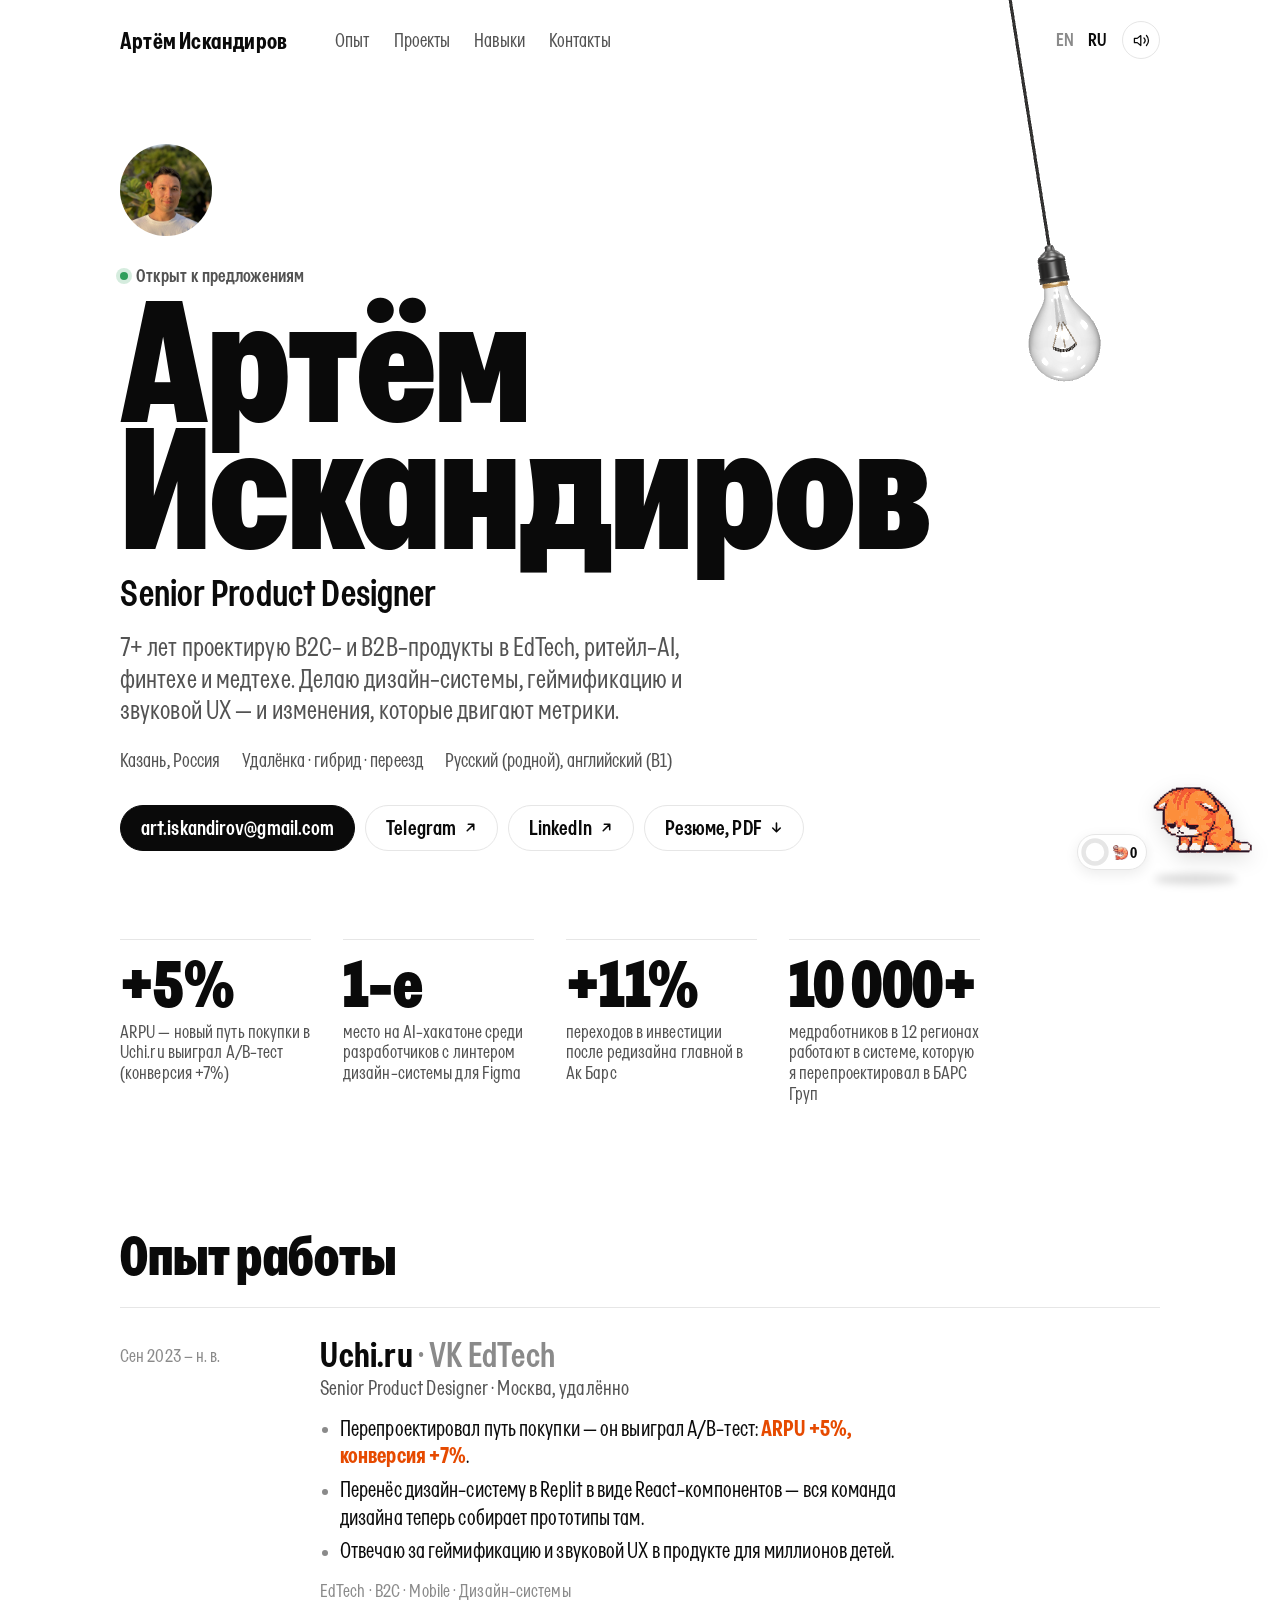
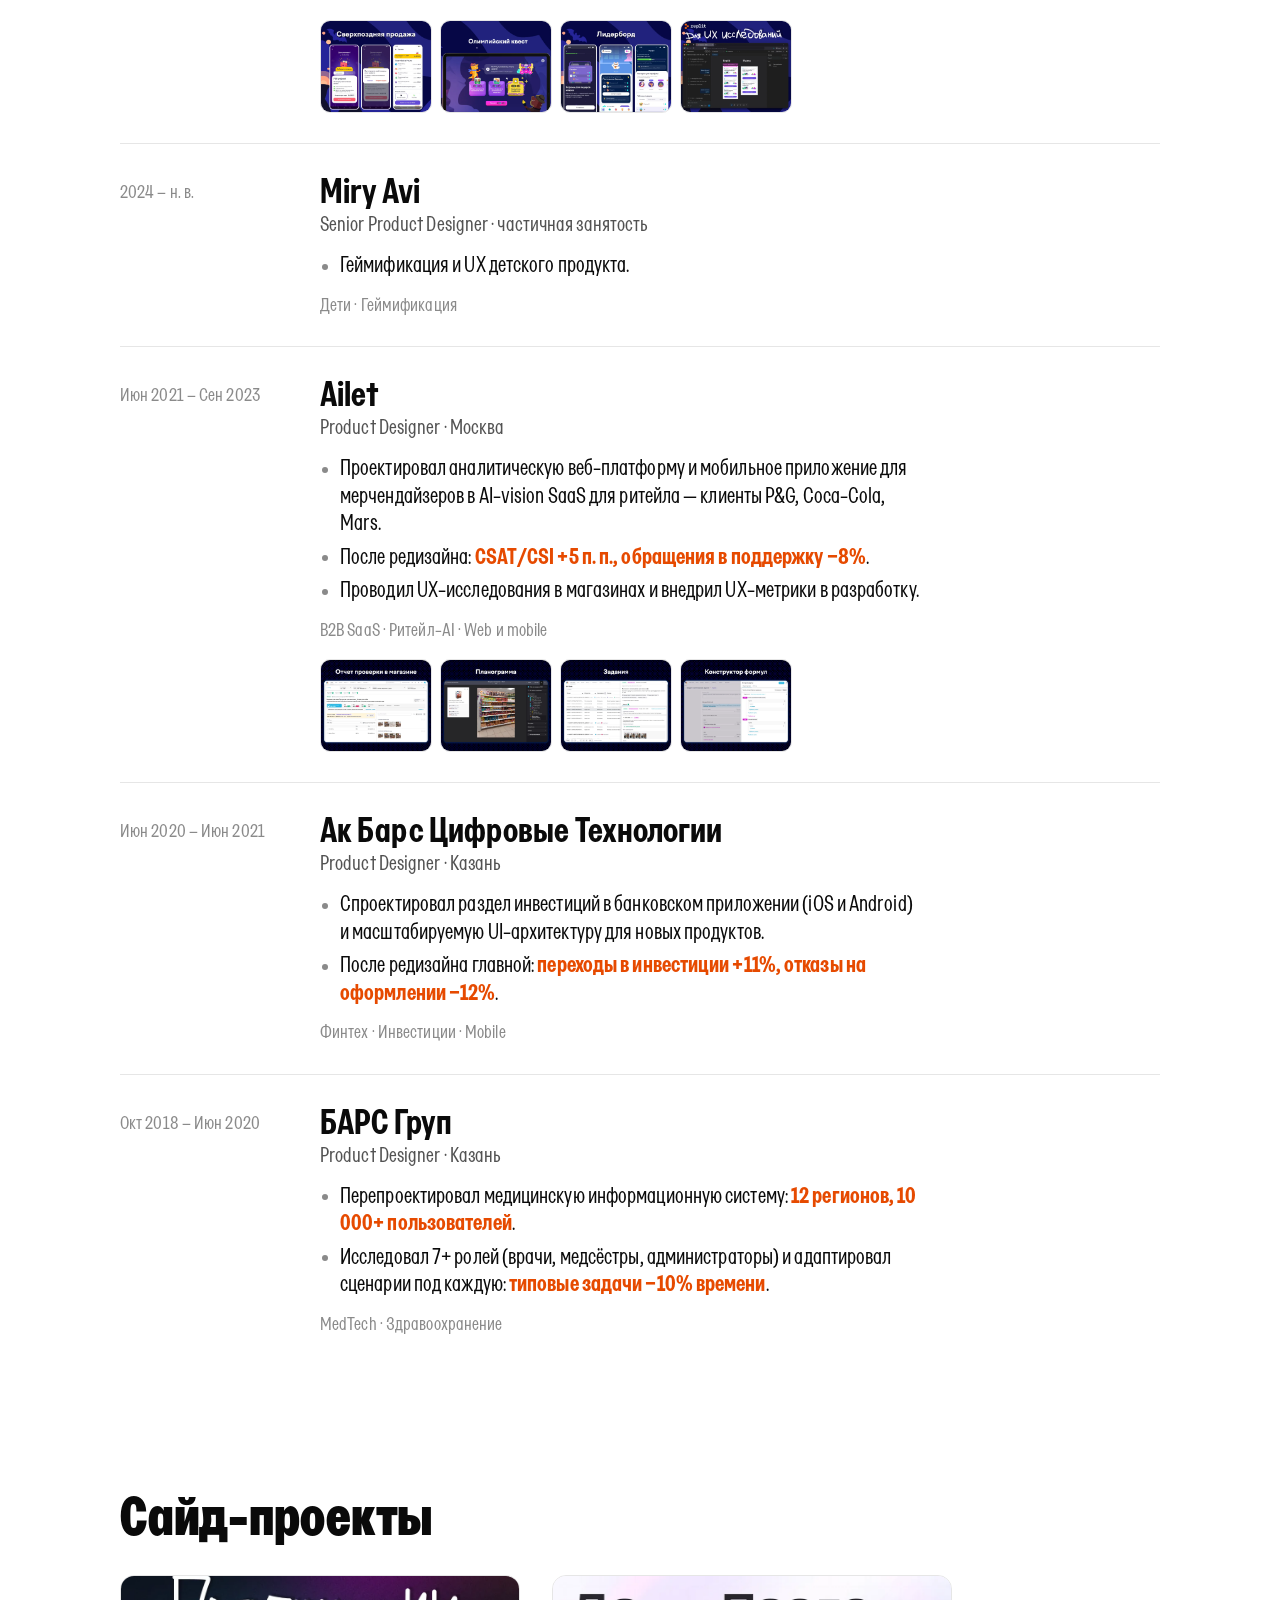
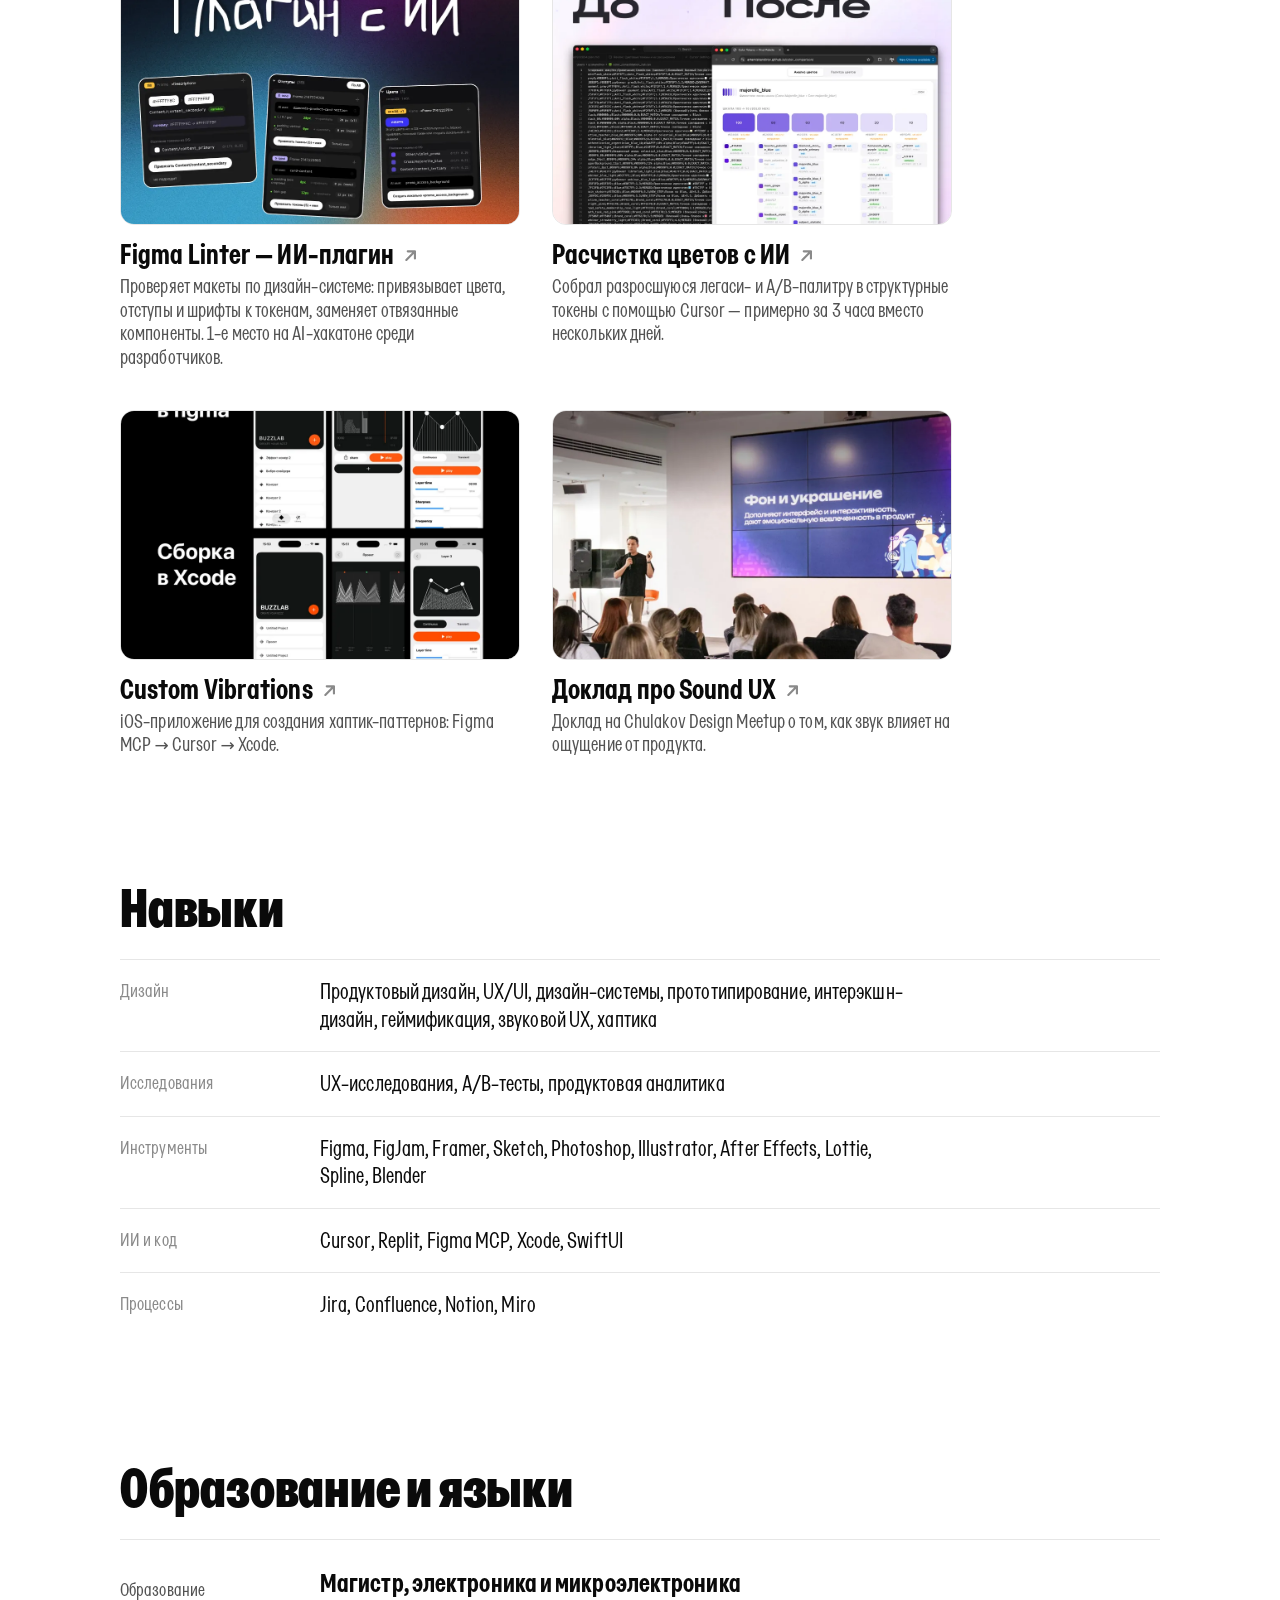
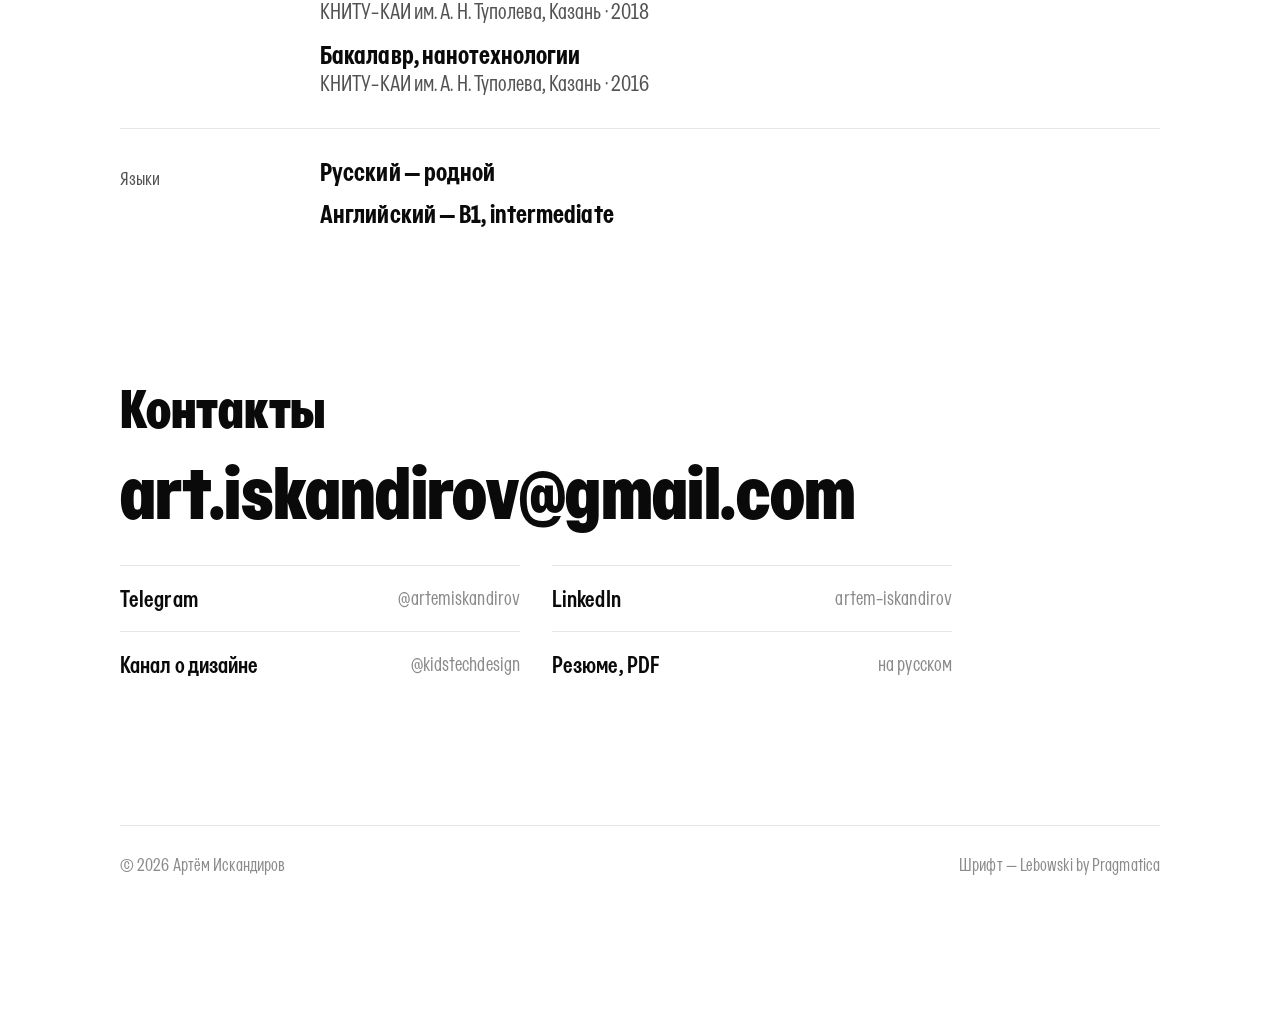
==== ru/index.html @ 5f01f9ed "Redesign portfolio as a simple, ATS-friendly one-page CV - Replace the tab-based illustrated site wi" ====
<!DOCTYPE html>
<html lang="ru">
<head>
<meta charset="utf-8">
<meta name="viewport" content="width=device-width, initial-scale=1, viewport-fit=cover">
<title>Артём Искандиров — Senior Product Designer, продуктовый дизайнер</title>
<meta name="description" content="Senior Product Designer, 7+ лет в EdTech, ритейл-AI, финтехе и медтехе. Дизайн-системы, геймификация и звуковой UX. Сейчас — Uchi.ru (VK EdTech). Казань — удалёнка, гибрид или переезд.">
<meta name="author" content="Артём Искандиров">
<meta name="theme-color" content="#ffffff">
<link rel="canonical" href="https://artemiskandirov.github.io/portfolio/ru/">
<link rel="alternate" hreflang="en" href="https://artemiskandirov.github.io/portfolio/">
<link rel="alternate" hreflang="ru" href="https://artemiskandirov.github.io/portfolio/ru/">
<link rel="alternate" hreflang="x-default" href="https://artemiskandirov.github.io/portfolio/">
<meta property="og:type" content="profile">
<meta property="og:title" content="Артём Искандиров — Senior Product Designer">
<meta property="og:description" content="7+ лет в EdTech, ритейл-AI, финтехе и медтехе. Дизайн-системы, геймификация, звуковой UX.">
<meta property="og:url" content="https://artemiskandirov.github.io/portfolio/ru/">
<meta property="og:image" content="https://artemiskandirov.github.io/portfolio/assets/img/og.jpg">
<meta property="og:locale" content="ru_RU">
<meta property="og:locale:alternate" content="en_US">
<meta property="profile:first_name" content="Артём">
<meta property="profile:last_name" content="Искандиров">
<meta name="twitter:card" content="summary_large_image">
<link rel="icon" href="data:image/svg+xml,%3Csvg xmlns='http://www.w3.org/2000/svg' viewBox='0 0 64 64'%3E%3Ccircle cx='32' cy='32' r='32' fill='%230a0a0a'/%3E%3Ctext x='32' y='44' font-family='Arial' font-weight='700' font-size='30' fill='%23ffffff' text-anchor='middle'%3EAI%3C/text%3E%3C/svg%3E">
<link rel="preload" href="../assets/fonts/LebowskiByPragmatica-Regular.woff2" as="font" type="font/woff2" crossorigin>
<link rel="preload" href="../assets/fonts/LebowskiByPragmatica-Black.woff2" as="font" type="font/woff2" crossorigin>
<script>
  (function () {
    var t;
    try { t = localStorage.getItem('theme'); } catch (e) {}
    if (t !== 'light' && t !== 'dark') t = matchMedia('(prefers-color-scheme: dark)').matches ? 'dark' : 'light';
    document.documentElement.setAttribute('data-theme', t);
  })();
</script>
<link rel="stylesheet" href="../assets/css/site.css">
<link rel="stylesheet" href="../assets/css/cat.css">
<script type="application/ld+json">
{
  "@context": "https://schema.org",
  "@type": "ProfilePage",
  "url": "https://artemiskandirov.github.io/portfolio/ru/",
  "inLanguage": "ru",
  "mainEntity": {
    "@type": "Person",
    "name": "Артём Искандиров",
    "alternateName": "Artem Iskandirov",
    "jobTitle": "Senior Product Designer",
    "description": "Senior Product Designer, 7+ лет в EdTech, ритейл-AI, финтехе и медтехе. Дизайн-системы, геймификация, звуковой UX.",
    "image": "https://artemiskandirov.github.io/portfolio/assets/img/photo.jpg",
    "url": "https://artemiskandirov.github.io/portfolio/ru/",
    "email": "mailto:art.iskandirov@gmail.com",
    "address": { "@type": "PostalAddress", "addressLocality": "Казань", "addressCountry": "RU" },
    "worksFor": [
      { "@type": "EmployeeRole", "roleName": "Senior Product Designer", "startDate": "2023-09",
        "worksFor": { "@type": "Organization", "name": "Uchi.ru (VK EdTech)", "url": "https://uchi.ru" } },
      { "@type": "EmployeeRole", "roleName": "Senior Product Designer (part-time)", "startDate": "2024",
        "worksFor": { "@type": "Organization", "name": "Miry Avi" } }
    ],
    "alumniOf": [
      { "@type": "EmployeeRole", "roleName": "Product Designer", "startDate": "2021-06", "endDate": "2023-09",
        "alumniOf": { "@type": "Organization", "name": "Ailet" } },
      { "@type": "EmployeeRole", "roleName": "Product Designer", "startDate": "2020-06", "endDate": "2021-06",
        "alumniOf": { "@type": "Organization", "name": "Ак Барс Цифровые Технологии" } },
      { "@type": "EmployeeRole", "roleName": "Product Designer", "startDate": "2018-10", "endDate": "2020-06",
        "alumniOf": { "@type": "Organization", "name": "БАРС Груп" } },
      { "@type": "CollegeOrUniversity", "name": "КНИТУ-КАИ им. А. Н. Туполева" }
    ],
    "hasCredential": [
      { "@type": "EducationalOccupationalCredential", "credentialCategory": "degree", "name": "Магистр, электроника и микроэлектроника", "dateCreated": "2018" },
      { "@type": "EducationalOccupationalCredential", "credentialCategory": "degree", "name": "Бакалавр, нанотехнологии", "dateCreated": "2016" }
    ],
    "knowsLanguage": [
      { "@type": "Language", "name": "Русский", "alternateName": "ru" },
      { "@type": "Language", "name": "Английский", "alternateName": "en" }
    ],
    "knowsAbout": ["Продуктовый дизайн", "UX/UI-дизайн", "Дизайн-системы", "Прототипирование", "Интерэкшн-дизайн", "Геймификация", "Звуковой UX", "Хаптика", "UX-исследования", "A/B-тесты", "Продуктовая аналитика", "Figma", "ИИ-инструменты в дизайне"],
    "sameAs": ["https://www.linkedin.com/in/artem-iskandirov-516735204/", "https://t.me/artemiskandirov", "https://t.me/kidstechdesign"]
  }
}
</script>
</head>
<body>
<svg width="0" height="0" style="position:absolute" aria-hidden="true">
  <symbol id="i-arrow" viewBox="0 0 12 12"><path d="M3 9 9 3M4 3h5v5" fill="none" stroke="currentColor" stroke-width="1.5" stroke-linecap="round" stroke-linejoin="round"/></symbol>
  <symbol id="i-down" viewBox="0 0 12 12"><path d="M6 2v8M2.5 6.5 6 10l3.5-3.5" fill="none" stroke="currentColor" stroke-width="1.5" stroke-linecap="round" stroke-linejoin="round"/></symbol>
</svg>
<a class="skip" href="#main">К содержанию</a>

<div class="bulb-layer">
  <div class="bulb-frame">
    <div class="bulb" id="bulb">
      <canvas aria-hidden="true"></canvas>
      <button class="bulb-toggle" type="button" aria-label="Сменить тему" data-label-on="Выключить лампу — светлая тема" data-label-off="Включить лампу — тёмная тема">
        <svg viewBox="0 0 44 60" aria-hidden="true"><path d="M22 3a17 17 0 0 0-10 30.8c2 1.6 3 3.7 3 6.2v2h14v-2c0-2.5 1-4.6 3-6.2A17 17 0 0 0 22 3Z" fill="none" stroke="currentColor" stroke-width="2"/><path d="M15 47h14M17 52h10M19 57h6" stroke="currentColor" stroke-width="2" stroke-linecap="round"/></svg>
      </button>
    </div>
  </div>
</div>

<div class="wrap">
  <header class="top">
    <div class="top-left">
      <a class="brand" href="#top">Артём Искандиров</a>
      <nav class="nav" aria-label="Разделы">
        <a href="#experience">Опыт</a>
        <a href="#projects">Проекты</a>
        <a href="#skills">Навыки</a>
        <a href="#contact">Контакты</a>
      </nav>
    </div>
    <div class="controls">
      <div class="lang" aria-label="Язык">
        <a href="../" hreflang="en" lang="en">EN</a>
        <span aria-current="page">RU</span>
      </div>
      <button class="icon-btn" id="soundToggle" type="button" aria-label="Звук" aria-pressed="true" title="Звук">
        <svg viewBox="0 0 24 24" fill="none" stroke="currentColor" stroke-width="1.8" stroke-linecap="round" stroke-linejoin="round" aria-hidden="true">
          <path d="M11 5 6 9H2v6h4l5 4V5z"/>
          <path class="wave" d="M15.5 8.5a5 5 0 0 1 0 7M19 5a10 10 0 0 1 0 14"/>
          <path class="cross" d="m16 9 6 6m0-6-6 6"/>
        </svg>
      </button>
    </div>
  </header>

  <main id="main">
    <section class="hero" id="top" aria-label="Обо мне">
      <img class="hero-photo" src="../assets/img/photo.jpg" width="92" height="92" alt="Артём Искандиров">
      <p class="status">Открыт к предложениям</p>
      <h1>Артём Искандиров</h1>
      <p class="role">Senior Product Designer</p>
      <p class="lead">7+ лет проектирую B2C- и B2B-продукты в EdTech, ритейл-AI, финтехе и медтехе. Делаю дизайн-системы, геймификацию и звуковой UX — и изменения, которые двигают метрики.</p>
      <ul class="facts">
        <li>Казань, Россия</li>
        <li>Удалёнка · гибрид · переезд</li>
        <li>Русский (родной), английский (B1)</li>
      </ul>
      <div class="actions">
        <a class="btn btn-primary" href="mailto:art.iskandirov@gmail.com">art.iskandirov@gmail.com</a>
        <a class="btn" href="https://t.me/artemiskandirov" rel="noopener" target="_blank">Telegram <svg class="ico" aria-hidden="true"><use href="#i-arrow"/></svg></a>
        <a class="btn" href="https://www.linkedin.com/in/artem-iskandirov-516735204/" rel="noopener" target="_blank">LinkedIn <svg class="ico" aria-hidden="true"><use href="#i-arrow"/></svg></a>
        <a class="btn" href="../Artem_Iskandirov_CV_RU.pdf" download>Резюме, PDF <svg class="ico" aria-hidden="true"><use href="#i-down"/></svg></a>
      </div>

      <ul class="stats" aria-label="Ключевые результаты">
        <li class="stat"><span class="stat-num">+5%</span><span class="stat-txt">ARPU — новый путь покупки в Uchi.ru выиграл A/B-тест (конверсия +7%)</span></li>
        <li class="stat"><span class="stat-num">1-е</span><span class="stat-txt">место на AI-хакатоне среди разработчиков с линтером дизайн-системы для Figma</span></li>
        <li class="stat"><span class="stat-num">+11%</span><span class="stat-txt">переходов в инвестиции после редизайна главной в Ак Барс</span></li>
        <li class="stat"><span class="stat-num">10 000+</span><span class="stat-txt">медработников в 12 регионах работают в системе, которую я перепроектировал в БАРС Груп</span></li>
      </ul>
    </section>

    <section class="section" id="experience" aria-labelledby="experience-h">
      <h2 id="experience-h">Опыт работы</h2>

      <article class="row job">
        <p class="when"><time datetime="2023-09">Сен 2023</time> – н. в.</p>
        <div>
          <h3>Uchi.ru <span class="muted">· VK EdTech</span></h3>
          <p class="job-role">Senior Product Designer · Москва, удалённо</p>
          <ul>
            <li>Перепроектировал путь покупки — он выиграл A/B-тест: <strong>ARPU +5%, конверсия +7%</strong>.</li>
            <li>Перенёс дизайн-систему в Replit в виде React-компонентов — вся команда дизайна теперь собирает прототипы там.</li>
            <li>Отвечаю за геймификацию и звуковой UX в продукте для миллионов детей.</li>
          </ul>
          <p class="tags">EdTech · B2C · Mobile · Дизайн-системы</p>
          <div class="shots">
            <button class="shot" type="button" data-full="../assets/img/work/uchiru-1.webp"><img src="../assets/img/work/uchiru-1.webp" width="700" height="583" loading="lazy" alt="Uchi.ru — сверхпоздняя продажа"></button>
            <button class="shot" type="button" data-full="../assets/img/work/uchiru-2.webp"><img src="../assets/img/work/uchiru-2.webp" width="700" height="583" loading="lazy" alt="Uchi.ru — олимпийский квест"></button>
            <button class="shot" type="button" data-full="../assets/img/work/uchiru-3.webp"><img src="../assets/img/work/uchiru-3.webp" width="700" height="583" loading="lazy" alt="Uchi.ru — лидерборд класса"></button>
            <button class="shot" type="button" data-full="../assets/img/work/uchiru-4.webp"><img src="../assets/img/work/uchiru-4.webp" width="700" height="583" loading="lazy" alt="Uchi.ru — прототип в Replit для UX-исследований"></button>
          </div>
        </div>
      </article>

      <article class="row job">
        <p class="when"><time datetime="2024">2024</time> – н. в.</p>
        <div>
          <h3>Miry Avi</h3>
          <p class="job-role">Senior Product Designer · частичная занятость</p>
          <ul>
            <li>Геймификация и UX детского продукта.</li>
          </ul>
          <p class="tags">Дети · Геймификация</p>
        </div>
      </article>

      <article class="row job">
        <p class="when"><time datetime="2021-06">Июн 2021</time> – <time datetime="2023-09">Сен 2023</time></p>
        <div>
          <h3>Ailet</h3>
          <p class="job-role">Product Designer · Москва</p>
          <ul>
            <li>Проектировал аналитическую веб-платформу и мобильное приложение для мерчендайзеров в AI-vision SaaS для ритейла — клиенты P&amp;G, Coca-Cola, Mars.</li>
            <li>После редизайна: <strong>CSAT/CSI +5 п. п., обращения в поддержку −8%</strong>.</li>
            <li>Проводил UX-исследования в магазинах и внедрил UX-метрики в разработку.</li>
          </ul>
          <p class="tags">B2B SaaS · Ритейл-AI · Web и mobile</p>
          <div class="shots">
            <button class="shot" type="button" data-full="../assets/img/work/ailet-1.webp"><img src="../assets/img/work/ailet-1.webp" width="700" height="583" loading="lazy" alt="Ailet — отчёт проверки в магазине"></button>
            <button class="shot" type="button" data-full="../assets/img/work/ailet-2.webp"><img src="../assets/img/work/ailet-2.webp" width="700" height="583" loading="lazy" alt="Ailet — планограмма"></button>
            <button class="shot" type="button" data-full="../assets/img/work/ailet-3.webp"><img src="../assets/img/work/ailet-3.webp" width="700" height="583" loading="lazy" alt="Ailet — задания мерчендайзеров"></button>
            <button class="shot" type="button" data-full="../assets/img/work/ailet-4.webp"><img src="../assets/img/work/ailet-4.webp" width="700" height="583" loading="lazy" alt="Ailet — конструктор формул"></button>
          </div>
        </div>
      </article>

      <article class="row job">
        <p class="when"><time datetime="2020-06">Июн 2020</time> – <time datetime="2021-06">Июн 2021</time></p>
        <div>
          <h3>Ак Барс Цифровые Технологии</h3>
          <p class="job-role">Product Designer · Казань</p>
          <ul>
            <li>Спроектировал раздел инвестиций в банковском приложении (iOS и Android) и масштабируемую UI-архитектуру для новых продуктов.</li>
            <li>После редизайна главной: <strong>переходы в инвестиции +11%, отказы на оформлении −12%</strong>.</li>
          </ul>
          <p class="tags">Финтех · Инвестиции · Mobile</p>
        </div>
      </article>

      <article class="row job">
        <p class="when"><time datetime="2018-10">Окт 2018</time> – <time datetime="2020-06">Июн 2020</time></p>
        <div>
          <h3>БАРС Груп</h3>
          <p class="job-role">Product Designer · Казань</p>
          <ul>
            <li>Перепроектировал медицинскую информационную систему: <strong>12 регионов, 10 000+ пользователей</strong>.</li>
            <li>Исследовал 7+ ролей (врачи, медсёстры, администраторы) и адаптировал сценарии под каждую: <strong>типовые задачи −10% времени</strong>.</li>
          </ul>
          <p class="tags">MedTech · Здравоохранение</p>
        </div>
      </article>
    </section>

    <section class="section" id="projects" aria-labelledby="projects-h">
      <h2 id="projects-h">Сайд-проекты</h2>
      <div class="cards">
        <a class="card" href="https://www.linkedin.com/posts/artem-iskandirov-516735204_%D0%BD%D0%B5%D0%B9%D1%80%D0%BE%D0%BD%D0%BA%D0%B0-%D0%B2-%D1%80%D0%B0%D0%B1%D0%BE%D1%82%D0%B5-%D0%BD%D0%B0-%D1%80%D0%B0%D0%B1%D0%BE%D1%82%D0%B5-%D1%87%D0%B0%D1%81%D1%82%D1%8C-3-%D0%BD%D0%B0-activity-7465029981010763776-mabF" rel="noopener" target="_blank">
          <div class="card-img"><img src="../assets/img/side/figma-linter.webp" width="960" height="699" loading="lazy" alt="Интерфейс плагина Figma Linter"></div>
          <h3>Figma Linter — ИИ-плагин <svg class="ico" aria-hidden="true"><use href="#i-arrow"/></svg></h3>
          <p>Проверяет макеты по дизайн-системе: привязывает цвета, отступы и шрифты к токенам, заменяет отвязанные компоненты. 1-е место на AI-хакатоне среди разработчиков.</p>
        </a>
        <a class="card" href="https://t.me/kidstechdesign" rel="noopener" target="_blank">
          <div class="card-img"><img src="../assets/img/side/ai-colors.webp" width="960" height="697" loading="lazy" alt="Палитра до и после расчистки"></div>
          <h3>Расчистка цветов с ИИ <svg class="ico" aria-hidden="true"><use href="#i-arrow"/></svg></h3>
          <p>Собрал разросшуюся легаси- и A/B-палитру в структурные токены с помощью Cursor — примерно за 3 часа вместо нескольких дней.</p>
        </a>
        <a class="card" href="https://www.linkedin.com/posts/artem-iskandirov-516735204_figma-mcp-cursor-%D0%B4%D0%BB%D1%8F-%D0%BF%D1%80%D0%B8%D0%BB%D0%BE%D0%B6%D0%B5%D0%BD%D0%B8%D0%B9-ios-%D0%B2%D1%80%D0%BE%D0%B4%D0%B5-activity-7398683450456678400-UAOh" rel="noopener" target="_blank">
          <div class="card-img"><img src="../assets/img/side/custom-vibrations.webp" width="960" height="970" loading="lazy" alt="iOS-приложение Custom Vibrations: дизайн в Figma и сборка в Xcode"></div>
          <h3>Custom Vibrations <svg class="ico" aria-hidden="true"><use href="#i-arrow"/></svg></h3>
          <p>iOS-приложение для создания хаптик-паттернов: Figma MCP → Cursor → Xcode.</p>
        </a>
        <a class="card" href="https://chulakov.ru/event/chulakov-design-meetup-7-kazan" rel="noopener" target="_blank">
          <div class="card-img"><img src="../assets/img/side/sound-ux.webp" width="960" height="608" loading="lazy" alt="Артём выступает на Chulakov Design Meetup"></div>
          <h3>Доклад про Sound UX <svg class="ico" aria-hidden="true"><use href="#i-arrow"/></svg></h3>
          <p>Доклад на Chulakov Design Meetup о том, как звук влияет на ощущение от продукта.</p>
        </a>
      </div>
    </section>

    <section class="section" id="skills" aria-labelledby="skills-h">
      <h2 id="skills-h">Навыки</h2>
      <dl class="skills">
        <div class="row"><dt class="when">Дизайн</dt><dd>Продуктовый дизайн, UX/UI, дизайн-системы, прототипирование, интерэкшн-дизайн, геймификация, звуковой UX, хаптика</dd></div>
        <div class="row"><dt class="when">Исследования</dt><dd>UX-исследования, A/B-тесты, продуктовая аналитика</dd></div>
        <div class="row"><dt class="when">Инструменты</dt><dd>Figma, FigJam, Framer, Sketch, Photoshop, Illustrator, After Effects, Lottie, Spline, Blender</dd></div>
        <div class="row"><dt class="when">ИИ и код</dt><dd>Cursor, Replit, Figma MCP, Xcode, SwiftUI</dd></div>
        <div class="row"><dt class="when">Процессы</dt><dd>Jira, Confluence, Notion, Miro</dd></div>
      </dl>
    </section>

    <section class="section" id="education" aria-labelledby="education-h">
      <h2 id="education-h">Образование и языки</h2>
      <div class="row edu">
        <p class="when">Образование</p>
        <div>
          <div class="edu-item">
            <h3>Магистр, электроника и микроэлектроника</h3>
            <p>КНИТУ-КАИ им. А. Н. Туполева, Казань · <time datetime="2018">2018</time></p>
          </div>
          <div class="edu-item">
            <h3>Бакалавр, нанотехнологии</h3>
            <p>КНИТУ-КАИ им. А. Н. Туполева, Казань · <time datetime="2016">2016</time></p>
          </div>
        </div>
      </div>
      <div class="row edu">
        <p class="when">Языки</p>
        <div>
          <div class="edu-item"><h3>Русский — родной</h3></div>
          <div class="edu-item"><h3>Английский — B1, intermediate</h3></div>
        </div>
      </div>
    </section>

    <section class="section" id="contact" aria-labelledby="contact-h">
      <h2 id="contact-h">Контакты</h2>
      <a class="contact-mail" href="mailto:art.iskandirov@gmail.com">art.iskandirov@gmail.com</a>
      <div class="links">
        <a href="https://t.me/artemiskandirov" rel="noopener" target="_blank">Telegram <span>@artemiskandirov</span></a>
        <a href="https://www.linkedin.com/in/artem-iskandirov-516735204/" rel="noopener" target="_blank">LinkedIn <span>artem-iskandirov</span></a>
        <a href="https://t.me/kidstechdesign" rel="noopener" target="_blank">Канал о дизайне <span>@kidstechdesign</span></a>
        <a href="../Artem_Iskandirov_CV_RU.pdf" download>Резюме, PDF <span>на русском</span></a>
      </div>
    </section>
  </main>

  <footer class="foot">
    <p>© 2026 Артём Искандиров</p>
    <p>Шрифт — Lebowski by Pragmatica</p>
  </footer>
</div>

<dialog class="lightbox" id="lightbox" aria-label="Скриншот">
  <figure><img alt=""><figcaption></figcaption></figure>
  <button class="lb-btn lb-close" type="button" aria-label="Закрыть">×</button>
  <button class="lb-btn lb-prev" type="button" aria-label="Назад">‹</button>
  <button class="lb-btn lb-next" type="button" aria-label="Вперёд">›</button>
</dialog>

<script src="../assets/js/sound.js"></script>
<script src="../assets/js/site.js"></script>
<script src="../assets/js/cat.js"></script>
</body>
</html>
---- assets/css/site.css ----
/* ============ Fonts ============ */
@font-face { font-family: 'Lebowski by Pragmatica'; font-weight: 400; font-style: normal; font-display: swap; src: url('../fonts/LebowskiByPragmatica-Regular.woff2') format('woff2'); }
@font-face { font-family: 'Lebowski by Pragmatica'; font-weight: 500; font-style: normal; font-display: swap; src: url('../fonts/LebowskiByPragmatica-Medium.woff2') format('woff2'); }
@font-face { font-family: 'Lebowski by Pragmatica'; font-weight: 600; font-style: normal; font-display: swap; src: url('../fonts/LebowskiByPragmatica-SemiBold.woff2') format('woff2'); }
@font-face { font-family: 'Lebowski by Pragmatica'; font-weight: 700; font-style: normal; font-display: swap; src: url('../fonts/LebowskiByPragmatica-Bold.woff2') format('woff2'); }
@font-face { font-family: 'Lebowski by Pragmatica'; font-weight: 900; font-style: normal; font-display: swap; src: url('../fonts/LebowskiByPragmatica-Black.woff2') format('woff2'); }

/* ============ Tokens ============ */
:root {
  color-scheme: light;
  --bg: #ffffff;
  --surface: #ffffff;
  --fg: #0a0a0a;
  --fg-2: #525252;
  --fg-3: #8a8a8a;
  --line: #e6e6e6;
  --accent: #e64a00;
  --ok: #2f9e5b;
  --shadow-cat: rgba(0, 0, 0, 0.16);

  --font: 'Lebowski by Pragmatica', 'Arial Narrow', system-ui, sans-serif;
  --wrap: 1120px;
  --pad: 40px;
  --when: 168px;
  --ease: cubic-bezier(0.65, 0, 0.35, 1);
  --ease-out: cubic-bezier(0.16, 1, 0.3, 1);
  --ease-bounce: cubic-bezier(0.34, 1.4, 0.64, 1);
}
:root[data-theme='dark'] {
  color-scheme: dark;
  --bg: #000000;
  --surface: #111111;
  --fg: #f2f2f2;
  --fg-2: #a6a6a6;
  --fg-3: #737373;
  --line: #222222;
  --accent: #ff7f33;
  --ok: #4cc27e;
  --shadow-cat: rgba(255, 255, 255, 0.08);
}
/* no-JS fallback: follow the OS */
@media (prefers-color-scheme: dark) {
  :root:not([data-theme]) {
    color-scheme: dark;
    --bg: #000000; --surface: #111111; --fg: #f2f2f2; --fg-2: #a6a6a6; --fg-3: #737373;
    --line: #222222; --accent: #ff7f33; --ok: #4cc27e; --shadow-cat: rgba(255, 255, 255, 0.08);
  }
}

/* ============ Base ============ */
*, *::before, *::after { box-sizing: border-box; }
html { -webkit-text-size-adjust: 100%; scroll-behavior: smooth; scroll-padding-top: 24px; }
body {
  margin: 0;
  overflow-x: hidden;
  overflow-x: clip;
  background: var(--bg);
  color: var(--fg);
  font-family: var(--font);
  font-size: 19px;
  line-height: 1.45;
  letter-spacing: 0.005em;
  font-feature-settings: 'calt';
  -webkit-font-smoothing: antialiased;
  text-rendering: optimizeLegibility;
  transition: background-color 0.5s var(--ease), color 0.5s var(--ease);
}
img { max-width: 100%; display: block; }
a { color: inherit; text-decoration-thickness: 1px; text-underline-offset: 0.18em; }
a:hover { text-decoration-color: var(--accent); }
:focus-visible { outline: 2px solid var(--accent); outline-offset: 3px; border-radius: 4px; }
strong { font-weight: 700; }
h1, h2, h3, p, ul, dl, dd { margin: 0; }
ul { padding: 0; list-style: none; }
.sr-only { position: absolute; width: 1px; height: 1px; padding: 0; margin: -1px; overflow: hidden; clip: rect(0 0 0 0); white-space: nowrap; border: 0; }
.ico { width: 0.72em; height: 0.72em; flex: none; }

.wrap { position: relative; max-width: var(--wrap); margin: 0 auto; padding: 0 var(--pad); }
.skip { position: absolute; left: 12px; top: -60px; z-index: 100; padding: 8px 14px; border-radius: 8px; background: var(--fg); color: var(--bg); }
.skip:focus { top: 12px; }

/* ============ Header ============ */
.top { display: flex; align-items: center; justify-content: space-between; gap: 24px; height: 80px; }
.brand { font-size: 20px; font-weight: 700; text-decoration: none; letter-spacing: 0.01em; }
.top-left { display: flex; align-items: center; gap: 48px; }
.nav { display: flex; gap: 24px; font-size: 17px; }
.nav a { color: var(--fg-2); text-decoration: none; transition: color 0.2s; }
.nav a:hover { color: var(--fg); }
.controls { display: flex; align-items: center; gap: 10px; }
.lang { display: flex; align-items: center; gap: 2px; font-size: 16px; font-weight: 600; }
.lang a, .lang span { padding: 4px 6px; border-radius: 6px; text-decoration: none; }
.lang a { color: var(--fg-3); }
.lang a:hover { color: var(--fg); }
.lang [aria-current] { color: var(--fg); }
.icon-btn {
  display: inline-grid; place-items: center;
  width: 38px; height: 38px; padding: 0;
  border: 1px solid var(--line); border-radius: 50%;
  background: transparent; color: var(--fg);
  cursor: pointer;
  transition: background-color 0.2s, border-color 0.2s;
}
.icon-btn:hover { border-color: var(--fg-3); }
.icon-btn svg { width: 17px; height: 17px; }
.icon-btn .wave { transition: opacity 0.2s; }
.icon-btn.is-muted .wave { opacity: 0; }
.icon-btn .cross { opacity: 0; transition: opacity 0.2s; }
.icon-btn.is-muted .cross { opacity: 1; }

/* ============ Hero ============ */
.hero { padding: 64px 0 0; }
.hero-photo { width: 92px; height: 92px; border-radius: 50%; object-fit: cover; background: var(--line); }
.status { display: inline-flex; align-items: center; gap: 8px; margin-top: 28px; font-size: 16px; font-weight: 600; color: var(--fg-2); }
.status::before { content: ''; width: 8px; height: 8px; border-radius: 50%; background: var(--ok); box-shadow: 0 0 0 4px color-mix(in srgb, var(--ok) 20%, transparent); }
.hero h1 {
  margin-top: 10px;
  font-size: clamp(64px, 11.5vw, 156px);
  font-weight: 900;
  line-height: 0.86;
  letter-spacing: -0.01em;
}
.role { margin-top: 20px; font-size: clamp(24px, 2.6vw, 32px); font-weight: 600; }
.lead { margin-top: 14px; max-width: 620px; font-size: clamp(19px, 1.9vw, 23px); line-height: 1.38; color: var(--fg-2); }
.facts { display: flex; flex-wrap: wrap; gap: 6px 22px; margin-top: 22px; font-size: 17px; color: var(--fg-2); }
.facts li { display: flex; align-items: center; gap: 8px; }
.facts svg { width: 16px; height: 16px; color: var(--fg-3); flex: none; }
.actions { display: flex; flex-wrap: wrap; gap: 10px; margin-top: 32px; }
.btn {
  display: inline-flex; align-items: center; gap: 8px;
  height: 46px; padding: 0 20px;
  border: 1px solid var(--line); border-radius: 999px;
  font-size: 18px; font-weight: 600; text-decoration: none;
  transition: transform 0.25s var(--ease-out), border-color 0.2s, background-color 0.2s;
}
.btn:hover { transform: translateY(-2px); border-color: var(--fg-3); }
.btn-primary { background: var(--fg); border-color: var(--fg); color: var(--bg); }
.btn-primary:hover { border-color: var(--fg); }

/* ============ Highlights ============ */
.stats { display: grid; grid-template-columns: repeat(4, minmax(0, 1fr)); gap: 0 32px; margin-top: 88px; max-width: 860px; }
.stat { padding-top: 16px; border-top: 1px solid var(--line); }
.stat-num { display: block; font-size: clamp(40px, 4.4vw, 56px); font-weight: 900; line-height: 1; letter-spacing: -0.01em; }
.stat-txt { display: block; margin-top: 10px; font-size: 16px; line-height: 1.3; color: var(--fg-2); }

/* ============ Sections ============ */
.section { margin-top: 128px; }
.section > h2 { font-size: clamp(34px, 3.8vw, 46px); font-weight: 900; line-height: 1; letter-spacing: -0.005em; }

.row { display: grid; grid-template-columns: var(--when) minmax(0, 600px); gap: 32px; padding: 30px 0; border-top: 1px solid var(--line); }
.section > h2 + .row, .section > h2 + .skills { margin-top: 28px; }
.when { padding-top: 7px; font-size: 16px; color: var(--fg-3); font-variant-numeric: tabular-nums; line-height: 1.35; }

.job h3 { font-size: 30px; font-weight: 700; line-height: 1.1; }
.job h3 .muted { color: var(--fg-3); font-weight: 600; }
.job-role { margin-top: 4px; font-size: 18px; color: var(--fg-2); }
.job ul { margin-top: 14px; }
.job li { position: relative; padding-left: 20px; }
.job li + li { margin-top: 6px; }
.job li::before { content: ''; position: absolute; left: 2px; top: 0.66em; width: 6px; height: 6px; border-radius: 50%; background: var(--fg-3); }
.job li strong, .metric { color: var(--accent); font-weight: 700; }
.tags { margin-top: 14px; font-size: 16px; color: var(--fg-3); }

.shots { display: flex; gap: 8px; margin-top: 18px; }
.shot {
  flex: 0 1 112px; aspect-ratio: 700 / 583; padding: 0; overflow: hidden;
  border: 1px solid var(--line); border-radius: 10px; background: var(--surface);
  cursor: zoom-in;
  transition: transform 0.3s var(--ease-out), border-color 0.2s;
}
.shot:hover { transform: translateY(-3px); border-color: var(--fg-3); }
.shot img { width: 100%; height: 100%; object-fit: cover; }

/* side projects */
.cards { display: grid; grid-template-columns: repeat(2, minmax(0, 1fr)); gap: 40px 32px; max-width: 832px; margin-top: 36px; }
.card { display: block; text-decoration: none; }
.card-img { aspect-ratio: 16 / 10; overflow: hidden; border: 1px solid var(--line); border-radius: 14px; background: var(--surface); }
.card-img img { width: 100%; height: 100%; object-fit: cover; transition: transform 0.6s var(--ease-out); }
.card:hover .card-img img { transform: scale(1.03); }
.card h3 { display: flex; align-items: baseline; gap: 8px; margin-top: 16px; font-size: 24px; font-weight: 700; line-height: 1.15; }
.card h3 .ico { color: var(--fg-3); transition: transform 0.3s var(--ease-out), color 0.2s; }
.card:hover h3 .ico { transform: translate(2px, -2px); color: var(--accent); }
.card p { margin-top: 6px; font-size: 17px; line-height: 1.4; color: var(--fg-2); }

/* skills / education */
.skills .row { padding: 18px 0; }
.skills dt.when { padding-top: 2px; }
.edu h3 { font-size: 22px; font-weight: 700; line-height: 1.2; }
.edu p { margin-top: 2px; color: var(--fg-2); }
.edu-item + .edu-item { margin-top: 16px; }

/* contact */
.contact-mail { display: inline-block; margin-top: 28px; font-size: clamp(30px, 5.2vw, 64px); font-weight: 900; line-height: 1; letter-spacing: -0.01em; text-decoration: none; word-break: break-word; }
.contact-mail:hover { color: var(--accent); }
.links { display: grid; grid-template-columns: repeat(2, minmax(0, 1fr)); gap: 0 32px; max-width: 832px; margin-top: 40px; }
.links a {
  display: flex; align-items: center; justify-content: space-between; gap: 12px;
  padding: 18px 0; border-top: 1px solid var(--line);
  font-size: 20px; font-weight: 600; text-decoration: none;
}
.links a span { color: var(--fg-3); font-weight: 400; font-size: 17px; }
.links a .ico { color: var(--fg-3); transition: transform 0.3s var(--ease-out), color 0.2s; }
.links a:hover .ico { transform: translate(2px, -2px); color: var(--accent); }

.foot { display: flex; flex-wrap: wrap; justify-content: space-between; gap: 8px 24px; margin-top: 128px; padding: 28px 0 150px; border-top: 1px solid var(--line); font-size: 15px; color: var(--fg-3); }
.foot a { color: inherit; }

/* ============ Light bulb ============ */
/* full-width layer: clips the swinging bulb at the screen edges instead of widening the page */
.bulb-layer { position: absolute; top: 0; left: 0; z-index: 20; width: 100%; height: 1100px; overflow: hidden; pointer-events: none; }
@media (min-width: 1200px) {
  .bulb-layer { position: fixed; height: 100%; }
}
.bulb-frame { position: relative; max-width: var(--wrap); height: 100%; margin: 0 auto; }
.bulb {
  position: absolute;
  top: 0;
  right: var(--pad);
  /* wide enough for the swing; the bulb hangs from the middle */
  width: 540px;
  height: 500px;
  margin-right: -120px;
}
.bulb canvas { position: absolute; inset: 0; width: 100%; height: 100%; opacity: 0; transition: opacity 0.6s var(--ease); }
.bulb.is-ready canvas { opacity: 1; }
/* invisible hit area that follows the bulb (keyboard focus + pointer) */
.bulb-toggle {
  position: absolute;
  left: 0; top: 0;
  width: 84px; height: 116px;
  padding: 0;
  border: 0;
  border-radius: 42px;
  background: transparent;
  color: var(--fg-2);
  pointer-events: none;
  touch-action: none;
  -webkit-tap-highlight-color: transparent;
  transform: translate(228px, 284px);
}
.bulb.is-ready .bulb-toggle { pointer-events: auto; cursor: grab; }
.bulb.is-ready .bulb-toggle.is-dragging { cursor: grabbing; }
.bulb-toggle:focus-visible { outline: 2px solid var(--accent); outline-offset: 4px; }
/* no WebGL: a plain icon button */
.bulb-toggle svg { display: none; width: 44px; height: 60px; margin: auto; }
.bulb.is-fallback:not(.is-ready) .bulb-toggle { pointer-events: auto; cursor: pointer; display: grid; place-items: center; }
.bulb.is-fallback:not(.is-ready) .bulb-toggle svg { display: block; }
main, .top, .foot { position: relative; z-index: 1; }
:root.vt-running, :root.vt-running * { transition: none !important; }

/* ============ Lightbox ============ */
.lightbox { max-width: none; max-height: none; width: 100%; height: 100%; margin: 0; padding: 0; border: 0; background: transparent; color: #fff; }
.lightbox::backdrop { background: rgba(10, 10, 9, 0.84); backdrop-filter: blur(6px); }
.lightbox[open] { display: grid; place-items: center; }
.lightbox figure { margin: 0; display: grid; justify-items: center; gap: 14px; padding: 56px 72px; }
.lightbox img { max-width: min(92vw, 1100px); max-height: 78vh; width: auto; border-radius: 12px; }
.lightbox figcaption { font-size: 17px; color: rgba(255, 255, 255, 0.75); }
.lb-btn {
  position: fixed; display: grid; place-items: center;
  width: 48px; height: 48px; padding: 0;
  border: 1px solid rgba(255, 255, 255, 0.25); border-radius: 50%;
  background: rgba(255, 255, 255, 0.06); color: #fff;
  font: inherit; font-size: 22px; cursor: pointer;
}
.lb-btn:hover { background: rgba(255, 255, 255, 0.16); }
.lb-close { top: 20px; right: 20px; }
.lb-prev { left: 20px; top: 50%; margin-top: -24px; }
.lb-next { right: 20px; top: 50%; margin-top: -24px; }

/* theme switch: circular reveal from the bulb (View Transitions API) */
::view-transition-old(root), ::view-transition-new(root) { animation: none; mix-blend-mode: normal; }

/* ============ Responsive ============ */
@media (max-width: 1023px) {
  .nav { display: none; }
}
@media (max-width: 860px) {
  .stats { grid-template-columns: repeat(2, minmax(0, 1fr)); gap: 28px 24px; }
}
@media (max-width: 699px) {
  :root { --pad: 20px; }
  body { font-size: 17px; }
  .top { height: 64px; padding-right: 64px; }
  .brand { font-size: 18px; }
  .lang { font-size: 15px; }
  .icon-btn { width: 34px; height: 34px; }
  .hero { padding-top: 36px; }
  .hero-photo { width: 76px; height: 76px; }
  .hero h1 { font-size: clamp(48px, 15.5vw, 84px); }
  .role { margin-top: 16px; }
  .facts { font-size: 16px; }
  .btn { height: 42px; padding: 0 16px; font-size: 16px; }
  .stats { margin-top: 64px; }
  .stat-txt { font-size: 15px; }
  .section { margin-top: 88px; }
  .row { grid-template-columns: minmax(0, 1fr); gap: 8px; padding: 24px 0; }
  .when { padding-top: 0; font-size: 15px; }
  .job h3 { font-size: 26px; }
  .shots { gap: 6px; }
  .shot { flex: 1 1 0; }
  .cards { grid-template-columns: minmax(0, 1fr); gap: 32px; }
  .links { grid-template-columns: minmax(0, 1fr); }
  .links a { font-size: 18px; }
  .bulb { right: 0; width: 260px; height: 220px; margin-right: -70px; }
  .bulb-toggle { width: 48px; height: 64px; transform: translate(106px, 130px); }
  .bulb-toggle svg { width: 28px; height: 38px; }
  .lightbox figure { padding: 64px 12px; }
  .lb-prev, .lb-next { top: auto; bottom: 20px; margin-top: 0; }
  .lb-prev { left: calc(50% - 60px); }
  .lb-next { right: calc(50% - 60px); }
}

@media (prefers-reduced-motion: reduce) {
  html { scroll-behavior: auto; }
  *, *::before, *::after { animation-duration: 0.01ms !important; transition-duration: 0.01ms !important; }
}

/* ============ Print: plain CV ============ */
@media print {
  :root { --bg: #fff; --fg: #000; --fg-2: #333; --fg-3: #666; --line: #ccc; --accent: #000; }
  body { font-size: 12pt; }
  .nav, .controls, .bulb-layer, .actions, .shots, .card-img, .skip { display: none !important; }
  .hero { padding-top: 0; }
  .hero h1 { font-size: 40pt; }
  .section { margin-top: 28pt; break-inside: auto; }
  .row { break-inside: avoid; padding: 10pt 0; }
  .stats { margin-top: 20pt; }
  .foot { padding-bottom: 0; margin-top: 24pt; }
  a { text-decoration: none; }
}
---- assets/css/cat.css ----
/* Pixel cat in the bottom-right corner (see assets/js/cat.js) */

.cat {
  position: fixed;
  right: 20px;
  bottom: 12px;
  z-index: 30;
  -webkit-user-select: none;
  user-select: none;
}
.cat-hit {
  position: relative;
  z-index: 1;
  padding: 36px 8px 8px 36px;
  margin: -36px -8px -8px -36px;
  cursor: grab;
  touch-action: none;
  transform-origin: 60% 90%;
  filter: drop-shadow(0 6px 10px rgba(0, 0, 0, 0.12));
  transition: transform 0.5s var(--ease-bounce), filter 0.4s var(--ease);
}
.cat-hit:hover { filter: drop-shadow(0 10px 16px rgba(0, 0, 0, 0.2)) brightness(1.06); }
.cat-hit.dragging { cursor: grabbing; transition: none; filter: drop-shadow(0 16px 22px rgba(0, 0, 0, 0.28)); }
.cat-sprite {
  background-repeat: no-repeat;
  image-rendering: pixelated;
  pointer-events: none;
}
.cat-shadow {
  position: absolute;
  left: 18%;
  right: 18%;
  bottom: 4px;
  height: 10px;
  border-radius: 50%;
  background: var(--shadow-cat);
  filter: blur(4px);
  pointer-events: none;
}

.cat-hit.awake { animation: catAwake 1.6s var(--ease-out); }
.cat-hit.jump { animation: catJump 0.7s var(--ease-out); }
.cat-hit.wiggle { animation: catWiggle 0.8s ease-in-out; }
.cat-hit.perk { animation: catPerk 0.6s var(--ease-bounce); }
.cat-hit.tailflick { animation: catTail 0.7s ease-in-out; }
.cat-hit.blink { animation: catBlink 0.5s ease-in-out; }
.cat-hit.purring { animation: catPurr 0.5s ease-in-out infinite; }
.cat-hit.startled { animation: catStartled 0.5s var(--ease-out); }
.cat-hit.snoozy { animation: catBreathe 5.5s ease-in-out infinite; }
@keyframes catPerk { 35% { transform: translateY(-9px) scale(1.06, 0.95); } 70% { transform: scale(0.97, 1.04); } }
@keyframes catTail { 25% { transform: rotate(-2.5deg); } 50% { transform: rotate(2deg); } 75% { transform: rotate(-1deg); } }
@keyframes catBlink { 50% { transform: scaleY(0.92); } }
@keyframes catBreathe { 50% { transform: scale(1.018, 1.05); } }
@keyframes catAwake { 20% { transform: translateY(-3px) rotate(-2deg); } 40% { transform: translateY(-5px) rotate(2deg); } 60% { transform: translateY(-2px) rotate(-1deg); } }
@keyframes catJump {
  25% { transform: translateY(-2px) scale(1.1, 0.85); }
  50% { transform: translateY(-26px) scale(0.92, 1.12) rotate(-3deg); }
  75% { transform: translateY(-10px) rotate(2deg); }
  90% { transform: scale(1.08, 0.92); }
}
@keyframes catWiggle { 20% { transform: rotate(-5deg); } 40% { transform: rotate(5deg); } 60% { transform: rotate(-3deg); } 80% { transform: rotate(2deg); } }
@keyframes catPurr { 50% { transform: scale(1.015, 1.03); } }
@keyframes catStartled { 20% { transform: translateY(-12px) scale(1.05, 0.92); } 50% { transform: translateY(-6px) scale(0.96, 1.08); } 80% { transform: translateY(-2px); } }

/* mood ring + shrimp counter */
.cat-mood {
  position: absolute;
  left: -54px;
  bottom: 18px;
  z-index: 3;
  display: flex;
  align-items: center;
  gap: 4px;
  padding: 3px 9px 3px 3px;
  border: 1px solid var(--line);
  border-radius: 999px;
  background: var(--surface);
  color: var(--fg);
  font: inherit;
  cursor: pointer;
  box-shadow: 0 4px 14px rgba(0, 0, 0, 0.08);
  transition: transform 0.35s var(--ease-bounce);
}
.cat-mood:hover { transform: translateY(-2px) scale(1.04); }
.cat-mood.hungry { animation: catMoodPulse 1.5s ease-in-out infinite; }
@keyframes catMoodPulse { 50% { transform: scale(1.06); } }
.cat-ring { width: 28px; height: 28px; display: block; }
.cat-ring .ring-bg { fill: none; stroke: var(--line); stroke-width: 7; }
.cat-ring .ring-fg { fill: none; stroke-width: 7; stroke-linecap: round; transition: stroke-dashoffset 0.6s var(--ease), stroke 0.6s; }
.cat-count { display: flex; align-items: center; gap: 2px; font-size: 13px; font-weight: 600; line-height: 1; font-variant-numeric: tabular-nums; }
.cat-count img { width: 15px; height: 15px; display: block; }

/* overfed: spinning stars */
.cat-stars { position: absolute; top: 0; left: 50%; margin-left: -34px; width: 68px; height: 68px; pointer-events: none; z-index: 8; opacity: 0; transition: opacity 0.3s; }
.cat-stars.show { opacity: 1; animation: catStarSpin 1.1s linear infinite; }
@keyframes catStarSpin { to { transform: rotate(360deg); } }
.cat-stars span { position: absolute; font-size: 15px; color: #ffc93d; }
.cat-stars span:nth-child(1) { top: 0; left: 50%; transform: translateX(-50%); }
.cat-stars span:nth-child(2) { top: 50%; left: 0; transform: translateY(-50%); }
.cat-stars span:nth-child(3) { top: 50%; right: 0; transform: translateY(-50%); }

/* floating fx */
.cat-fx { position: absolute; z-index: 4; pointer-events: none; opacity: 0; }
.cat-fx svg { width: 100%; height: 100%; display: block; }
.cat-z { font-weight: 700; color: var(--fg-3); }
.cat-z.show { animation: catZ 3.6s var(--ease-out) forwards; }
@keyframes catZ {
  0% { opacity: 0; transform: translate(0, 0) rotate(-6deg) scale(0.8); }
  15% { opacity: 0.8; }
  100% { opacity: 0; transform: translate(28px, -90px) rotate(8deg) scale(1.6); }
}
.cat-heart { width: 14px; height: 14px; image-rendering: pixelated; }
.cat-heart.show { animation: catHeart 1.4s var(--ease-out) forwards; }
@keyframes catHeart {
  0% { opacity: 0; transform: scale(0.4); }
  20% { opacity: 1; transform: translateY(-8px) scale(1.2); }
  100% { opacity: 0; transform: translate(8px, -36px); }
}
.cat-dream { width: 26px; height: 26px; image-rendering: pixelated; }
.cat-dream.show { animation: catDream 4.5s ease-in-out forwards; }
@keyframes catDream {
  0% { opacity: 0; transform: scale(0.6); }
  15% { opacity: 1; transform: translateY(-10px); }
  85% { opacity: 1; transform: translate(8px, -34px); }
  100% { opacity: 0; transform: translate(14px, -50px) scale(0.9); }
}
.cat-mark { font-weight: 900; font-size: 30px; color: var(--accent); }
.cat-mark.show { animation: catMark 1s var(--ease-bounce) forwards; }
@keyframes catMark {
  0% { opacity: 0; transform: translateY(8px) scale(0.4); }
  25% { opacity: 1; transform: translateY(-6px) scale(1.4); }
  50% { opacity: 1; transform: translateY(-2px); }
  100% { opacity: 0; transform: translateY(-14px) scale(0.9); }
}
.cat-shrimp-pop { font-size: 22px; transform: translateY(6px) scale(0.6); transition: opacity 0.3s, transform 1.1s var(--ease-out); }
.cat-shrimp-pop.show { opacity: 1; transform: translateY(-34px) scale(1.1) rotate(-12deg); }
.cat-bubble {
  padding: 5px 11px;
  border: 1px solid var(--line);
  border-radius: 12px;
  background: var(--surface);
  color: var(--fg);
  font-size: 13px;
  font-weight: 600;
  letter-spacing: 0.02em;
  white-space: nowrap;
  box-shadow: 0 4px 12px rgba(0, 0, 0, 0.08);
}
.cat-bubble.show { animation: catBubble 2.4s var(--ease-out) forwards; }
@keyframes catBubble {
  0% { opacity: 0; transform: translateY(4px) scale(0.7); }
  12%, 88% { opacity: 1; transform: none; }
  100% { opacity: 0; transform: translateY(-6px) scale(0.95); }
}
.cat-paw { position: fixed; z-index: 1; width: 8px; height: 8px; border-radius: 50%; background: rgba(120, 60, 20, 0.28); pointer-events: none; opacity: 0; }
.cat-paw.show { animation: catPaw 1.4s ease-out forwards; }
@keyframes catPaw { 0% { opacity: 0.55; transform: scale(0.6); } 100% { opacity: 0; transform: scale(1.4); } }

/* invite card */
.cat-invite {
  position: fixed;
  z-index: 45;
  max-width: 240px;
  padding: 14px 16px;
  border: 1px solid var(--line);
  border-radius: 16px;
  background: var(--surface);
  box-shadow: 0 14px 38px rgba(0, 0, 0, 0.14);
  opacity: 0;
  transform: translateY(8px) scale(0.92);
  transform-origin: bottom center;
  transition: opacity 0.3s var(--ease-out), transform 0.45s var(--ease-bounce);
  pointer-events: none;
}
.cat-invite.show { opacity: 1; transform: none; pointer-events: auto; }
.cat-invite::after {
  content: '';
  position: absolute;
  bottom: -7px;
  left: 50%;
  width: 12px;
  height: 12px;
  transform: translateX(-50%) rotate(45deg);
  background: var(--surface);
  border-right: 1px solid var(--line);
  border-bottom: 1px solid var(--line);
}
.cat-invite.below::after { display: none; }
.cat-invite-close {
  position: absolute;
  top: 4px;
  right: 6px;
  width: 24px;
  height: 24px;
  padding: 0;
  border: 0;
  background: none;
  color: var(--fg-3);
  font: inherit;
  font-size: 18px;
  line-height: 1;
  cursor: pointer;
}
.cat-invite-close:hover { color: var(--fg); }
.cat-invite-text { margin: 0 14px 12px 0; font-size: 15px; line-height: 1.3; color: var(--fg); }
.cat-invite-btn {
  display: inline-flex;
  align-items: center;
  gap: 6px;
  padding: 7px 14px;
  border: 0;
  border-radius: 999px;
  background: var(--fg);
  color: var(--bg);
  font: inherit;
  font-size: 14px;
  font-weight: 600;
  cursor: pointer;
  transition: transform 0.3s var(--ease-bounce);
}
.cat-invite-btn:hover { transform: translateY(-2px); }
.cat-badge { display: inline-flex; align-items: center; gap: 2px; padding: 1px 6px 1px 3px; border-radius: 999px; background: rgba(255, 255, 255, 0.18); font-size: 12px; }
.cat-badge img { width: 13px; height: 13px; display: block; }

@media (max-width: 699px) {
  .cat { right: 8px; bottom: 6px; }
  .cat-mood { left: -40px; bottom: 6px; padding: 2px 7px 2px 2px; }
  .cat-ring { width: 22px; height: 22px; }
  .cat-count { font-size: 12px; }
}
@media print {
  .cat, .cat-invite, .cat-paw { display: none !important; }
}
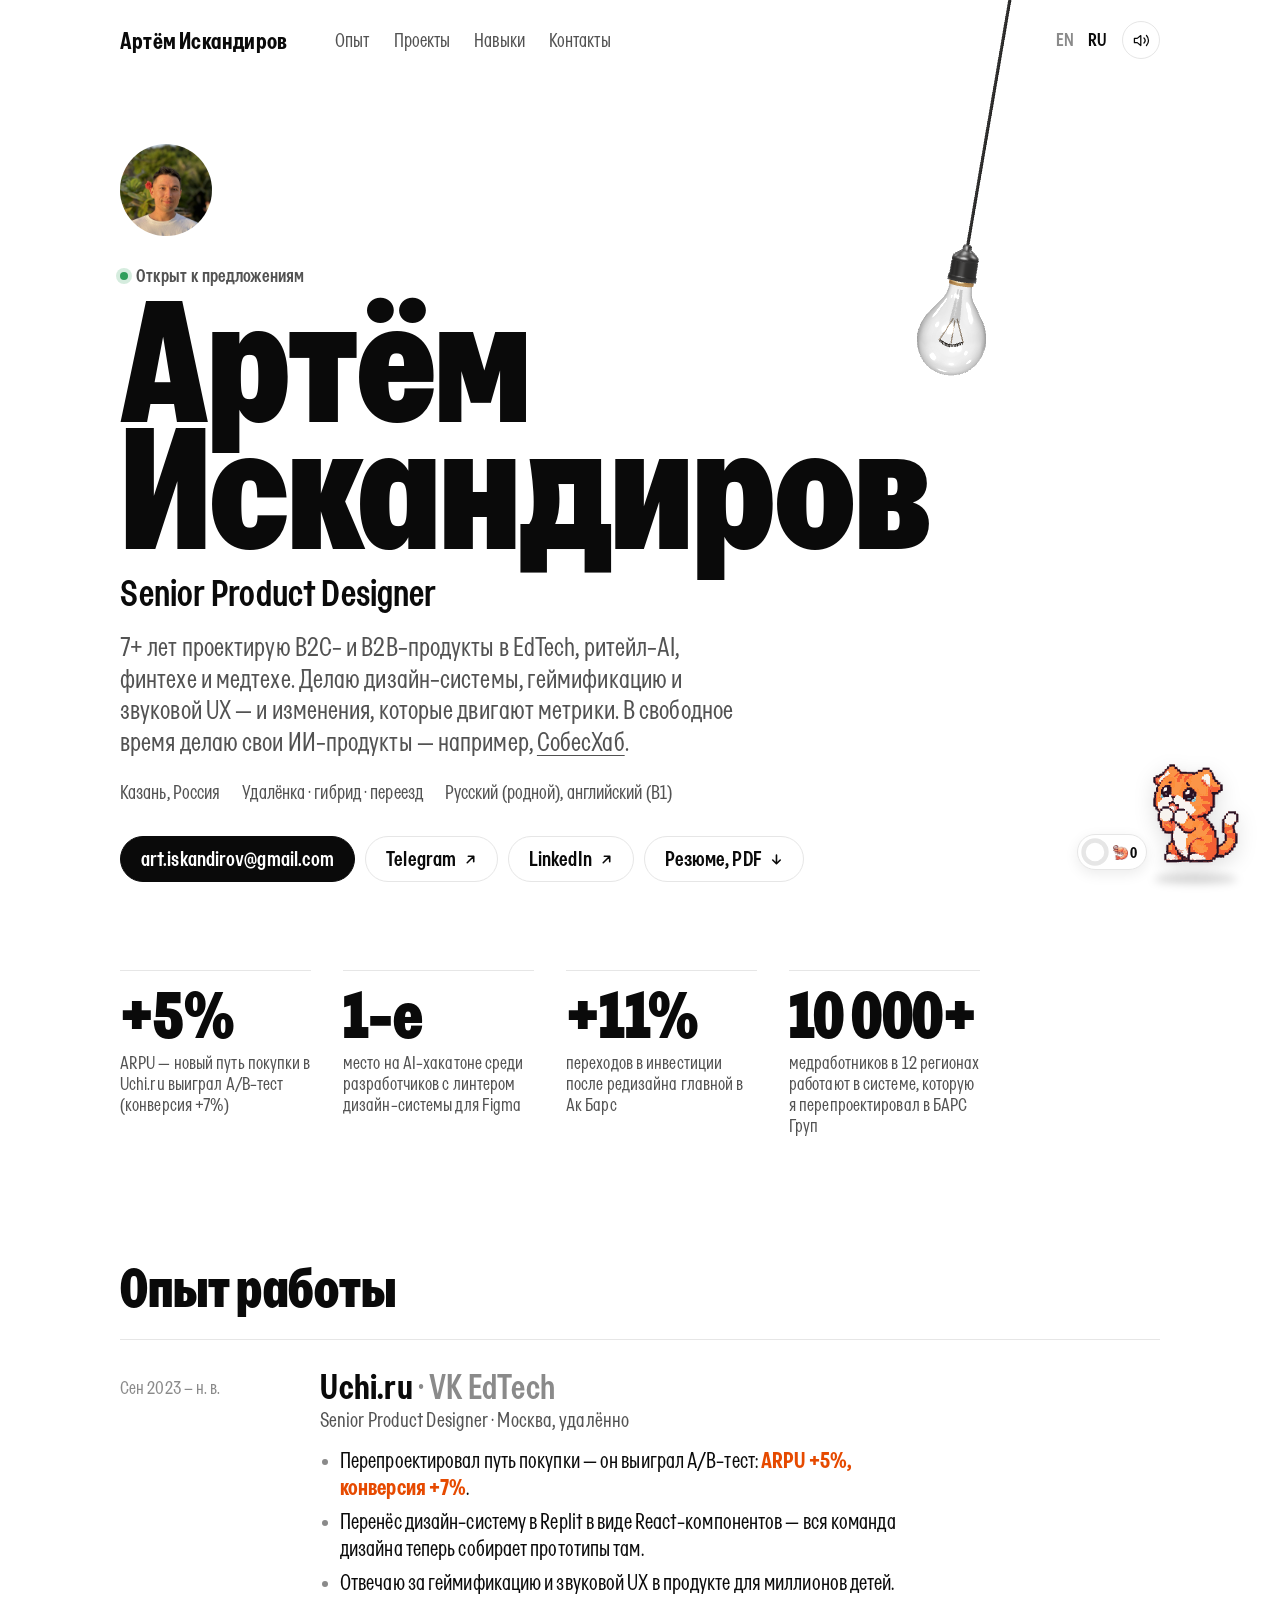
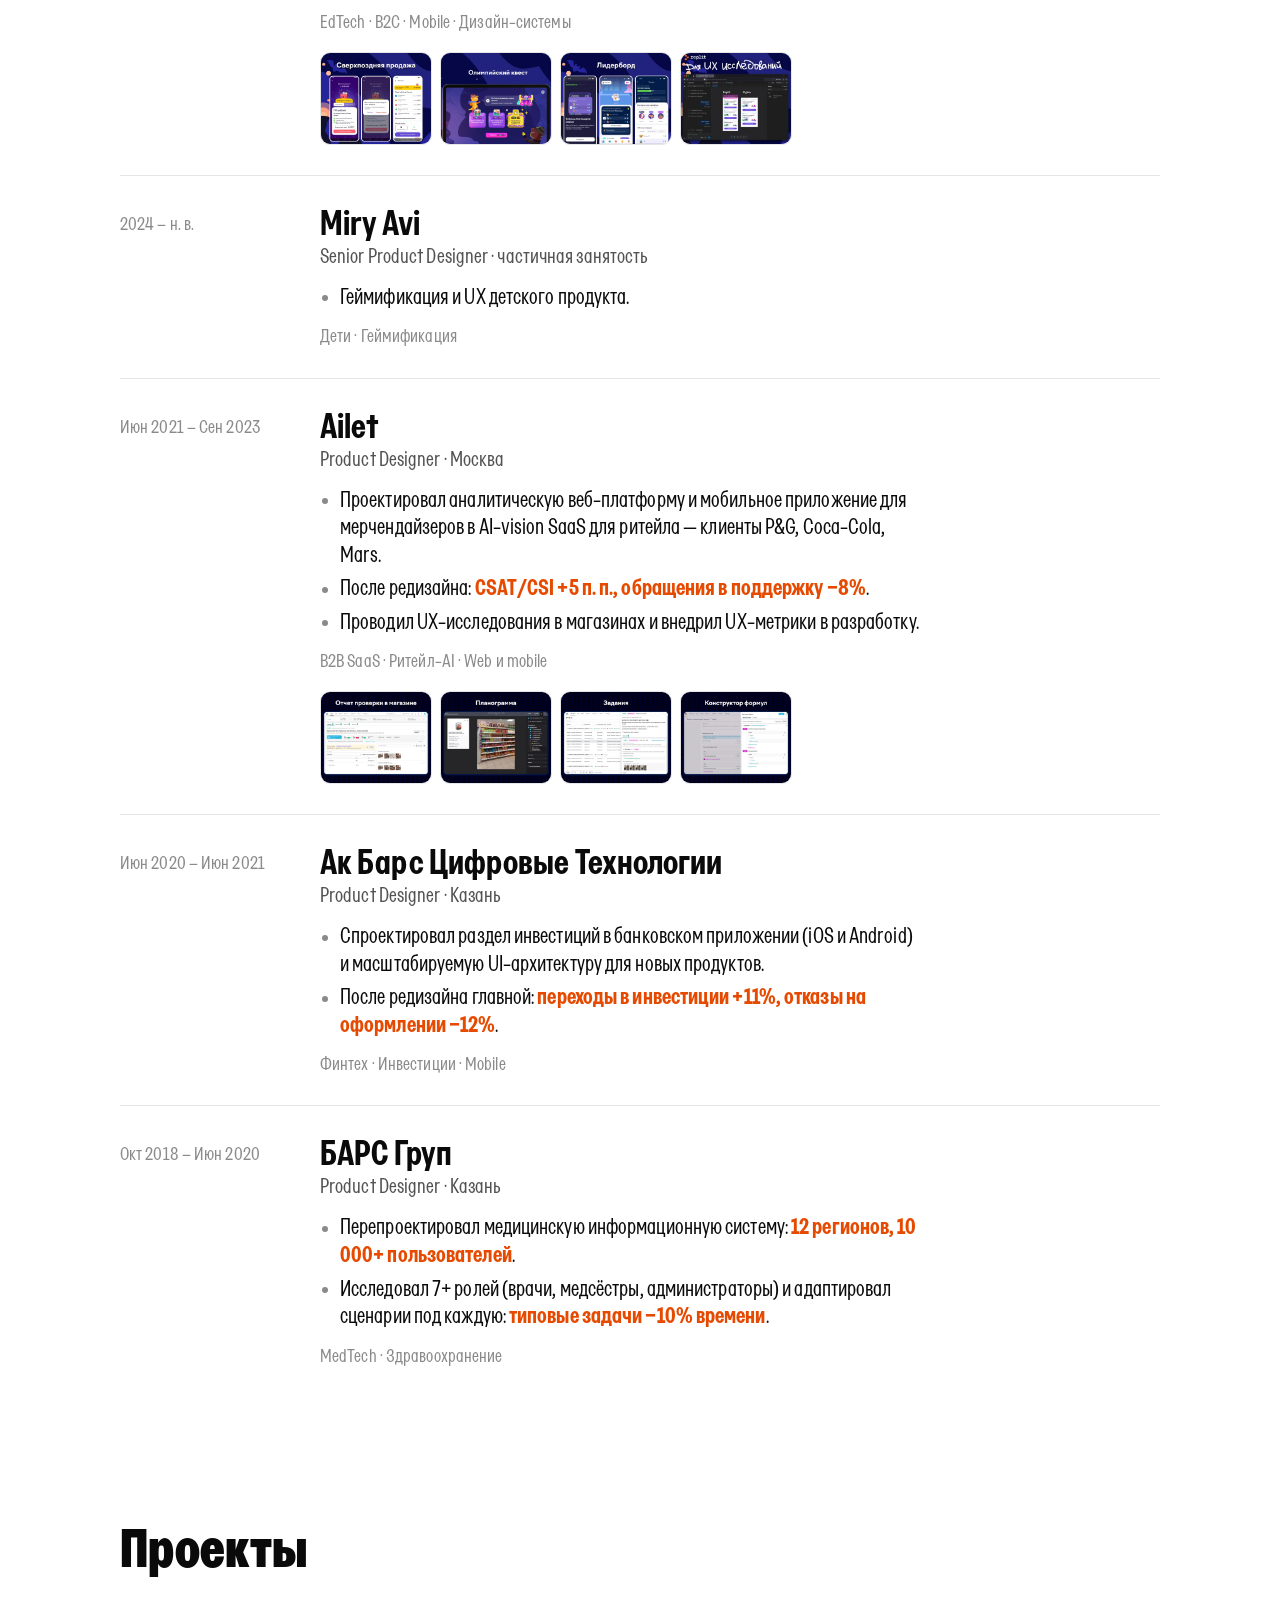
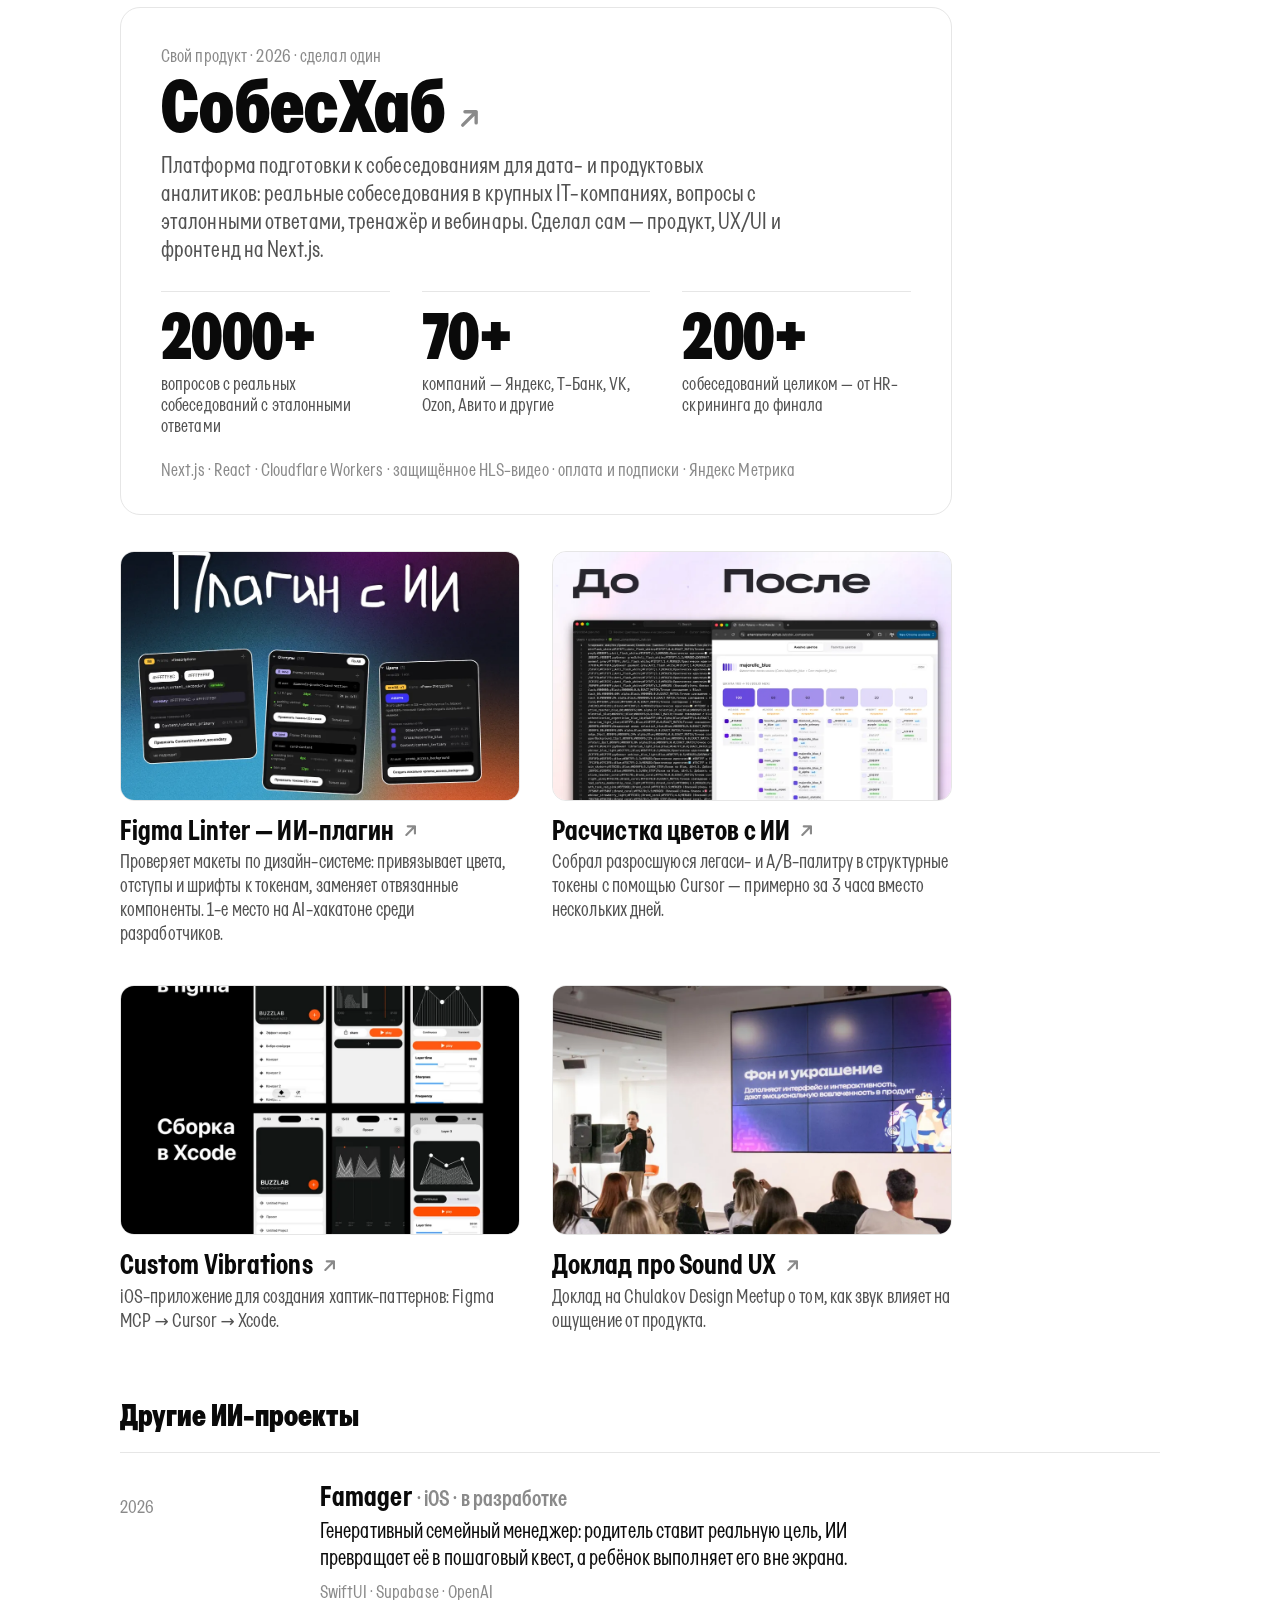
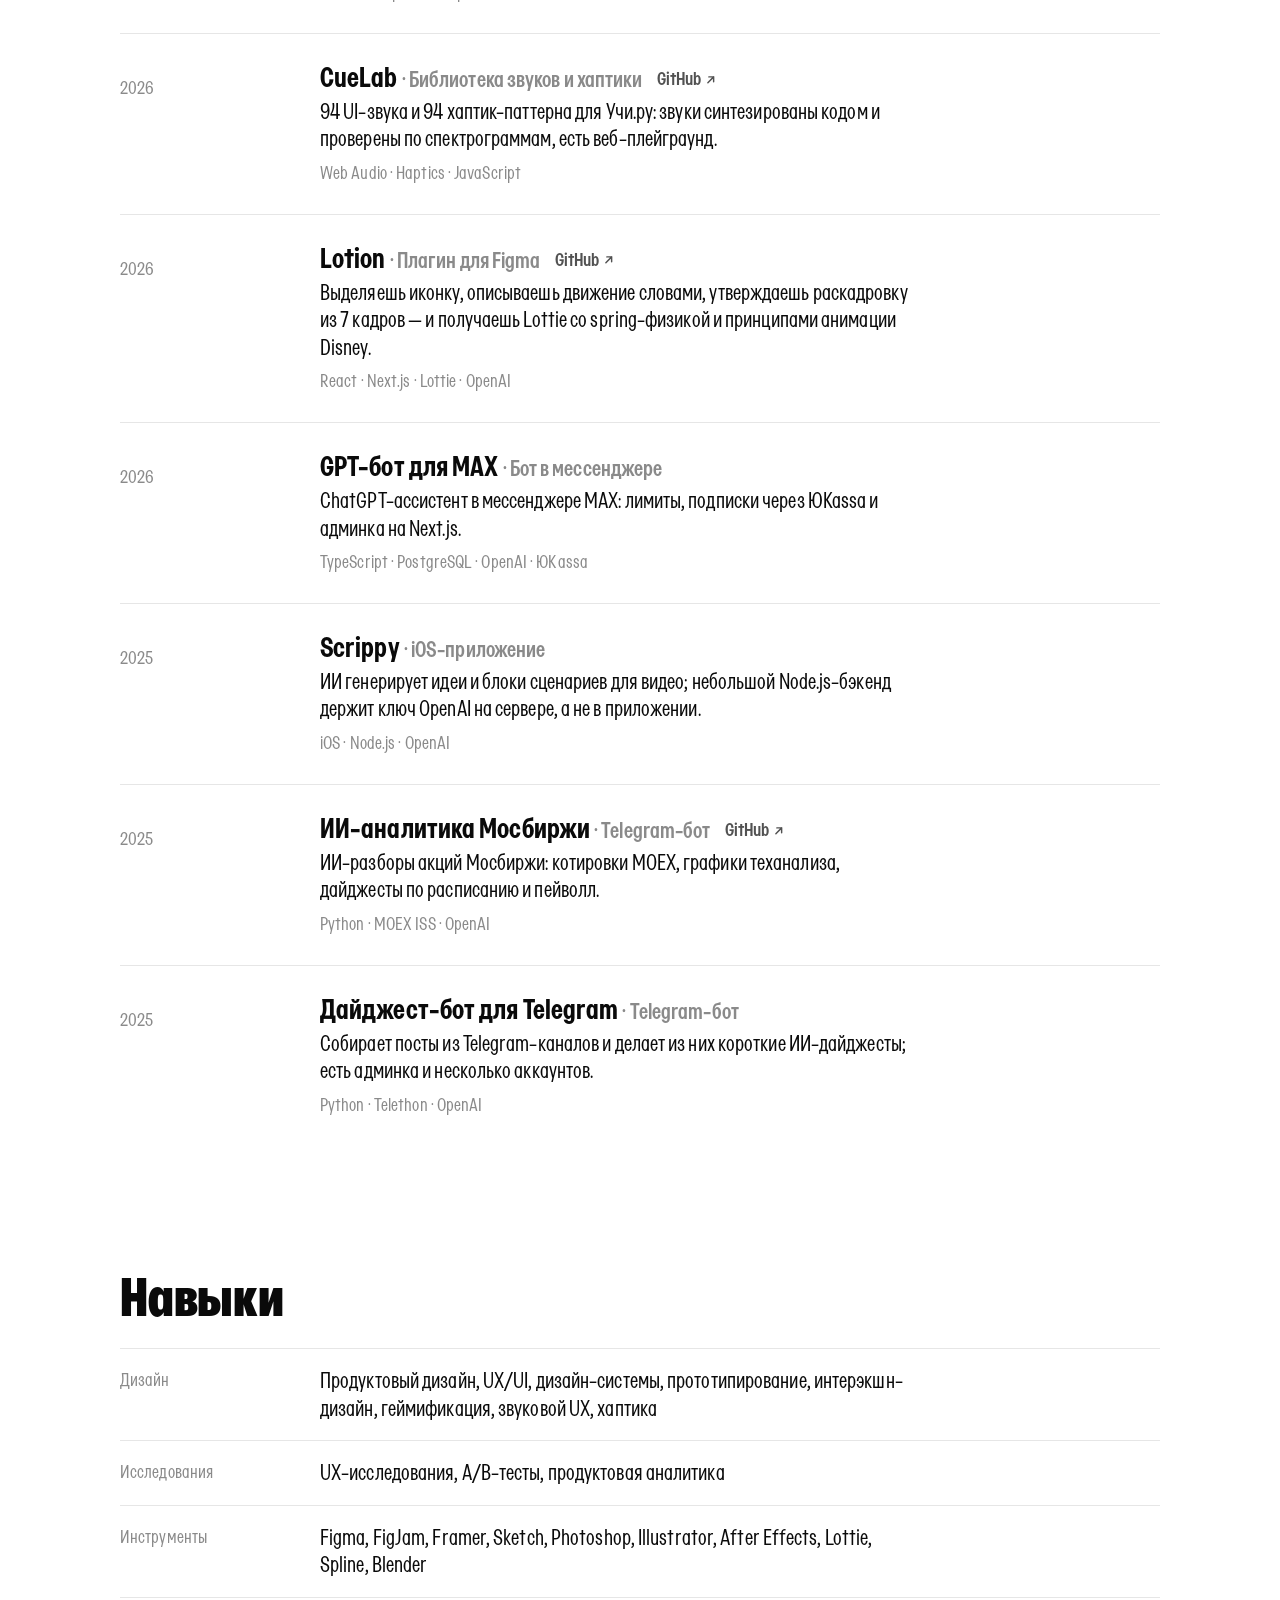
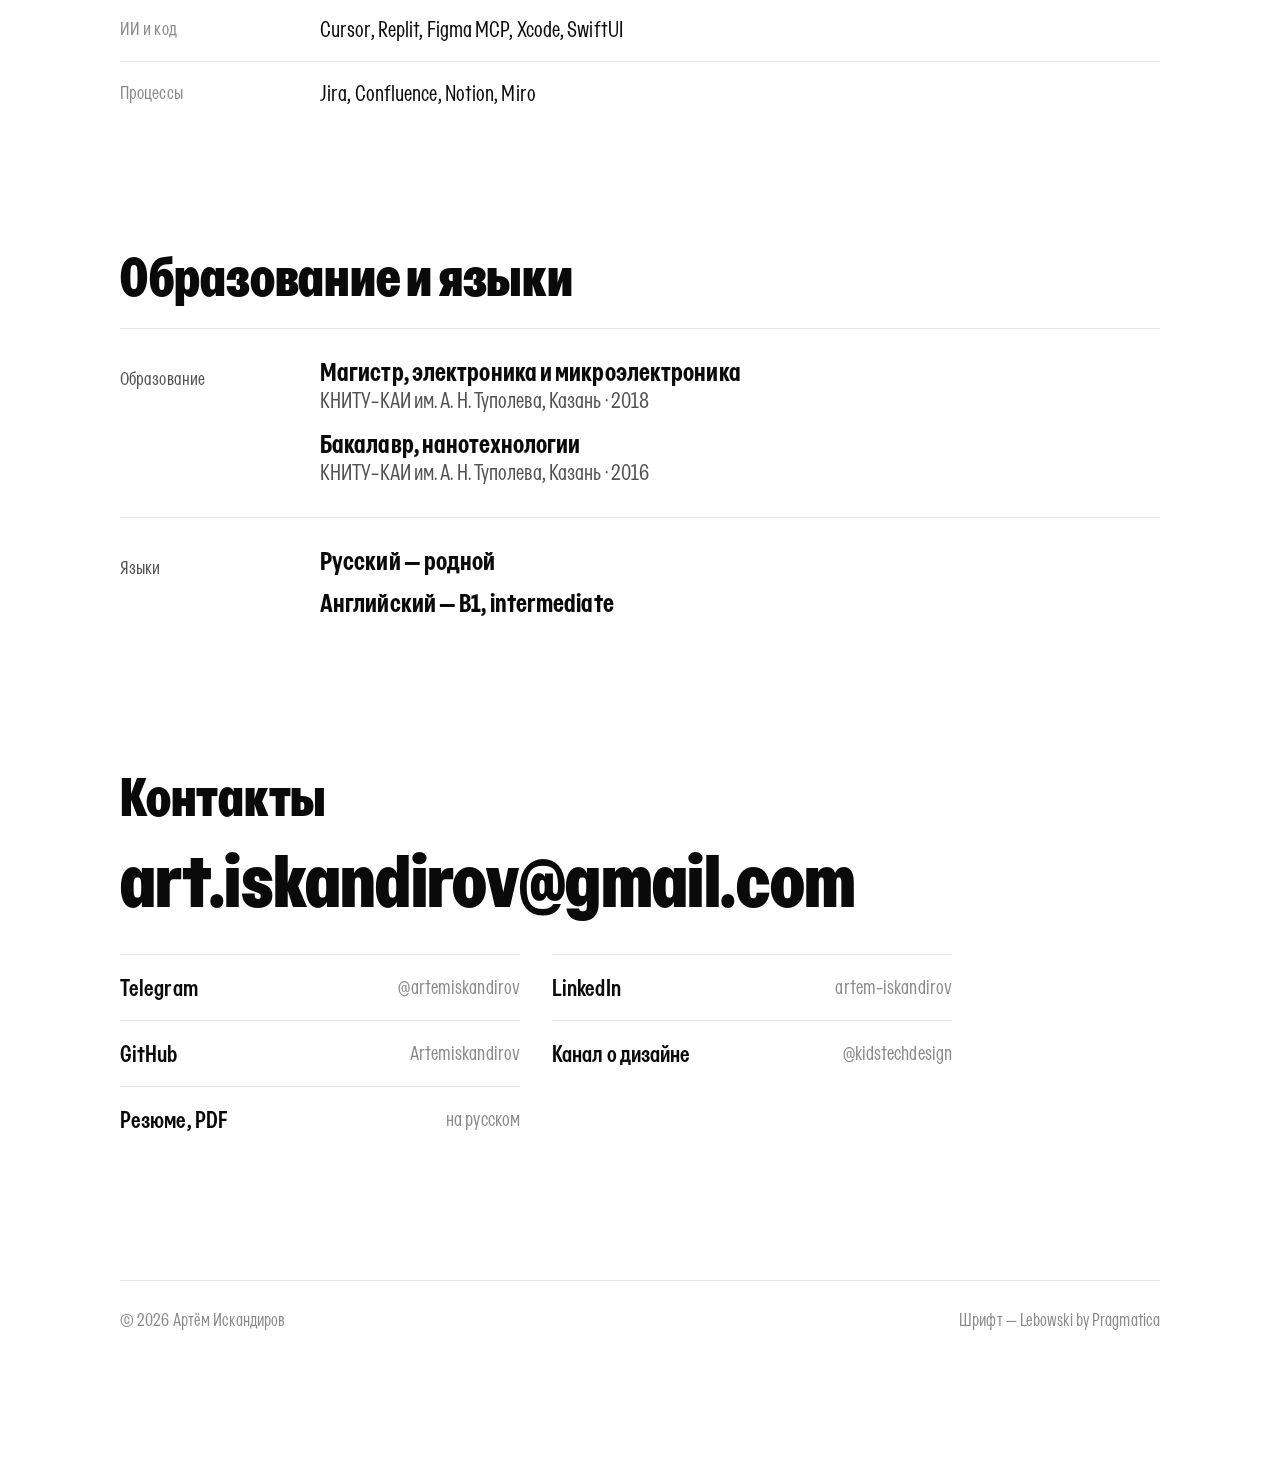
==== commit 0b55a3e4: "Add SobesHub and AI side projects, point CVs to the new site - Projects section: SobesHub as a featu" ====
--- a/ru/index.html
+++ b/ru/index.html
@@ -74,7 +74,7 @@
       { "@type": "Language", "name": "Английский", "alternateName": "en" }
     ],
     "knowsAbout": ["Продуктовый дизайн", "UX/UI-дизайн", "Дизайн-системы", "Прототипирование", "Интерэкшн-дизайн", "Геймификация", "Звуковой UX", "Хаптика", "UX-исследования", "A/B-тесты", "Продуктовая аналитика", "Figma", "ИИ-инструменты в дизайне"],
-    "sameAs": ["https://www.linkedin.com/in/artem-iskandirov-516735204/", "https://t.me/artemiskandirov", "https://t.me/kidstechdesign"]
+    "sameAs": ["https://www.linkedin.com/in/artem-iskandirov-516735204/", "https://t.me/artemiskandirov", "https://t.me/kidstechdesign", "https://github.com/Artemiskandirov"]
   }
 }
 </script>
@@ -129,7 +129,7 @@
       <p class="status">Открыт к предложениям</p>
       <h1>Артём Искандиров</h1>
       <p class="role">Senior Product Designer</p>
-      <p class="lead">7+ лет проектирую B2C- и B2B-продукты в EdTech, ритейл-AI, финтехе и медтехе. Делаю дизайн-системы, геймификацию и звуковой UX — и изменения, которые двигают метрики.</p>
+      <p class="lead">7+ лет проектирую B2C- и B2B-продукты в EdTech, ритейл-AI, финтехе и медтехе. Делаю дизайн-системы, геймификацию и звуковой UX — и изменения, которые двигают метрики. В свободное время делаю свои ИИ-продукты — например, <a href="#projects">СобесХаб</a>.</p>
       <ul class="facts">
         <li>Казань, Россия</li>
         <li>Удалёнка · гибрид · переезд</li>
@@ -233,7 +233,20 @@
     </section>
 
     <section class="section" id="projects" aria-labelledby="projects-h">
-      <h2 id="projects-h">Сайд-проекты</h2>
+      <h2 id="projects-h">Проекты</h2>
+
+      <article class="feature">
+        <p class="feature-kicker">Свой продукт · 2026 · сделал один</p>
+        <h3><a href="https://sobeshub.ru/analytics" rel="noopener" target="_blank">СобесХаб <svg class="ico" aria-hidden="true"><use href="#i-arrow"/></svg></a></h3>
+        <p class="feature-lead">Платформа подготовки к собеседованиям для дата- и продуктовых аналитиков: реальные собеседования в крупных IT-компаниях, вопросы с эталонными ответами, тренажёр и вебинары. Сделал сам — продукт, UX/UI и фронтенд на Next.js.</p>
+        <ul class="stats feature-stats">
+          <li class="stat"><span class="stat-num">2000+</span><span class="stat-txt">вопросов с реальных собеседований с эталонными ответами</span></li>
+          <li class="stat"><span class="stat-num">70+</span><span class="stat-txt">компаний — Яндекс, Т-Банк, VK, Ozon, Авито и другие</span></li>
+          <li class="stat"><span class="stat-num">200+</span><span class="stat-txt">собеседований целиком — от HR-скрининга до финала</span></li>
+        </ul>
+        <p class="tags">Next.js · React · Cloudflare Workers · защищённое HLS-видео · оплата и подписки · Яндекс Метрика</p>
+      </article>
+
       <div class="cards">
         <a class="card" href="https://www.linkedin.com/posts/artem-iskandirov-516735204_%D0%BD%D0%B5%D0%B9%D1%80%D0%BE%D0%BD%D0%BA%D0%B0-%D0%B2-%D1%80%D0%B0%D0%B1%D0%BE%D1%82%D0%B5-%D0%BD%D0%B0-%D1%80%D0%B0%D0%B1%D0%BE%D1%82%D0%B5-%D1%87%D0%B0%D1%81%D1%82%D1%8C-3-%D0%BD%D0%B0-activity-7465029981010763776-mabF" rel="noopener" target="_blank">
           <div class="card-img"><img src="../assets/img/side/figma-linter.webp" width="960" height="699" loading="lazy" alt="Интерфейс плагина Figma Linter"></div>
@@ -256,6 +269,66 @@
           <p>Доклад на Chulakov Design Meetup о том, как звук влияет на ощущение от продукта.</p>
         </a>
       </div>
+
+      <h3 class="sub-h">Другие ИИ-проекты</h3>
+      <ul class="plist">
+        <li class="row">
+          <p class="when">2026</p>
+          <div>
+            <h4>Famager <span class="muted">· iOS · в разработке</span></h4>
+            <p>Генеративный семейный менеджер: родитель ставит реальную цель, ИИ превращает её в пошаговый квест, а ребёнок выполняет его вне экрана.</p>
+            <p class="tags">SwiftUI · Supabase · OpenAI</p>
+          </div>
+        </li>
+        <li class="row">
+          <p class="when">2026</p>
+          <div>
+            <h4>CueLab <span class="muted">· Библиотека звуков и хаптики</span> <a class="plink" href="https://github.com/Artemiskandirov/sound-lab" rel="noopener" target="_blank">GitHub <svg class="ico" aria-hidden="true"><use href="#i-arrow"/></svg></a></h4>
+            <p>94 UI-звука и 94 хаптик-паттерна для Учи.ру: звуки синтезированы кодом и проверены по спектрограммам, есть веб-плейграунд.</p>
+            <p class="tags">Web Audio · Haptics · JavaScript</p>
+          </div>
+        </li>
+        <li class="row">
+          <p class="when">2026</p>
+          <div>
+            <h4>Lotion <span class="muted">· Плагин для Figma</span> <a class="plink" href="https://github.com/Artemiskandirov/Lotion" rel="noopener" target="_blank">GitHub <svg class="ico" aria-hidden="true"><use href="#i-arrow"/></svg></a></h4>
+            <p>Выделяешь иконку, описываешь движение словами, утверждаешь раскадровку из 7 кадров — и получаешь Lottie со spring-физикой и принципами анимации Disney.</p>
+            <p class="tags">React · Next.js · Lottie · OpenAI</p>
+          </div>
+        </li>
+        <li class="row">
+          <p class="when">2026</p>
+          <div>
+            <h4>GPT-бот для MAX <span class="muted">· Бот в мессенджере</span></h4>
+            <p>ChatGPT-ассистент в мессенджере MAX: лимиты, подписки через ЮKassa и админка на Next.js.</p>
+            <p class="tags">TypeScript · PostgreSQL · OpenAI · ЮKassa</p>
+          </div>
+        </li>
+        <li class="row">
+          <p class="when">2025</p>
+          <div>
+            <h4>Scrippy <span class="muted">· iOS-приложение</span></h4>
+            <p>ИИ генерирует идеи и блоки сценариев для видео; небольшой Node.js-бэкенд держит ключ OpenAI на сервере, а не в приложении.</p>
+            <p class="tags">iOS · Node.js · OpenAI</p>
+          </div>
+        </li>
+        <li class="row">
+          <p class="when">2025</p>
+          <div>
+            <h4>ИИ-аналитика Мосбиржи <span class="muted">· Telegram-бот</span> <a class="plink" href="https://github.com/Artemiskandirov/ai-analytics-moex-bot" rel="noopener" target="_blank">GitHub <svg class="ico" aria-hidden="true"><use href="#i-arrow"/></svg></a></h4>
+            <p>ИИ-разборы акций Мосбиржи: котировки MOEX, графики теханализа, дайджесты по расписанию и пейволл.</p>
+            <p class="tags">Python · MOEX ISS · OpenAI</p>
+          </div>
+        </li>
+        <li class="row">
+          <p class="when">2025</p>
+          <div>
+            <h4>Дайджест-бот для Telegram <span class="muted">· Telegram-бот</span></h4>
+            <p>Собирает посты из Telegram-каналов и делает из них короткие ИИ-дайджесты; есть админка и несколько аккаунтов.</p>
+            <p class="tags">Python · Telethon · OpenAI</p>
+          </div>
+        </li>
+      </ul>
     </section>
 
     <section class="section" id="skills" aria-labelledby="skills-h">
@@ -299,6 +372,7 @@
       <div class="links">
         <a href="https://t.me/artemiskandirov" rel="noopener" target="_blank">Telegram <span>@artemiskandirov</span></a>
         <a href="https://www.linkedin.com/in/artem-iskandirov-516735204/" rel="noopener" target="_blank">LinkedIn <span>artem-iskandirov</span></a>
+        <a href="https://github.com/Artemiskandirov" rel="noopener" target="_blank">GitHub <span>Artemiskandirov</span></a>
         <a href="https://t.me/kidstechdesign" rel="noopener" target="_blank">Канал о дизайне <span>@kidstechdesign</span></a>
         <a href="../Artem_Iskandirov_CV_RU.pdf" download>Резюме, PDF <span>на русском</span></a>
       </div>
--- a/assets/css/site.css
+++ b/assets/css/site.css
@@ -169,6 +169,27 @@
 }
 .shot:hover { transform: translateY(-3px); border-color: var(--fg-3); }
 .shot img { width: 100%; height: 100%; object-fit: cover; }
+
+/* projects: featured own product */
+.feature { margin-top: 36px; padding: 36px 40px 32px; border: 1px solid var(--line); border-radius: 20px; background: var(--surface); max-width: 832px; }
+.feature-kicker { font-size: 16px; color: var(--fg-3); }
+.feature h3 { margin-top: 6px; font-size: clamp(40px, 5vw, 64px); font-weight: 900; line-height: 1; letter-spacing: -0.01em; }
+.feature h3 a { display: inline-flex; align-items: baseline; gap: 12px; text-decoration: none; }
+.feature h3 .ico { width: 0.42em; height: 0.42em; color: var(--fg-3); transition: transform 0.3s var(--ease-out), color 0.2s; }
+.feature h3 a:hover .ico { transform: translate(3px, -3px); color: var(--accent); }
+.feature-lead { margin-top: 14px; max-width: 640px; font-size: 20px; line-height: 1.4; color: var(--fg-2); }
+.feature .feature-stats { grid-template-columns: repeat(3, minmax(0, 1fr)); margin-top: 28px; max-width: none; }
+.feature .tags { margin-top: 22px; }
+
+/* compact list of other AI projects */
+.sub-h { margin-top: 64px; font-size: 26px; font-weight: 800; }
+.plist { margin-top: 18px; }
+.plist h4 { margin: 0; font-size: 24px; font-weight: 700; line-height: 1.15; }
+.plist h4 .muted { color: var(--fg-3); font-weight: 600; font-size: 0.8em; }
+.plist p { margin-top: 6px; }
+.plist .tags { margin-top: 8px; }
+.plink { display: inline-flex; align-items: center; gap: 4px; margin-left: 10px; font-size: 16px; font-weight: 600; color: var(--fg-2); text-decoration: none; vertical-align: 2px; }
+.plink:hover { color: var(--accent); }
 
 /* side projects */
 .cards { display: grid; grid-template-columns: repeat(2, minmax(0, 1fr)); gap: 40px 32px; max-width: 832px; margin-top: 36px; }
@@ -298,6 +319,12 @@
   .shots { gap: 6px; }
   .shot { flex: 1 1 0; }
   .cards { grid-template-columns: minmax(0, 1fr); gap: 32px; }
+  .feature { padding: 24px 20px; border-radius: 16px; }
+  .feature-lead { font-size: 17px; }
+  .feature .feature-stats { grid-template-columns: minmax(0, 1fr); gap: 16px; }
+  .sub-h { margin-top: 48px; font-size: 22px; }
+  .plist h4 { font-size: 21px; }
+  .plink { display: flex; margin: 4px 0 0; }
   .links { grid-template-columns: minmax(0, 1fr); }
   .links a { font-size: 18px; }
   .bulb { right: 0; width: 260px; height: 220px; margin-right: -70px; }
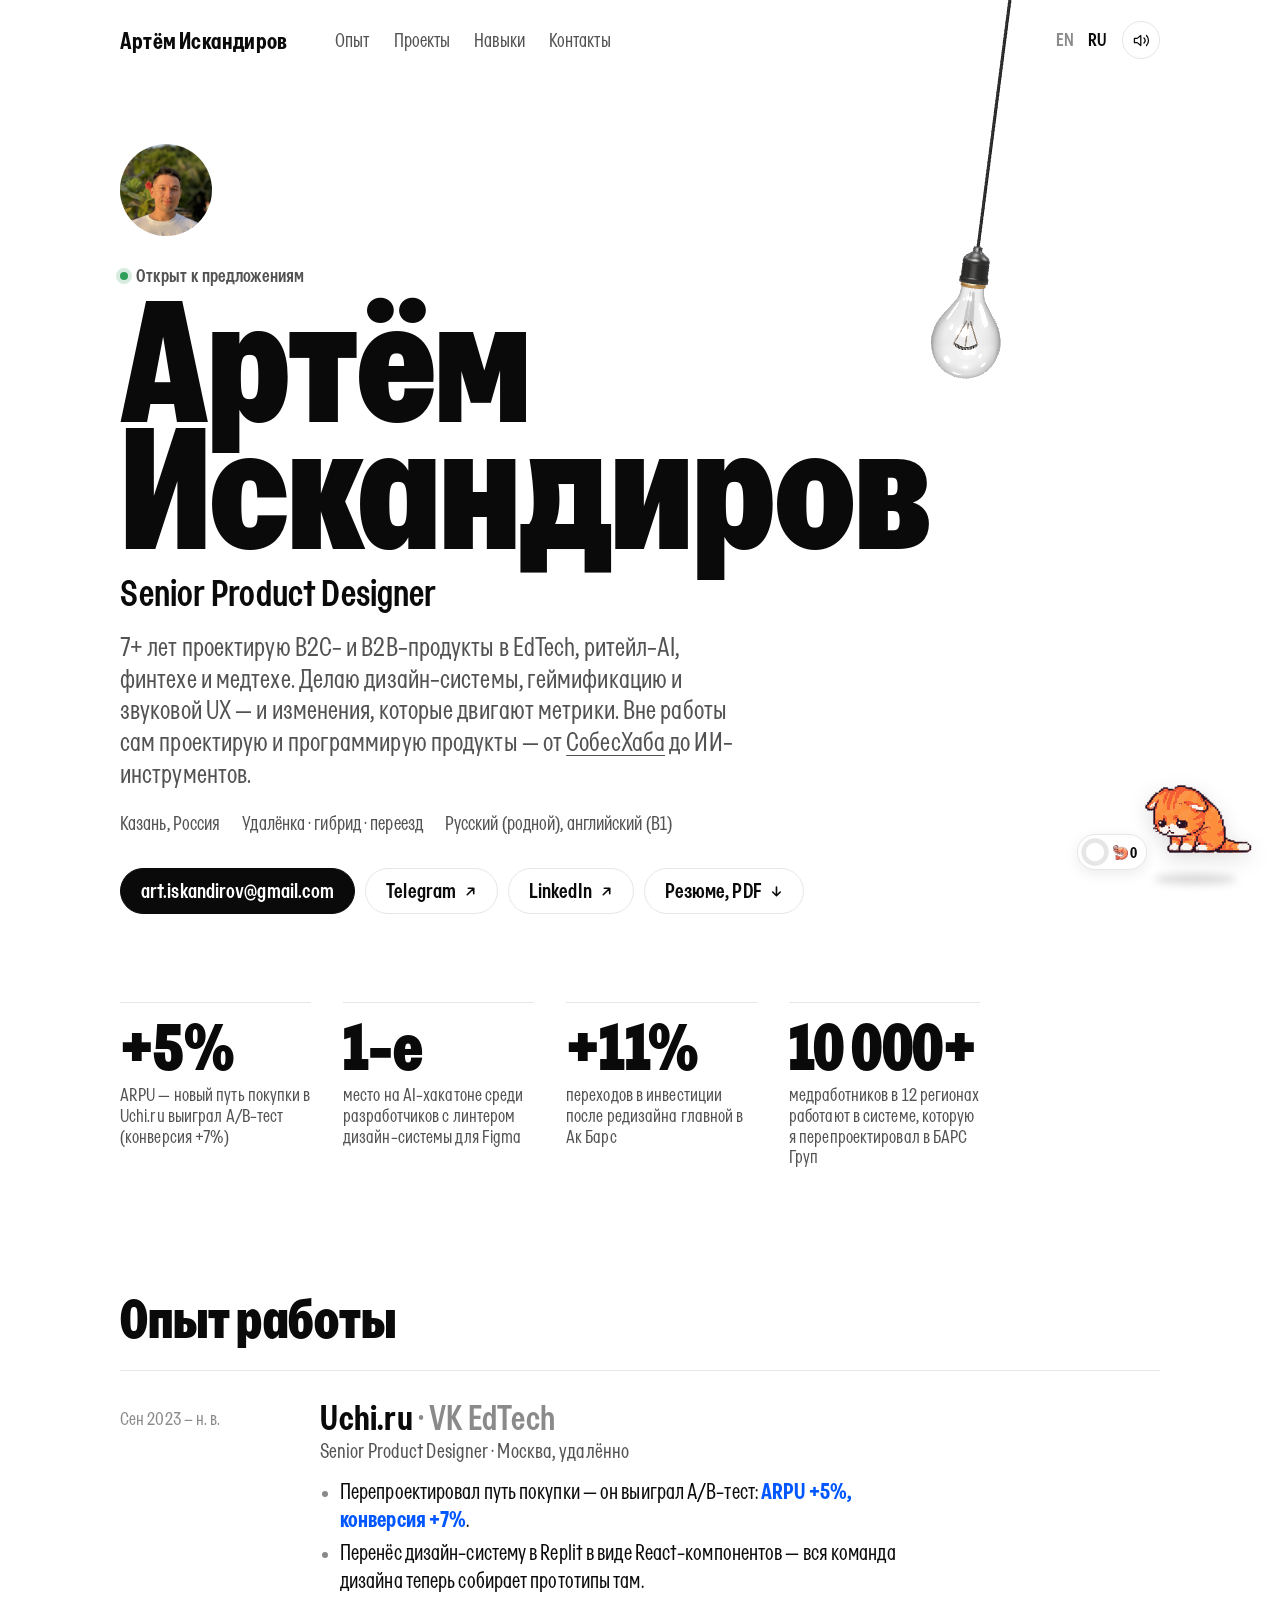
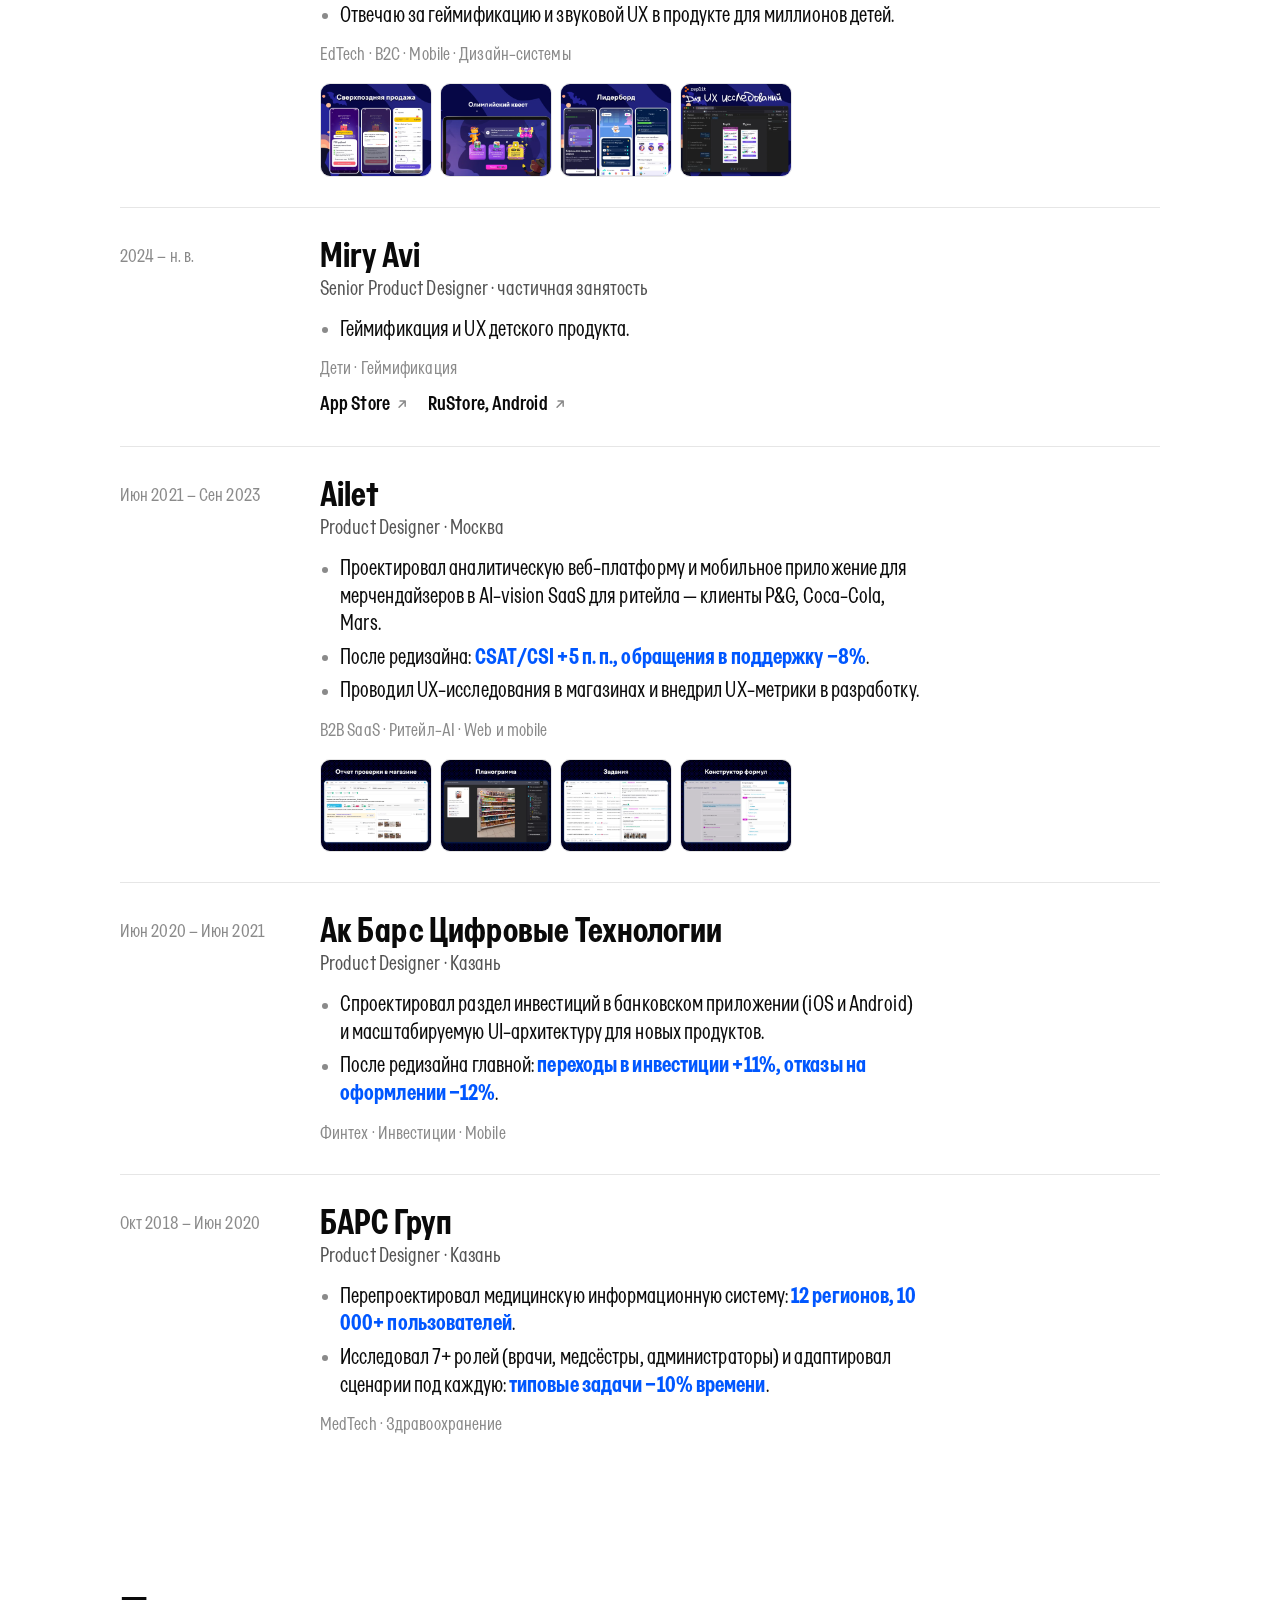
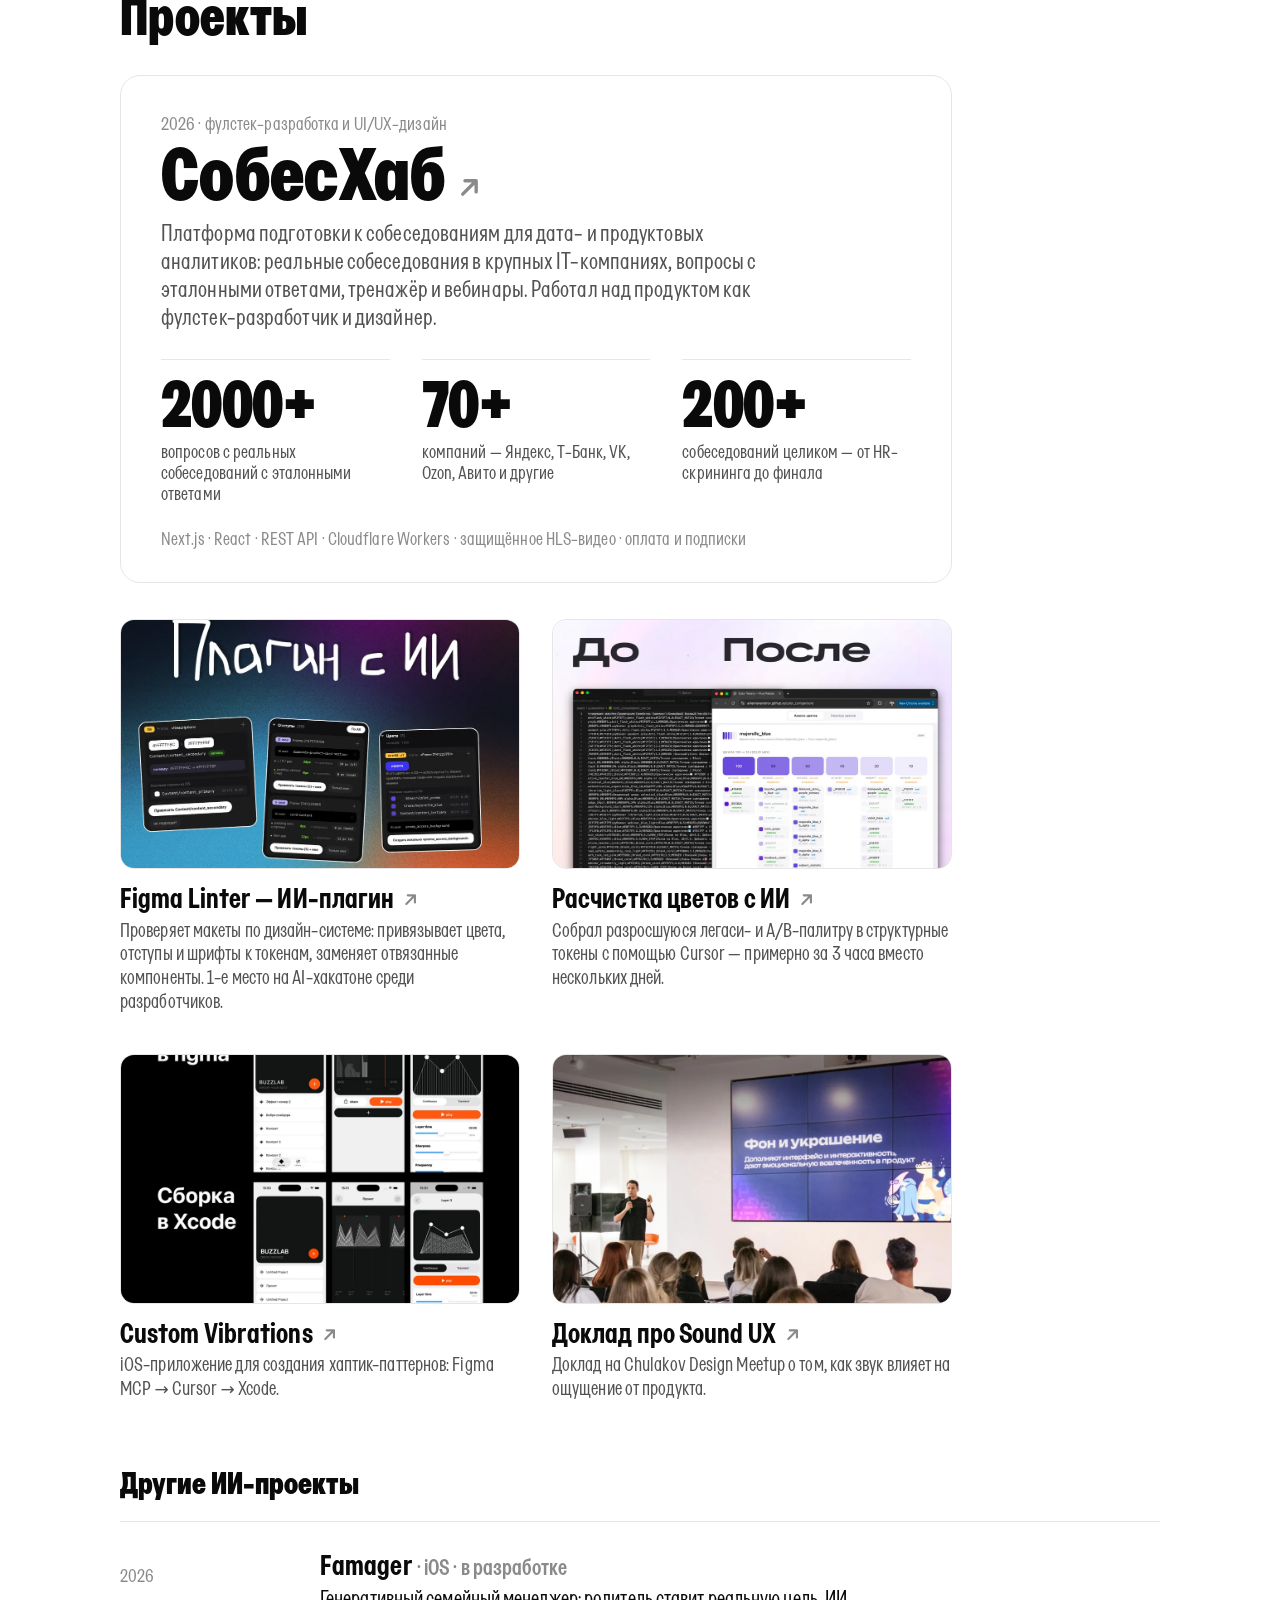
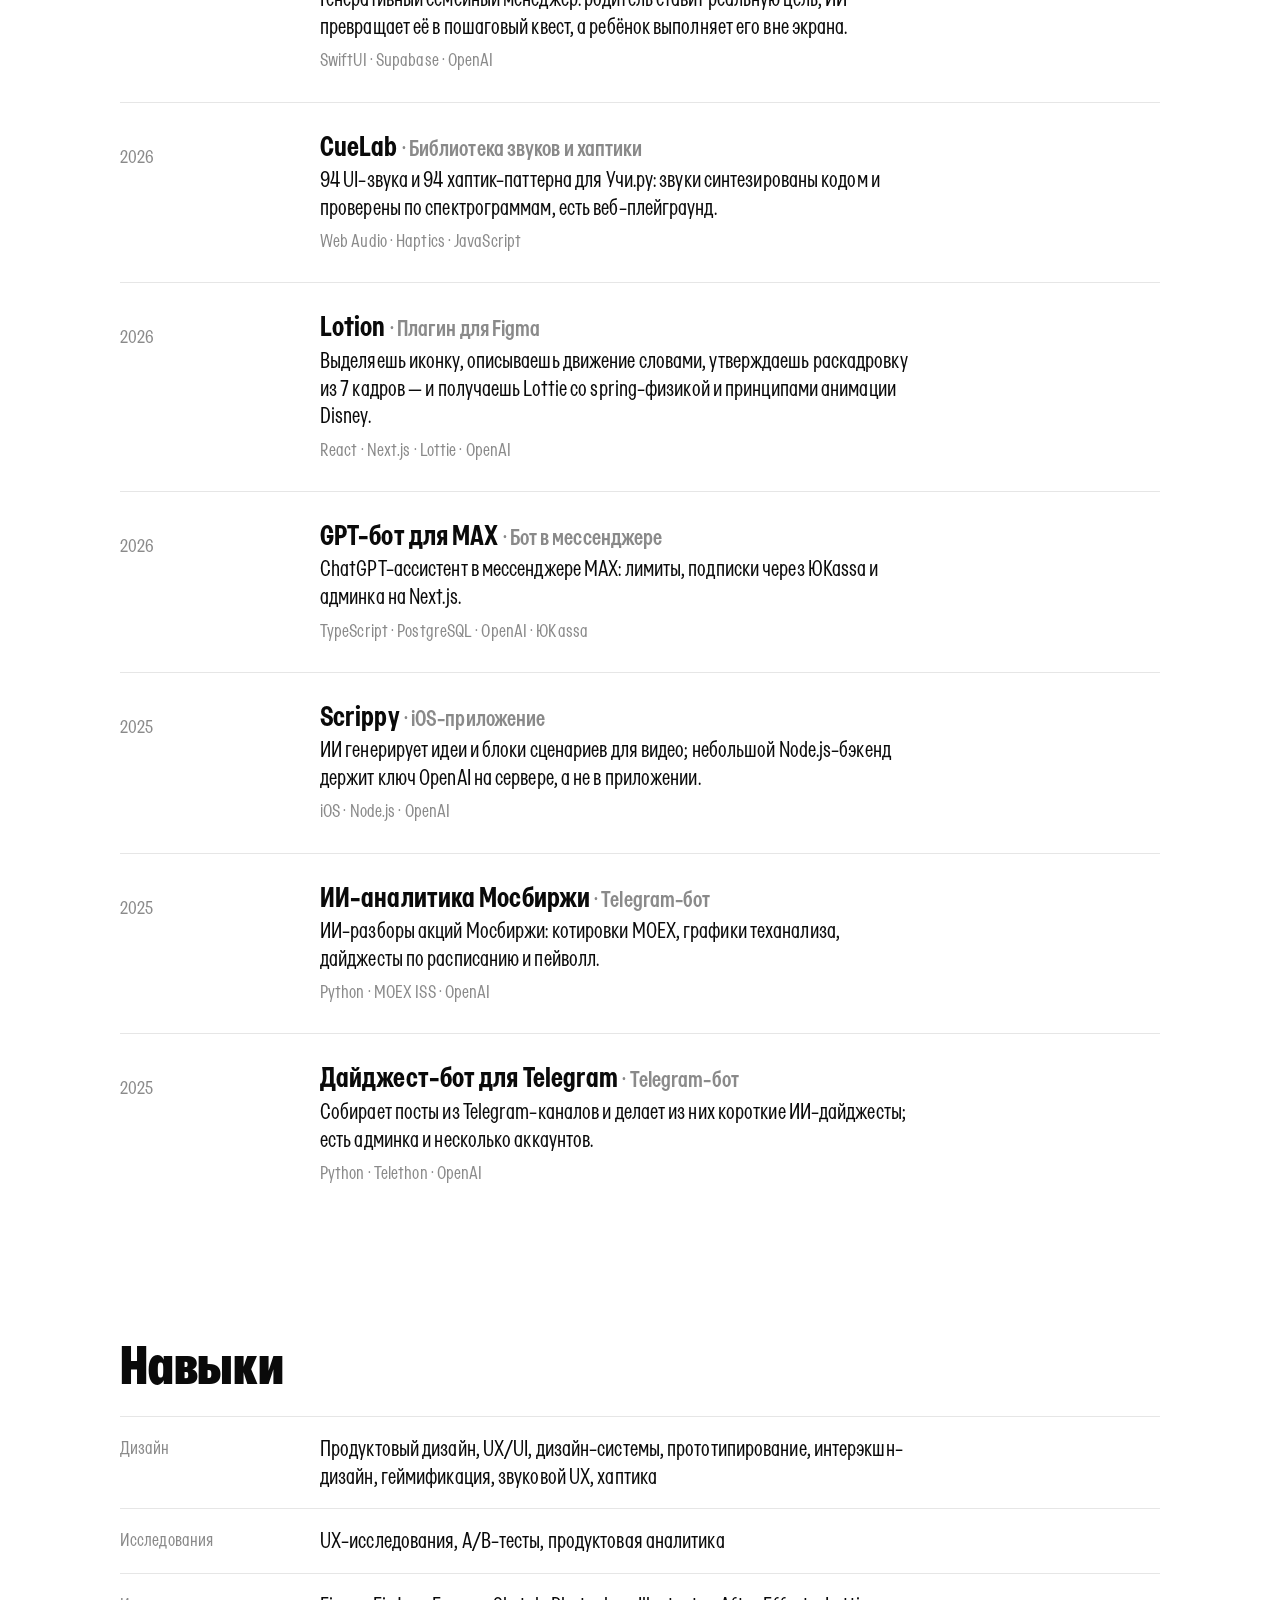
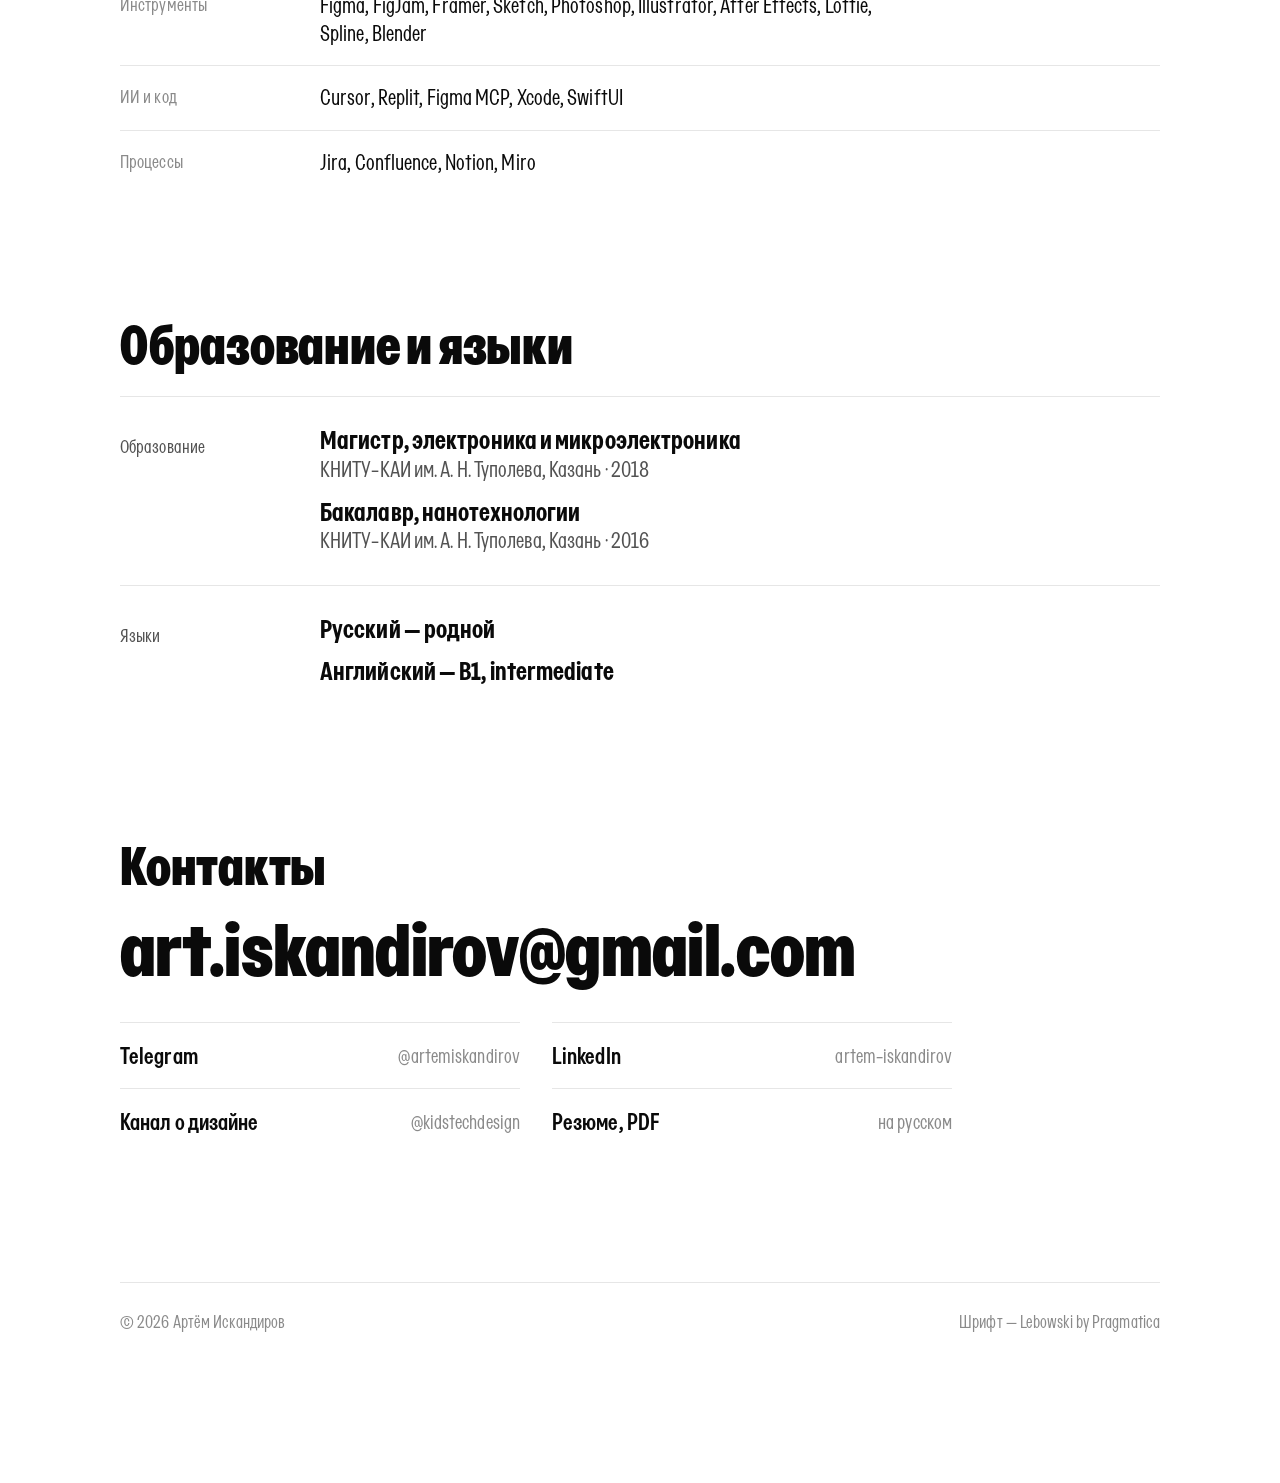
==== commit 8f629e85: "Blue accent, SobesHub role, Miry Avi app links, smoother theme switch - Accent color is now blue (#0" ====
--- a/ru/index.html
+++ b/ru/index.html
@@ -74,7 +74,7 @@
       { "@type": "Language", "name": "Английский", "alternateName": "en" }
     ],
     "knowsAbout": ["Продуктовый дизайн", "UX/UI-дизайн", "Дизайн-системы", "Прототипирование", "Интерэкшн-дизайн", "Геймификация", "Звуковой UX", "Хаптика", "UX-исследования", "A/B-тесты", "Продуктовая аналитика", "Figma", "ИИ-инструменты в дизайне"],
-    "sameAs": ["https://www.linkedin.com/in/artem-iskandirov-516735204/", "https://t.me/artemiskandirov", "https://t.me/kidstechdesign", "https://github.com/Artemiskandirov"]
+    "sameAs": ["https://www.linkedin.com/in/artem-iskandirov-516735204/", "https://t.me/artemiskandirov", "https://t.me/kidstechdesign"]
   }
 }
 </script>
@@ -129,7 +129,7 @@
       <p class="status">Открыт к предложениям</p>
       <h1>Артём Искандиров</h1>
       <p class="role">Senior Product Designer</p>
-      <p class="lead">7+ лет проектирую B2C- и B2B-продукты в EdTech, ритейл-AI, финтехе и медтехе. Делаю дизайн-системы, геймификацию и звуковой UX — и изменения, которые двигают метрики. В свободное время делаю свои ИИ-продукты — например, <a href="#projects">СобесХаб</a>.</p>
+      <p class="lead">7+ лет проектирую B2C- и B2B-продукты в EdTech, ритейл-AI, финтехе и медтехе. Делаю дизайн-системы, геймификацию и звуковой UX — и изменения, которые двигают метрики. Вне работы сам проектирую и программирую продукты — от <a href="#projects">СобесХаба</a> до ИИ-инструментов.</p>
       <ul class="facts">
         <li>Казань, Россия</li>
         <li>Удалёнка · гибрид · переезд</li>
@@ -182,6 +182,7 @@
             <li>Геймификация и UX детского продукта.</li>
           </ul>
           <p class="tags">Дети · Геймификация</p>
+          <p class="app-links"><a href="https://apps.apple.com/ru/app/id6480117779" rel="noopener" target="_blank">App Store <svg class="ico" aria-hidden="true"><use href="#i-arrow"/></svg></a><a href="https://www.rustore.ru/catalog/app/com.educationsoft.logopedia" rel="noopener" target="_blank">RuStore, Android <svg class="ico" aria-hidden="true"><use href="#i-arrow"/></svg></a></p>
         </div>
       </article>
 
@@ -236,15 +237,15 @@
       <h2 id="projects-h">Проекты</h2>
 
       <article class="feature">
-        <p class="feature-kicker">Свой продукт · 2026 · сделал один</p>
+        <p class="feature-kicker">2026 · фулстек-разработка и UI/UX-дизайн</p>
         <h3><a href="https://sobeshub.ru/analytics" rel="noopener" target="_blank">СобесХаб <svg class="ico" aria-hidden="true"><use href="#i-arrow"/></svg></a></h3>
-        <p class="feature-lead">Платформа подготовки к собеседованиям для дата- и продуктовых аналитиков: реальные собеседования в крупных IT-компаниях, вопросы с эталонными ответами, тренажёр и вебинары. Сделал сам — продукт, UX/UI и фронтенд на Next.js.</p>
+        <p class="feature-lead">Платформа подготовки к собеседованиям для дата- и продуктовых аналитиков: реальные собеседования в крупных IT-компаниях, вопросы с эталонными ответами, тренажёр и вебинары. Работал над продуктом как фулстек-разработчик и дизайнер.</p>
         <ul class="stats feature-stats">
           <li class="stat"><span class="stat-num">2000+</span><span class="stat-txt">вопросов с реальных собеседований с эталонными ответами</span></li>
           <li class="stat"><span class="stat-num">70+</span><span class="stat-txt">компаний — Яндекс, Т-Банк, VK, Ozon, Авито и другие</span></li>
           <li class="stat"><span class="stat-num">200+</span><span class="stat-txt">собеседований целиком — от HR-скрининга до финала</span></li>
         </ul>
-        <p class="tags">Next.js · React · Cloudflare Workers · защищённое HLS-видео · оплата и подписки · Яндекс Метрика</p>
+        <p class="tags">Next.js · React · REST API · Cloudflare Workers · защищённое HLS-видео · оплата и подписки</p>
       </article>
 
       <div class="cards">
@@ -283,7 +284,7 @@
         <li class="row">
           <p class="when">2026</p>
           <div>
-            <h4>CueLab <span class="muted">· Библиотека звуков и хаптики</span> <a class="plink" href="https://github.com/Artemiskandirov/sound-lab" rel="noopener" target="_blank">GitHub <svg class="ico" aria-hidden="true"><use href="#i-arrow"/></svg></a></h4>
+            <h4>CueLab <span class="muted">· Библиотека звуков и хаптики</span></h4>
             <p>94 UI-звука и 94 хаптик-паттерна для Учи.ру: звуки синтезированы кодом и проверены по спектрограммам, есть веб-плейграунд.</p>
             <p class="tags">Web Audio · Haptics · JavaScript</p>
           </div>
@@ -291,7 +292,7 @@
         <li class="row">
           <p class="when">2026</p>
           <div>
-            <h4>Lotion <span class="muted">· Плагин для Figma</span> <a class="plink" href="https://github.com/Artemiskandirov/Lotion" rel="noopener" target="_blank">GitHub <svg class="ico" aria-hidden="true"><use href="#i-arrow"/></svg></a></h4>
+            <h4>Lotion <span class="muted">· Плагин для Figma</span></h4>
             <p>Выделяешь иконку, описываешь движение словами, утверждаешь раскадровку из 7 кадров — и получаешь Lottie со spring-физикой и принципами анимации Disney.</p>
             <p class="tags">React · Next.js · Lottie · OpenAI</p>
           </div>
@@ -315,7 +316,7 @@
         <li class="row">
           <p class="when">2025</p>
           <div>
-            <h4>ИИ-аналитика Мосбиржи <span class="muted">· Telegram-бот</span> <a class="plink" href="https://github.com/Artemiskandirov/ai-analytics-moex-bot" rel="noopener" target="_blank">GitHub <svg class="ico" aria-hidden="true"><use href="#i-arrow"/></svg></a></h4>
+            <h4>ИИ-аналитика Мосбиржи <span class="muted">· Telegram-бот</span></h4>
             <p>ИИ-разборы акций Мосбиржи: котировки MOEX, графики теханализа, дайджесты по расписанию и пейволл.</p>
             <p class="tags">Python · MOEX ISS · OpenAI</p>
           </div>
@@ -372,7 +373,6 @@
       <div class="links">
         <a href="https://t.me/artemiskandirov" rel="noopener" target="_blank">Telegram <span>@artemiskandirov</span></a>
         <a href="https://www.linkedin.com/in/artem-iskandirov-516735204/" rel="noopener" target="_blank">LinkedIn <span>artem-iskandirov</span></a>
-        <a href="https://github.com/Artemiskandirov" rel="noopener" target="_blank">GitHub <span>Artemiskandirov</span></a>
         <a href="https://t.me/kidstechdesign" rel="noopener" target="_blank">Канал о дизайне <span>@kidstechdesign</span></a>
         <a href="../Artem_Iskandirov_CV_RU.pdf" download>Резюме, PDF <span>на русском</span></a>
       </div>
--- a/assets/css/site.css
+++ b/assets/css/site.css
@@ -14,7 +14,7 @@
   --fg-2: #525252;
   --fg-3: #8a8a8a;
   --line: #e6e6e6;
-  --accent: #e64a00;
+  --accent: #0057ff;
   --ok: #2f9e5b;
   --shadow-cat: rgba(0, 0, 0, 0.16);
 
@@ -34,7 +34,7 @@
   --fg-2: #a6a6a6;
   --fg-3: #737373;
   --line: #222222;
-  --accent: #ff7f33;
+  --accent: #4d8dff;
   --ok: #4cc27e;
   --shadow-cat: rgba(255, 255, 255, 0.08);
 }
@@ -43,7 +43,7 @@
   :root:not([data-theme]) {
     color-scheme: dark;
     --bg: #000000; --surface: #111111; --fg: #f2f2f2; --fg-2: #a6a6a6; --fg-3: #737373;
-    --line: #222222; --accent: #ff7f33; --ok: #4cc27e; --shadow-cat: rgba(255, 255, 255, 0.08);
+    --line: #222222; --accent: #4d8dff; --ok: #4cc27e; --shadow-cat: rgba(255, 255, 255, 0.08);
   }
 }
 
@@ -63,7 +63,6 @@
   font-feature-settings: 'calt';
   -webkit-font-smoothing: antialiased;
   text-rendering: optimizeLegibility;
-  transition: background-color 0.5s var(--ease), color 0.5s var(--ease);
 }
 img { max-width: 100%; display: block; }
 a { color: inherit; text-decoration-thickness: 1px; text-underline-offset: 0.18em; }
@@ -159,6 +158,11 @@
 .job li::before { content: ''; position: absolute; left: 2px; top: 0.66em; width: 6px; height: 6px; border-radius: 50%; background: var(--fg-3); }
 .job li strong, .metric { color: var(--accent); font-weight: 700; }
 .tags { margin-top: 14px; font-size: 16px; color: var(--fg-3); }
+.app-links { display: flex; flex-wrap: wrap; gap: 8px 20px; margin-top: 12px; font-size: 17px; font-weight: 600; }
+.app-links a { display: inline-flex; align-items: center; gap: 6px; text-decoration: none; }
+.app-links a .ico { color: var(--fg-3); transition: transform 0.3s var(--ease-out), color 0.2s; }
+.app-links a:hover { color: var(--accent); }
+.app-links a:hover .ico { transform: translate(2px, -2px); color: var(--accent); }
 
 .shots { display: flex; gap: 8px; margin-top: 18px; }
 .shot {
@@ -188,8 +192,6 @@
 .plist h4 .muted { color: var(--fg-3); font-weight: 600; font-size: 0.8em; }
 .plist p { margin-top: 6px; }
 .plist .tags { margin-top: 8px; }
-.plink { display: inline-flex; align-items: center; gap: 4px; margin-left: 10px; font-size: 16px; font-weight: 600; color: var(--fg-2); text-decoration: none; vertical-align: 2px; }
-.plink:hover { color: var(--accent); }
 
 /* side projects */
 .cards { display: grid; grid-template-columns: repeat(2, minmax(0, 1fr)); gap: 40px 32px; max-width: 832px; margin-top: 36px; }
@@ -266,7 +268,6 @@
 .bulb.is-fallback:not(.is-ready) .bulb-toggle { pointer-events: auto; cursor: pointer; display: grid; place-items: center; }
 .bulb.is-fallback:not(.is-ready) .bulb-toggle svg { display: block; }
 main, .top, .foot { position: relative; z-index: 1; }
-:root.vt-running, :root.vt-running * { transition: none !important; }
 
 /* ============ Lightbox ============ */
 .lightbox { max-width: none; max-height: none; width: 100%; height: 100%; margin: 0; padding: 0; border: 0; background: transparent; color: #fff; }
@@ -287,8 +288,13 @@
 .lb-prev { left: 20px; top: 50%; margin-top: -24px; }
 .lb-next { right: 20px; top: 50%; margin-top: -24px; }
 
-/* theme switch: circular reveal from the bulb (View Transitions API) */
-::view-transition-old(root), ::view-transition-new(root) { animation: none; mix-blend-mode: normal; }
+/* theme switch: a plain crossfade (View Transitions API). Opacity runs on the compositor,
+   so it stays smooth; the bulb and the cat are captured separately and stay live. */
+::view-transition-old(root), ::view-transition-new(root) { animation-duration: 0.45s; animation-timing-function: var(--ease); }
+.bulb-layer { view-transition-name: bulb; }
+#cat { view-transition-name: cat; }
+::view-transition-old(bulb), ::view-transition-old(cat) { display: none; }
+::view-transition-new(bulb), ::view-transition-new(cat) { animation: none; }
 
 /* ============ Responsive ============ */
 @media (max-width: 1023px) {
@@ -324,7 +330,6 @@
   .feature .feature-stats { grid-template-columns: minmax(0, 1fr); gap: 16px; }
   .sub-h { margin-top: 48px; font-size: 22px; }
   .plist h4 { font-size: 21px; }
-  .plink { display: flex; margin: 4px 0 0; }
   .links { grid-template-columns: minmax(0, 1fr); }
   .links a { font-size: 18px; }
   .bulb { right: 0; width: 260px; height: 220px; margin-right: -70px; }
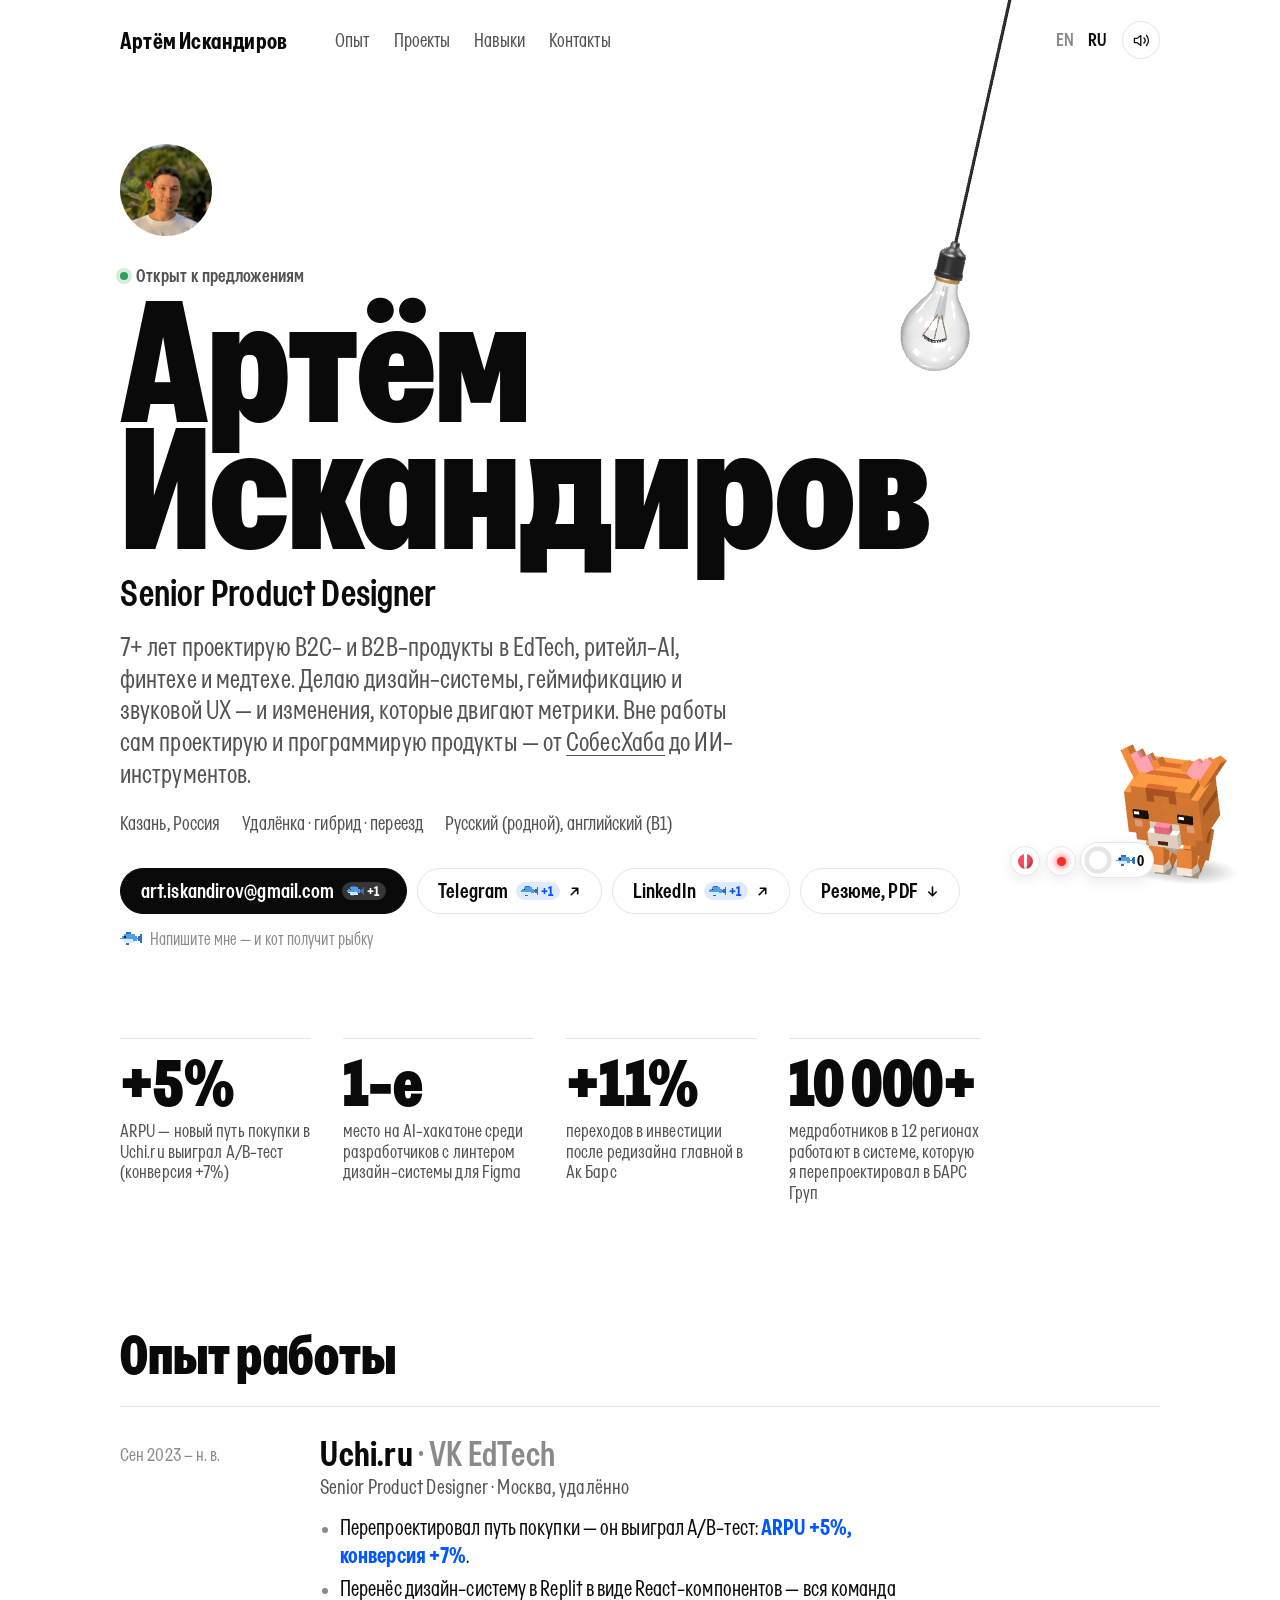
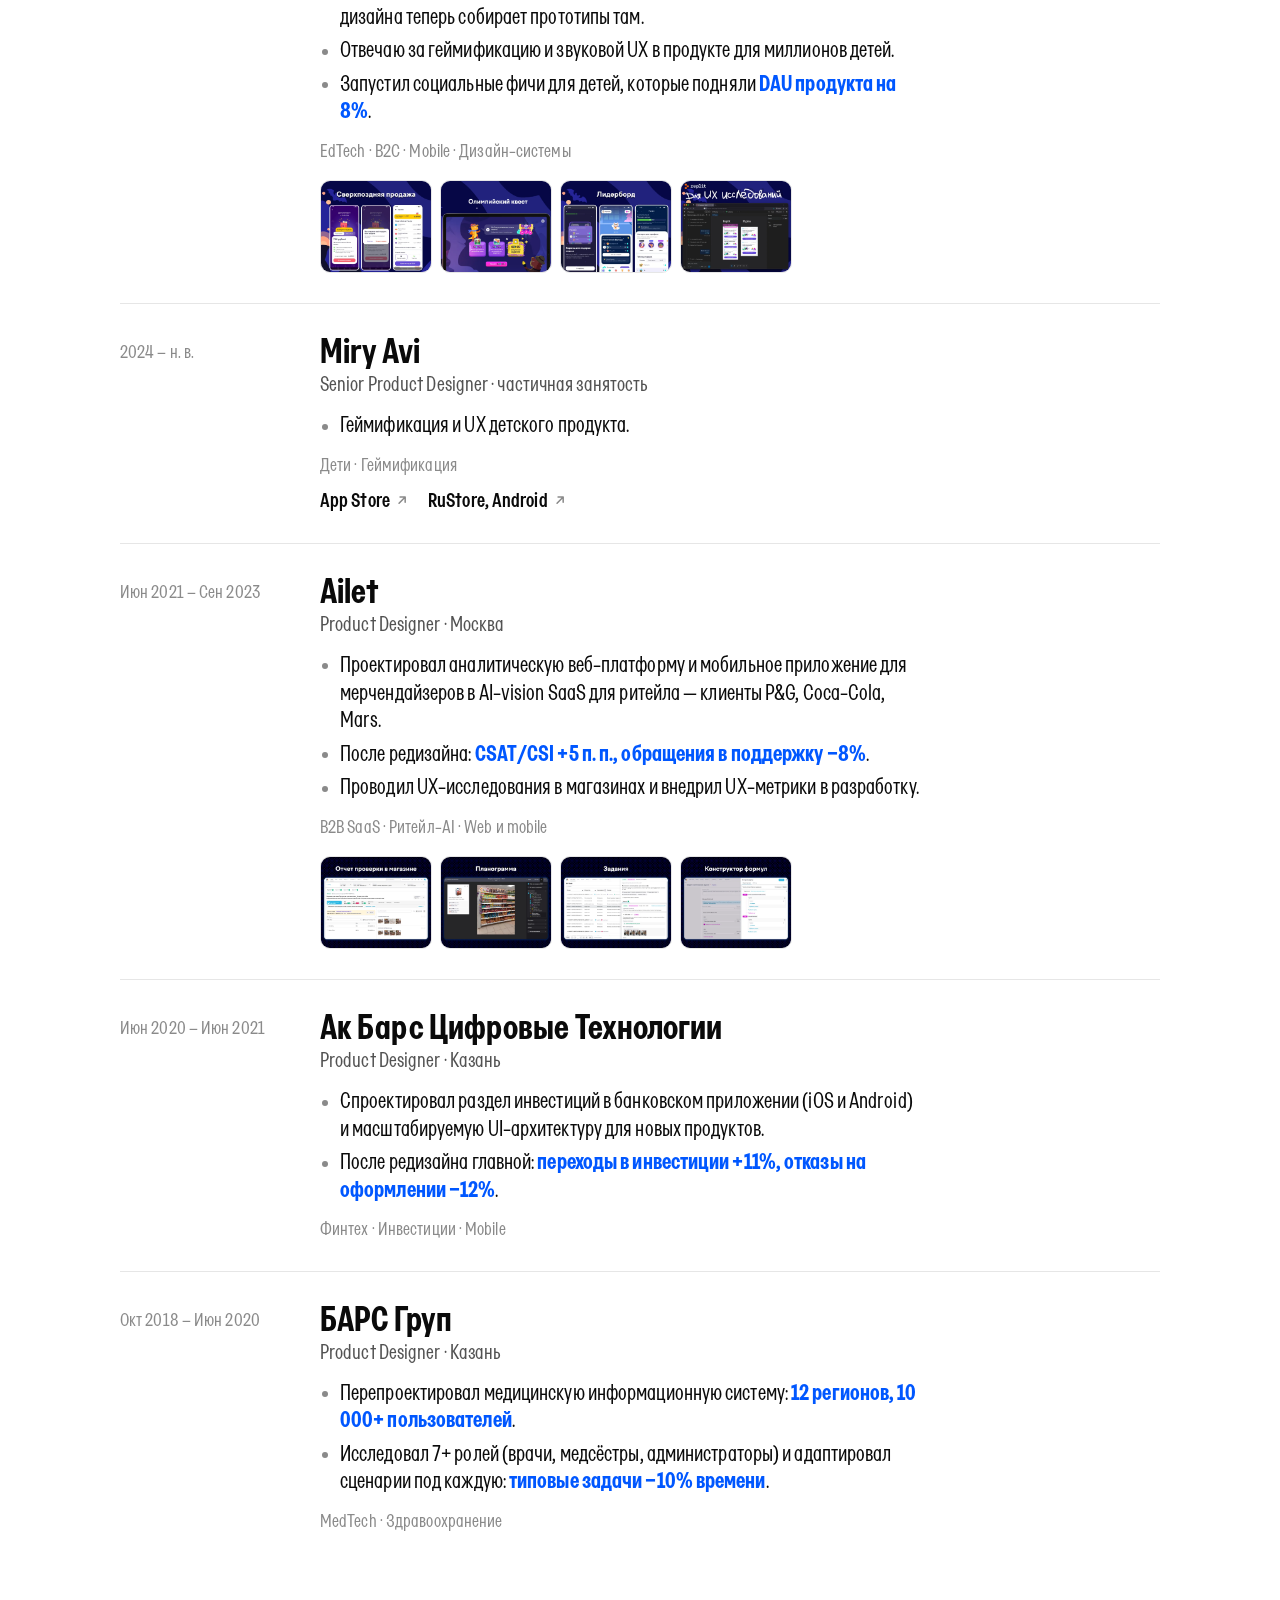
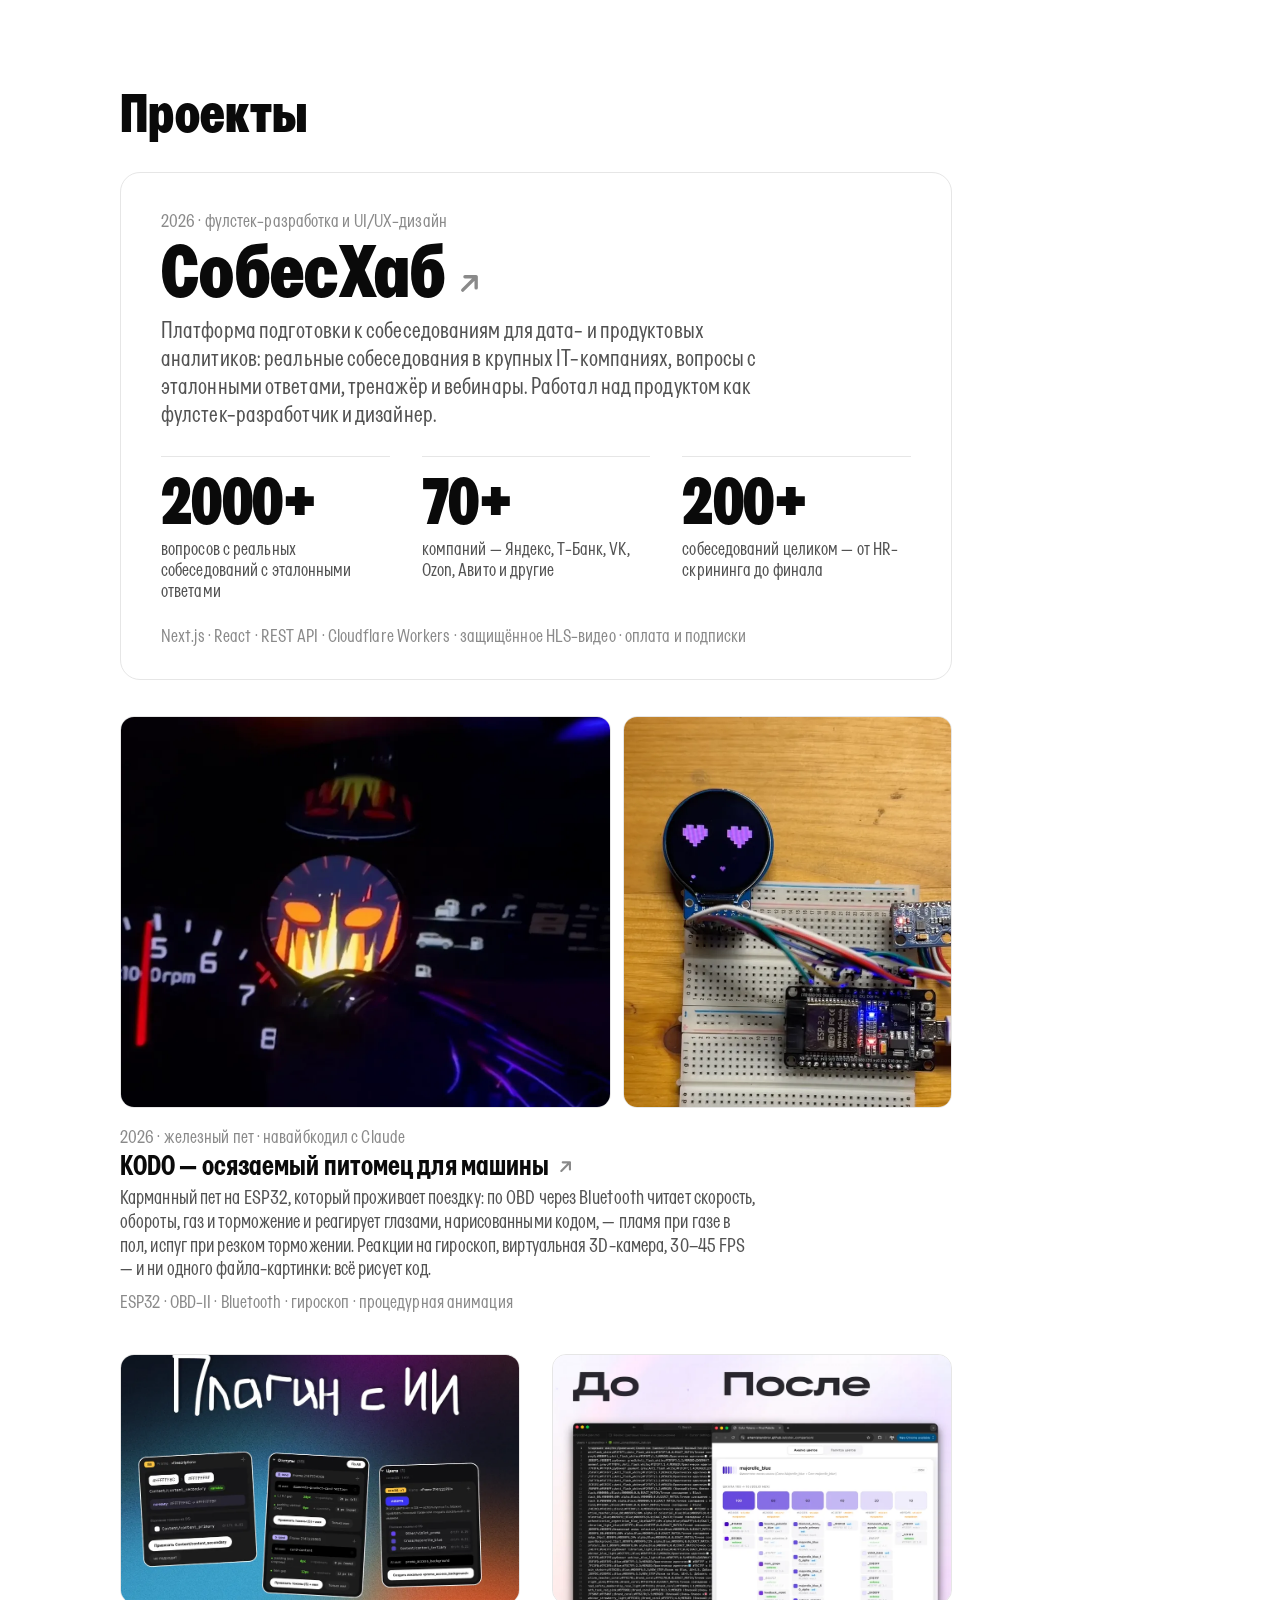
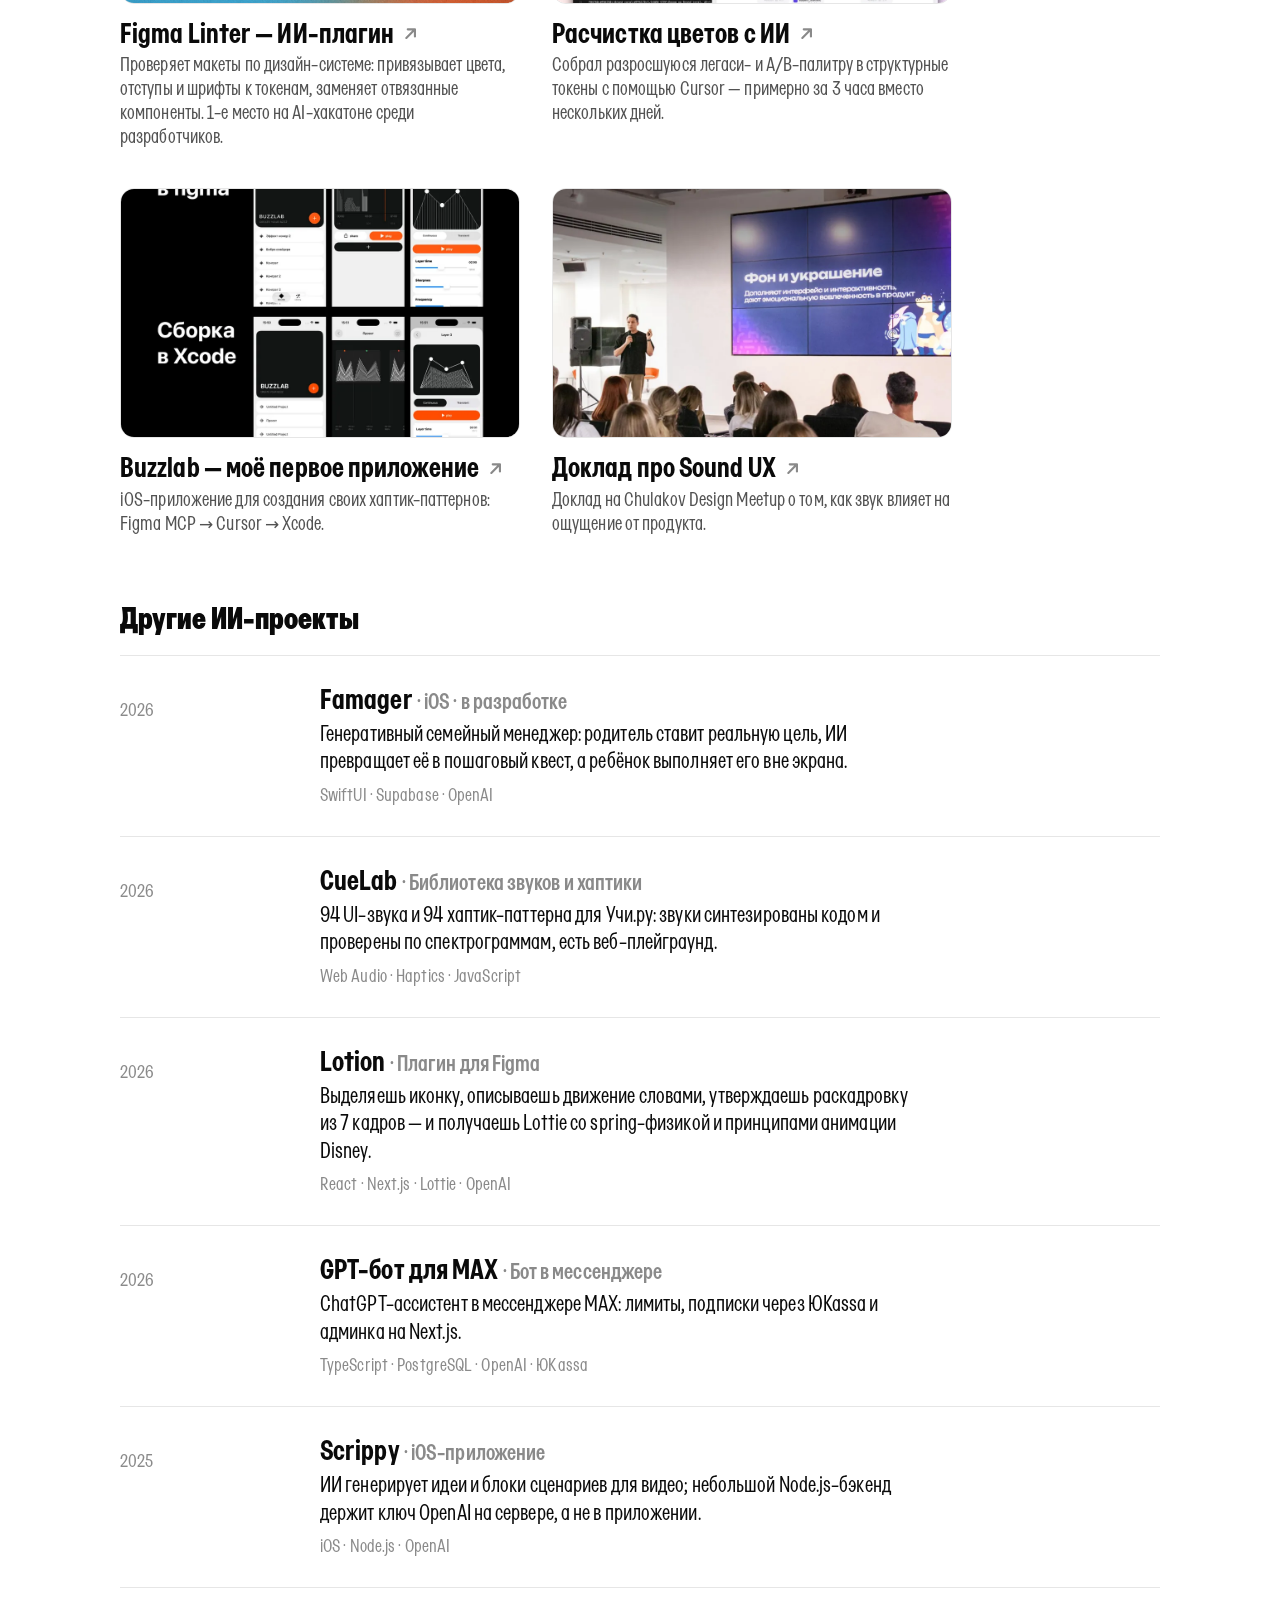
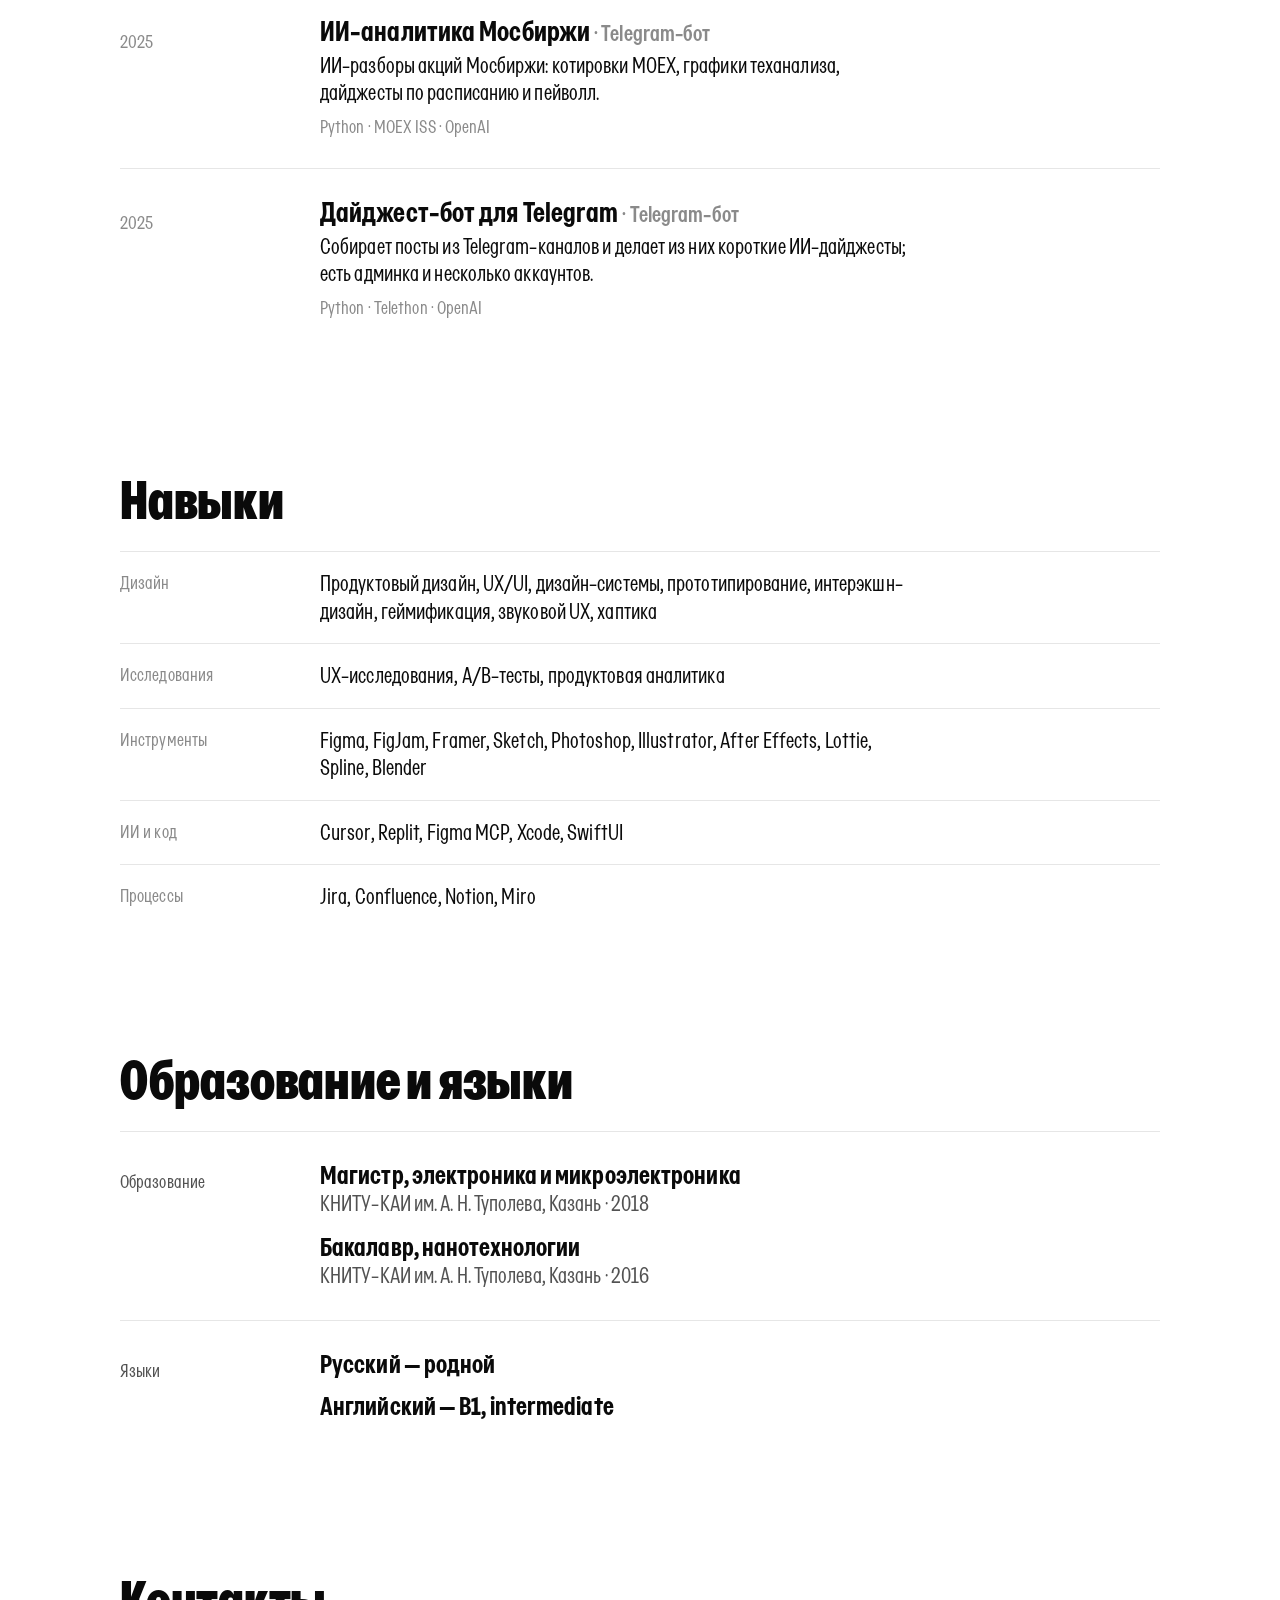
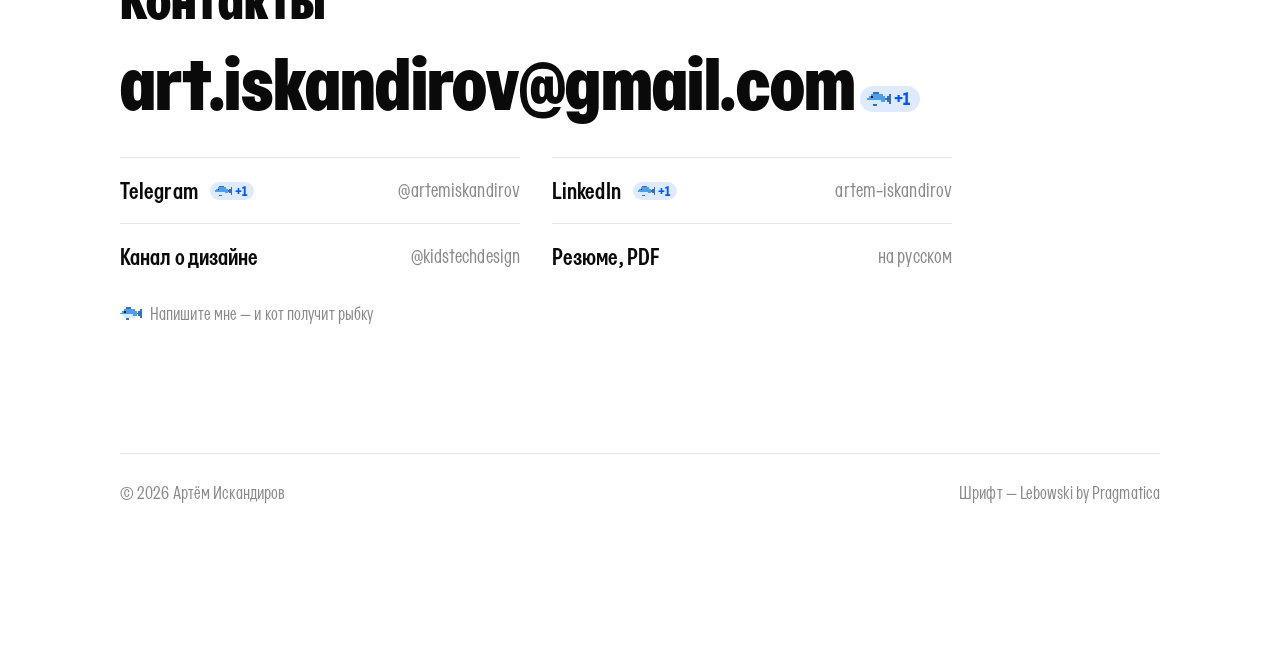
==== commit bee2f748: "KODO project, one-page CV, fish feeding, cat toys and walks - Projects: KODO card with real photos (" ====
--- a/ru/index.html
+++ b/ru/index.html
@@ -162,6 +162,7 @@
             <li>Перепроектировал путь покупки — он выиграл A/B-тест: <strong>ARPU +5%, конверсия +7%</strong>.</li>
             <li>Перенёс дизайн-систему в Replit в виде React-компонентов — вся команда дизайна теперь собирает прототипы там.</li>
             <li>Отвечаю за геймификацию и звуковой UX в продукте для миллионов детей.</li>
+            <li>Запустил социальные фичи для детей, которые подняли <strong>DAU продукта на 8%</strong>.</li>
           </ul>
           <p class="tags">EdTech · B2C · Mobile · Дизайн-системы</p>
           <div class="shots">
@@ -249,6 +250,18 @@
       </article>
 
       <div class="cards">
+        <a class="card card-wide kodo" href="https://www.linkedin.com/feed/update/urn:li:activity:7482740553244401665/" rel="noopener" target="_blank">
+          <div class="kodo-shots">
+            <div class="card-img"><img src="../assets/img/side/kodo-car.webp" width="960" height="767" loading="lazy" alt="KODO на приборной панели: глаза-пламя на высоких оборотах"></div>
+            <div class="card-img"><img src="../assets/img/side/kodo-proto.webp" width="640" height="763" loading="lazy" alt="Прототип KODO: ESP32, круглый дисплей и гироскоп на макетке, глаза-сердечки"></div>
+          </div>
+          <div>
+            <p class="feature-kicker">2026 · железный пет · навайбкодил с Claude</p>
+            <h3>KODO — осязаемый питомец для машины <svg class="ico" aria-hidden="true"><use href="#i-arrow"/></svg></h3>
+            <p>Карманный пет на ESP32, который проживает поездку: по OBD через Bluetooth читает скорость, обороты, газ и торможение и реагирует глазами, нарисованными кодом, — пламя при газе в пол, испуг при резком торможении. Реакции на гироскоп, виртуальная 3D-камера, 30–45 FPS — и ни одного файла-картинки: всё рисует код.</p>
+            <p class="tags">ESP32 · OBD-II · Bluetooth · гироскоп · процедурная анимация</p>
+          </div>
+        </a>
         <a class="card" href="https://www.linkedin.com/posts/artem-iskandirov-516735204_%D0%BD%D0%B5%D0%B9%D1%80%D0%BE%D0%BD%D0%BA%D0%B0-%D0%B2-%D1%80%D0%B0%D0%B1%D0%BE%D1%82%D0%B5-%D0%BD%D0%B0-%D1%80%D0%B0%D0%B1%D0%BE%D1%82%D0%B5-%D1%87%D0%B0%D1%81%D1%82%D1%8C-3-%D0%BD%D0%B0-activity-7465029981010763776-mabF" rel="noopener" target="_blank">
           <div class="card-img"><img src="../assets/img/side/figma-linter.webp" width="960" height="699" loading="lazy" alt="Интерфейс плагина Figma Linter"></div>
           <h3>Figma Linter — ИИ-плагин <svg class="ico" aria-hidden="true"><use href="#i-arrow"/></svg></h3>
@@ -260,9 +273,9 @@
           <p>Собрал разросшуюся легаси- и A/B-палитру в структурные токены с помощью Cursor — примерно за 3 часа вместо нескольких дней.</p>
         </a>
         <a class="card" href="https://www.linkedin.com/posts/artem-iskandirov-516735204_figma-mcp-cursor-%D0%B4%D0%BB%D1%8F-%D0%BF%D1%80%D0%B8%D0%BB%D0%BE%D0%B6%D0%B5%D0%BD%D0%B8%D0%B9-ios-%D0%B2%D1%80%D0%BE%D0%B4%D0%B5-activity-7398683450456678400-UAOh" rel="noopener" target="_blank">
-          <div class="card-img"><img src="../assets/img/side/custom-vibrations.webp" width="960" height="970" loading="lazy" alt="iOS-приложение Custom Vibrations: дизайн в Figma и сборка в Xcode"></div>
-          <h3>Custom Vibrations <svg class="ico" aria-hidden="true"><use href="#i-arrow"/></svg></h3>
-          <p>iOS-приложение для создания хаптик-паттернов: Figma MCP → Cursor → Xcode.</p>
+          <div class="card-img"><img src="../assets/img/side/custom-vibrations.webp" width="960" height="970" loading="lazy" alt="iOS-приложение Buzzlab: дизайн в Figma и сборка в Xcode"></div>
+          <h3>Buzzlab — моё первое приложение <svg class="ico" aria-hidden="true"><use href="#i-arrow"/></svg></h3>
+          <p>iOS-приложение для создания своих хаптик-паттернов: Figma MCP → Cursor → Xcode.</p>
         </a>
         <a class="card" href="https://chulakov.ru/event/chulakov-design-meetup-7-kazan" rel="noopener" target="_blank">
           <div class="card-img"><img src="../assets/img/side/sound-ux.webp" width="960" height="608" loading="lazy" alt="Артём выступает на Chulakov Design Meetup"></div>
--- a/assets/css/site.css
+++ b/assets/css/site.css
@@ -203,6 +203,16 @@
 .card h3 .ico { color: var(--fg-3); transition: transform 0.3s var(--ease-out), color 0.2s; }
 .card:hover h3 .ico { transform: translate(2px, -2px); color: var(--accent); }
 .card p { margin-top: 6px; font-size: 17px; line-height: 1.4; color: var(--fg-2); }
+
+/* KODO: wide card with two real photos — in the car and on the breadboard */
+.card-wide { grid-column: 1 / -1; }
+.kodo-shots { display: grid; grid-template-columns: 1.252fr 0.839fr; gap: 12px; }
+.kodo-shots .card-img:first-child { aspect-ratio: 960 / 767; }
+.kodo-shots .card-img:last-child { aspect-ratio: 640 / 763; }
+.card-wide .feature-kicker { margin-top: 18px; font-size: 16px; color: var(--fg-3); }
+.card-wide .tags { margin-top: 10px; font-size: 16px; color: var(--fg-3); }
+.card-wide h3 { margin-top: 4px; }
+.card-wide p:not(.feature-kicker):not(.tags) { max-width: 640px; }
 
 /* skills / education */
 .skills .row { padding: 18px 0; }
--- a/assets/css/cat.css
+++ b/assets/css/cat.css
@@ -1,4 +1,4 @@
-/* Pixel cat in the bottom-right corner (see assets/js/cat.js) */
+/* Corner cat (assets/js/cat.js, 3D view in cat3d.js), its toys and the fish badges on contact links */
 
 .cat {
   position: fixed;
@@ -26,6 +26,14 @@
   image-rendering: pixelated;
   pointer-events: none;
 }
+/* 3D voxel cat (cat3d.js); the sprite above is the fallback */
+.cat-canvas { display: none; width: 200px; height: 200px; pointer-events: none; }
+.cat.is-3d .cat-canvas { display: block; }
+.cat.is-3d .cat-sprite, .cat.is-3d .cat-shadow { display: none; }
+.cat.is-3d .cat-hit, .cat.is-3d .cat-hit:hover, .cat.is-3d .cat-hit.dragging { filter: none; animation: none !important; }
+.cat.is-3d { right: 4px; bottom: 0; }
+.cat.is-3d .cat-mood { left: 4px; bottom: 22px; }
+.cat.face-right .cat-sprite { transform: scaleX(-1); }
 .cat-shadow {
   position: absolute;
   left: 18%;
@@ -62,7 +70,7 @@
 @keyframes catPurr { 50% { transform: scale(1.015, 1.03); } }
 @keyframes catStartled { 20% { transform: translateY(-12px) scale(1.05, 0.92); } 50% { transform: translateY(-6px) scale(0.96, 1.08); } 80% { transform: translateY(-2px); } }
 
-/* mood ring + shrimp counter */
+/* mood ring + fish counter */
 .cat-mood {
   position: absolute;
   left: -54px;
@@ -88,7 +96,7 @@
 .cat-ring .ring-bg { fill: none; stroke: var(--line); stroke-width: 7; }
 .cat-ring .ring-fg { fill: none; stroke-width: 7; stroke-linecap: round; transition: stroke-dashoffset 0.6s var(--ease), stroke 0.6s; }
 .cat-count { display: flex; align-items: center; gap: 2px; font-size: 13px; font-weight: 600; line-height: 1; font-variant-numeric: tabular-nums; }
-.cat-count img { width: 15px; height: 15px; display: block; }
+.cat-count svg { width: 19px; height: 11px; display: block; }
 
 /* overfed: spinning stars */
 .cat-stars { position: absolute; top: 0; left: 50%; margin-left: -34px; width: 68px; height: 68px; pointer-events: none; z-index: 8; opacity: 0; transition: opacity 0.3s; }
@@ -132,8 +140,6 @@
   50% { opacity: 1; transform: translateY(-2px); }
   100% { opacity: 0; transform: translateY(-14px) scale(0.9); }
 }
-.cat-shrimp-pop { font-size: 22px; transform: translateY(6px) scale(0.6); transition: opacity 0.3s, transform 1.1s var(--ease-out); }
-.cat-shrimp-pop.show { opacity: 1; transform: translateY(-34px) scale(1.1) rotate(-12deg); }
 .cat-bubble {
   padding: 5px 11px;
   border: 1px solid var(--line);
@@ -146,6 +152,7 @@
   white-space: nowrap;
   box-shadow: 0 4px 12px rgba(0, 0, 0, 0.08);
 }
+.cat-bubble svg { display: inline-block; width: 1.5em; height: 0.875em; vertical-align: -0.08em; }
 .cat-bubble.show { animation: catBubble 2.4s var(--ease-out) forwards; }
 @keyframes catBubble {
   0% { opacity: 0; transform: translateY(4px) scale(0.7); }
@@ -220,14 +227,76 @@
 }
 .cat-invite-btn:hover { transform: translateY(-2px); }
 .cat-badge { display: inline-flex; align-items: center; gap: 2px; padding: 1px 6px 1px 3px; border-radius: 999px; background: rgba(255, 255, 255, 0.18); font-size: 12px; }
-.cat-badge img { width: 13px; height: 13px; display: block; }
+.cat-badge svg { width: 17px; height: 10px; display: block; }
+
+/* fish thrown from a contact link into the cat's mouth */
+.cat-fish-fly { position: fixed; left: 0; top: 0; z-index: 46; width: 32px; height: 19px; pointer-events: none; }
+.cat-fish-fly svg { width: 100%; height: 100%; display: block; filter: drop-shadow(0 3px 4px rgba(0, 0, 0, 0.25)); }
+
+/* "+1 fish" badges on the links that feed the cat, and the legend */
+.fish-tag {
+  display: inline-flex; align-items: center; gap: 3px; flex: none;
+  padding: 3px 7px 3px 5px; border-radius: 999px;
+  background: color-mix(in srgb, currentColor 12%, transparent);
+  color: var(--accent);
+  font-size: 12px; font-weight: 700; line-height: 1; letter-spacing: 0; vertical-align: middle;
+}
+.fish-tag::after { content: '+1'; }
+.fish-tag svg { width: 17px; height: 10px; display: block; }
+.btn-primary .fish-tag { color: inherit; background: color-mix(in srgb, currentColor 18%, transparent); }
+.links a .fish-tag { margin-right: auto; color: var(--accent); font-size: 12px; font-weight: 700; }
+.contact-mail .fish-tag { margin-left: 0.25em; padding: 5px 10px 5px 7px; font-size: 16px; vertical-align: 0.3em; }
+.contact-mail .fish-tag svg { width: 24px; height: 14px; }
+.fish-note { display: flex; align-items: center; gap: 8px; margin-top: 14px; font-size: 15px; color: var(--fg-3); }
+.fish-note svg { width: 22px; height: 13px; flex: none; }
+
+/* toys: ball and laser pointer */
+.cat-toys { position: absolute; left: -124px; bottom: 20px; z-index: 3; display: flex; gap: 6px; }
+.cat.is-3d .cat-toys { left: -66px; bottom: 24px; }
+.cat-toy {
+  display: grid; place-items: center; width: 30px; height: 30px; padding: 0;
+  border: 1px solid var(--line); border-radius: 50%; background: var(--surface);
+  cursor: pointer; box-shadow: 0 4px 14px rgba(0, 0, 0, 0.08);
+  transition: transform 0.35s var(--ease-bounce), border-color 0.2s;
+}
+.cat-toy:hover { transform: translateY(-2px) scale(1.06); }
+.cat-toy[aria-pressed='true'] { border-color: var(--accent); box-shadow: 0 0 0 2px color-mix(in srgb, var(--accent) 28%, transparent); }
+.cat-ball-ico, .cat-ball i {
+  display: block; border-radius: 50%;
+  background: linear-gradient(90deg, transparent 40%, #fff 40% 60%, transparent 60%), #ff4d5e;
+}
+.cat-ball-ico { width: 15px; height: 15px; box-shadow: inset -2px -2px 3px rgba(0, 0, 0, 0.25); }
+.cat-laser-ico { width: 9px; height: 9px; border-radius: 50%; background: #ff2b2b; box-shadow: 0 0 6px 2px rgba(255, 40, 40, 0.55); }
+.cat-ball { position: fixed; left: 0; top: 0; z-index: 31; cursor: grab; touch-action: none; transform-origin: 50% 100%; transition: opacity 0.4s; }
+.cat-ball i { position: absolute; inset: 0; }
+/* fixed light and shading on top of the rolling stripe make it read as a sphere */
+.cat-ball::after {
+  content: ''; position: absolute; inset: 0; border-radius: 50%; pointer-events: none;
+  background: radial-gradient(circle at 34% 30%, rgba(255, 255, 255, 0.8) 0 10%, transparent 30%), radial-gradient(circle, transparent 52%, rgba(0, 0, 0, 0.3) 100%);
+}
+.cat-ball.held { cursor: grabbing; }
+.cat-ball-shadow { position: fixed; left: 0; top: 0; z-index: 29; height: 7px; border-radius: 50%; background: var(--shadow-cat); filter: blur(2px); pointer-events: none; transition: opacity 0.4s; }
+.cat-ball.out, .cat-ball-shadow.out { opacity: 0 !important; }
+.cat-laser {
+  position: fixed; left: 0; top: 0; z-index: 60; width: 12px; height: 12px; margin: -6px 0 0 -6px; border-radius: 50%;
+  background: radial-gradient(circle, #fff 0 16%, #ff2020 42%, rgba(255, 0, 0, 0) 72%);
+  box-shadow: 0 0 14px 5px rgba(255, 30, 30, 0.45);
+  pointer-events: none;
+}
+html.cat-laser-on, html.cat-laser-on * { cursor: none !important; }
 
 @media (max-width: 699px) {
+  .cat-canvas { width: 136px; height: 136px; }
   .cat { right: 8px; bottom: 6px; }
+  .cat.is-3d { right: 0; bottom: 0; }
+  .cat.is-3d .cat-mood { left: -18px; bottom: 12px; }
+  .cat.is-3d .cat-toys { left: -80px; bottom: 12px; }
+  .cat-toys { left: -104px; bottom: 6px; }
+  .cat-toy { width: 28px; height: 28px; }
   .cat-mood { left: -40px; bottom: 6px; padding: 2px 7px 2px 2px; }
   .cat-ring { width: 22px; height: 22px; }
   .cat-count { font-size: 12px; }
 }
 @media print {
-  .cat, .cat-invite, .cat-paw { display: none !important; }
-}
+  .cat, .cat-invite, .cat-paw, .cat-ball, .cat-ball-shadow, .cat-laser, .cat-fish-fly, .fish-tag, .fish-note { display: none !important; }
+}
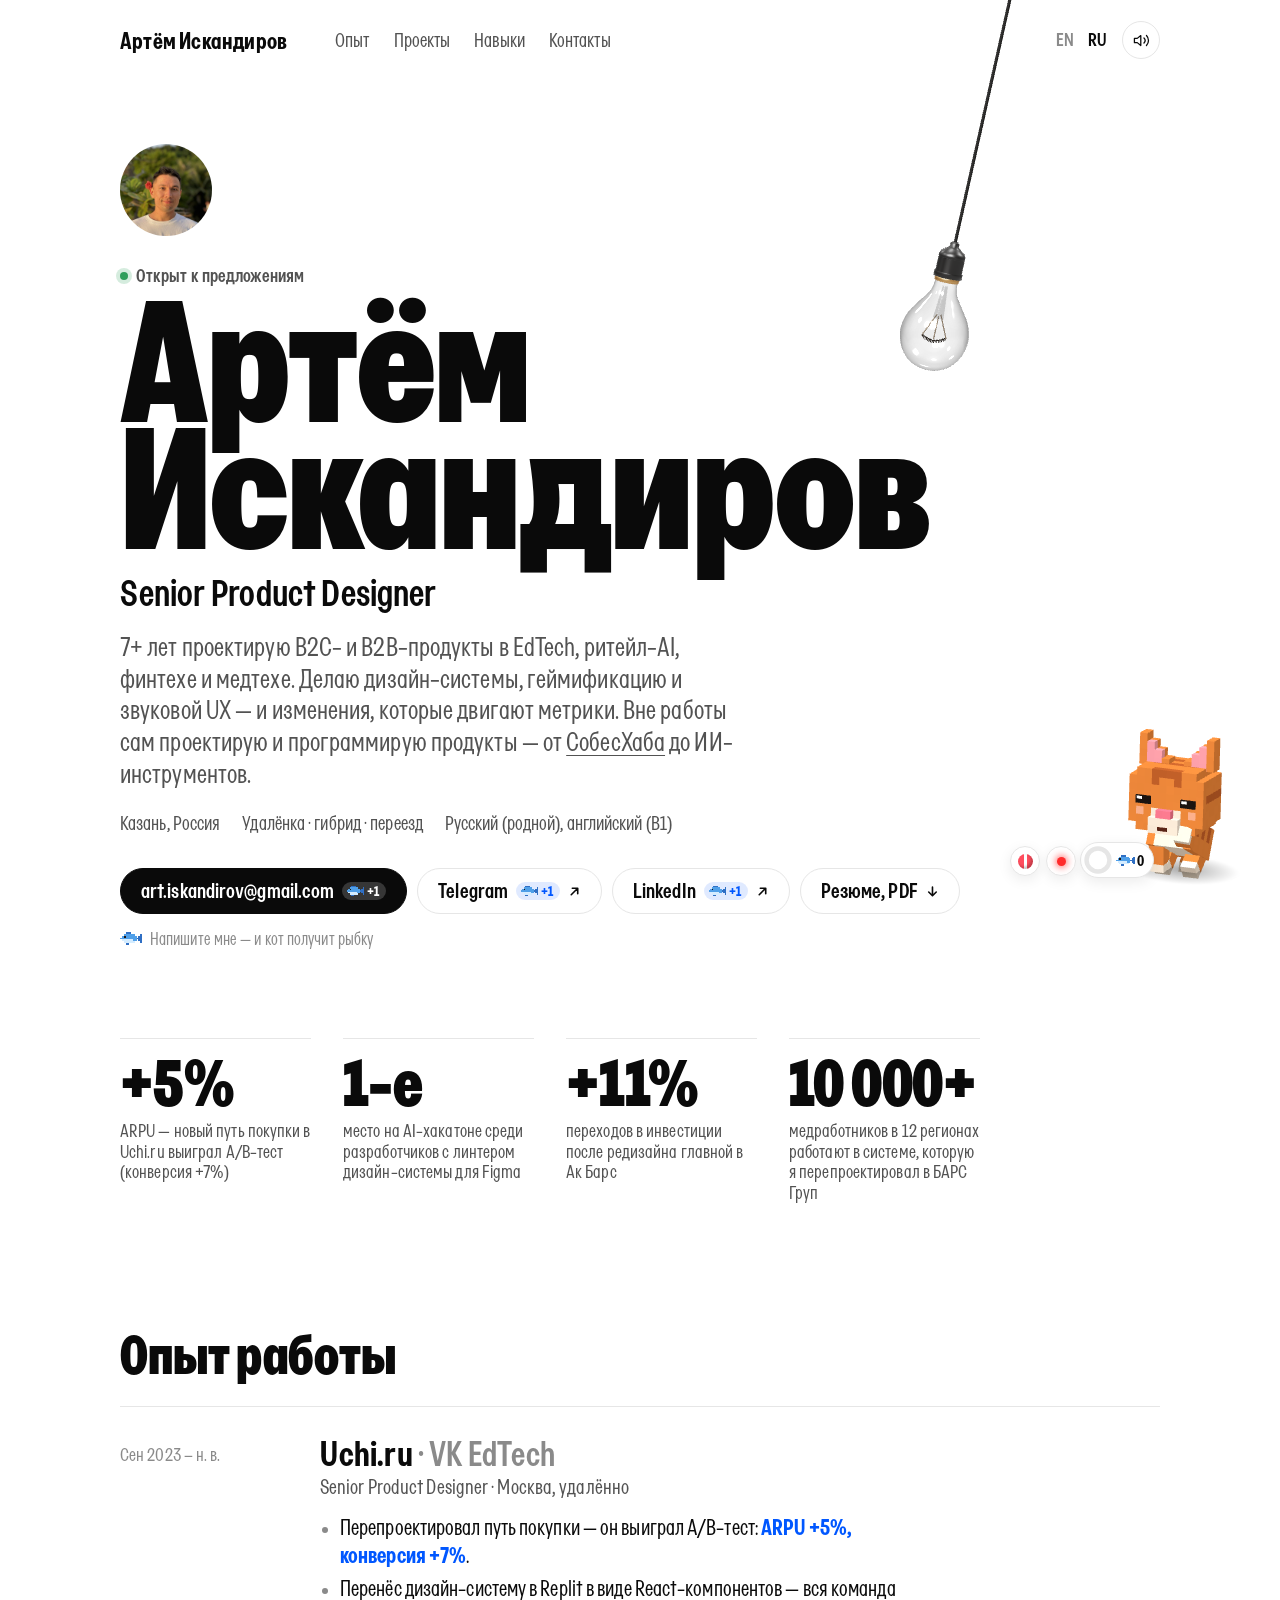
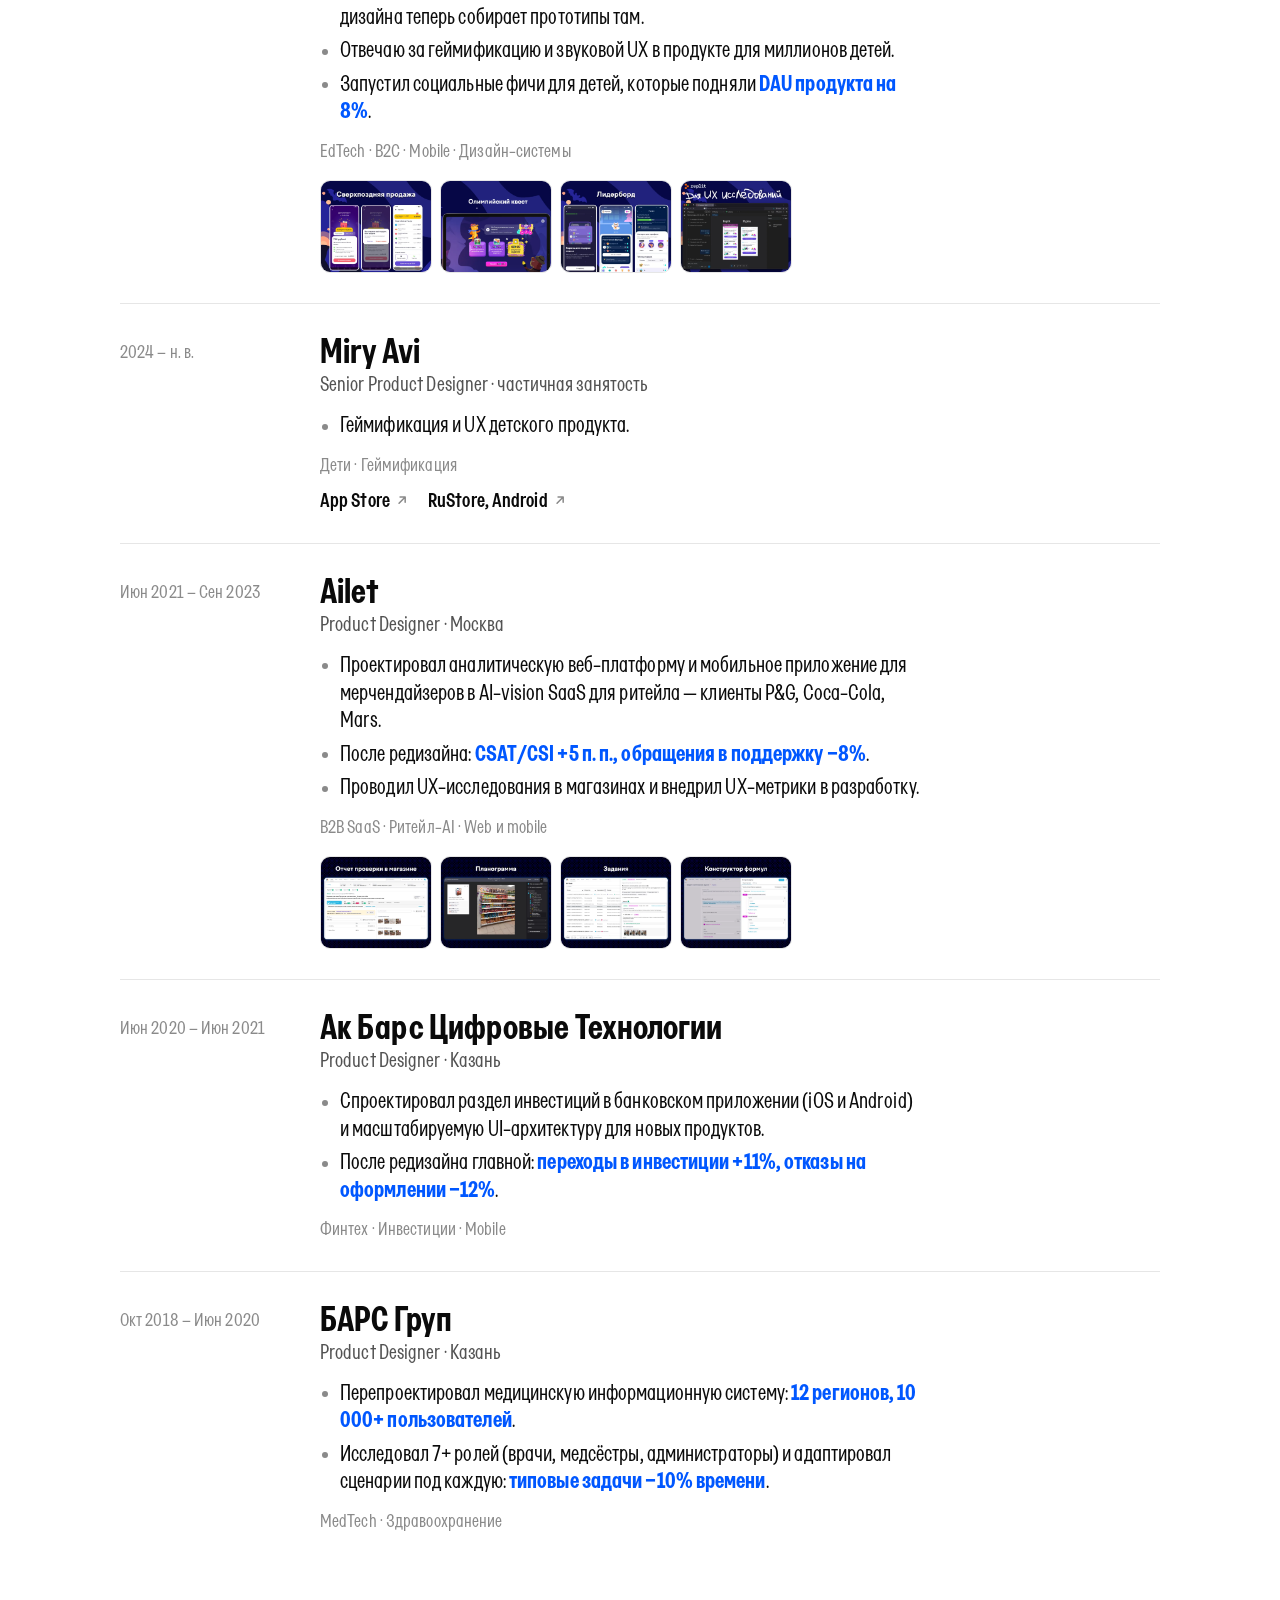
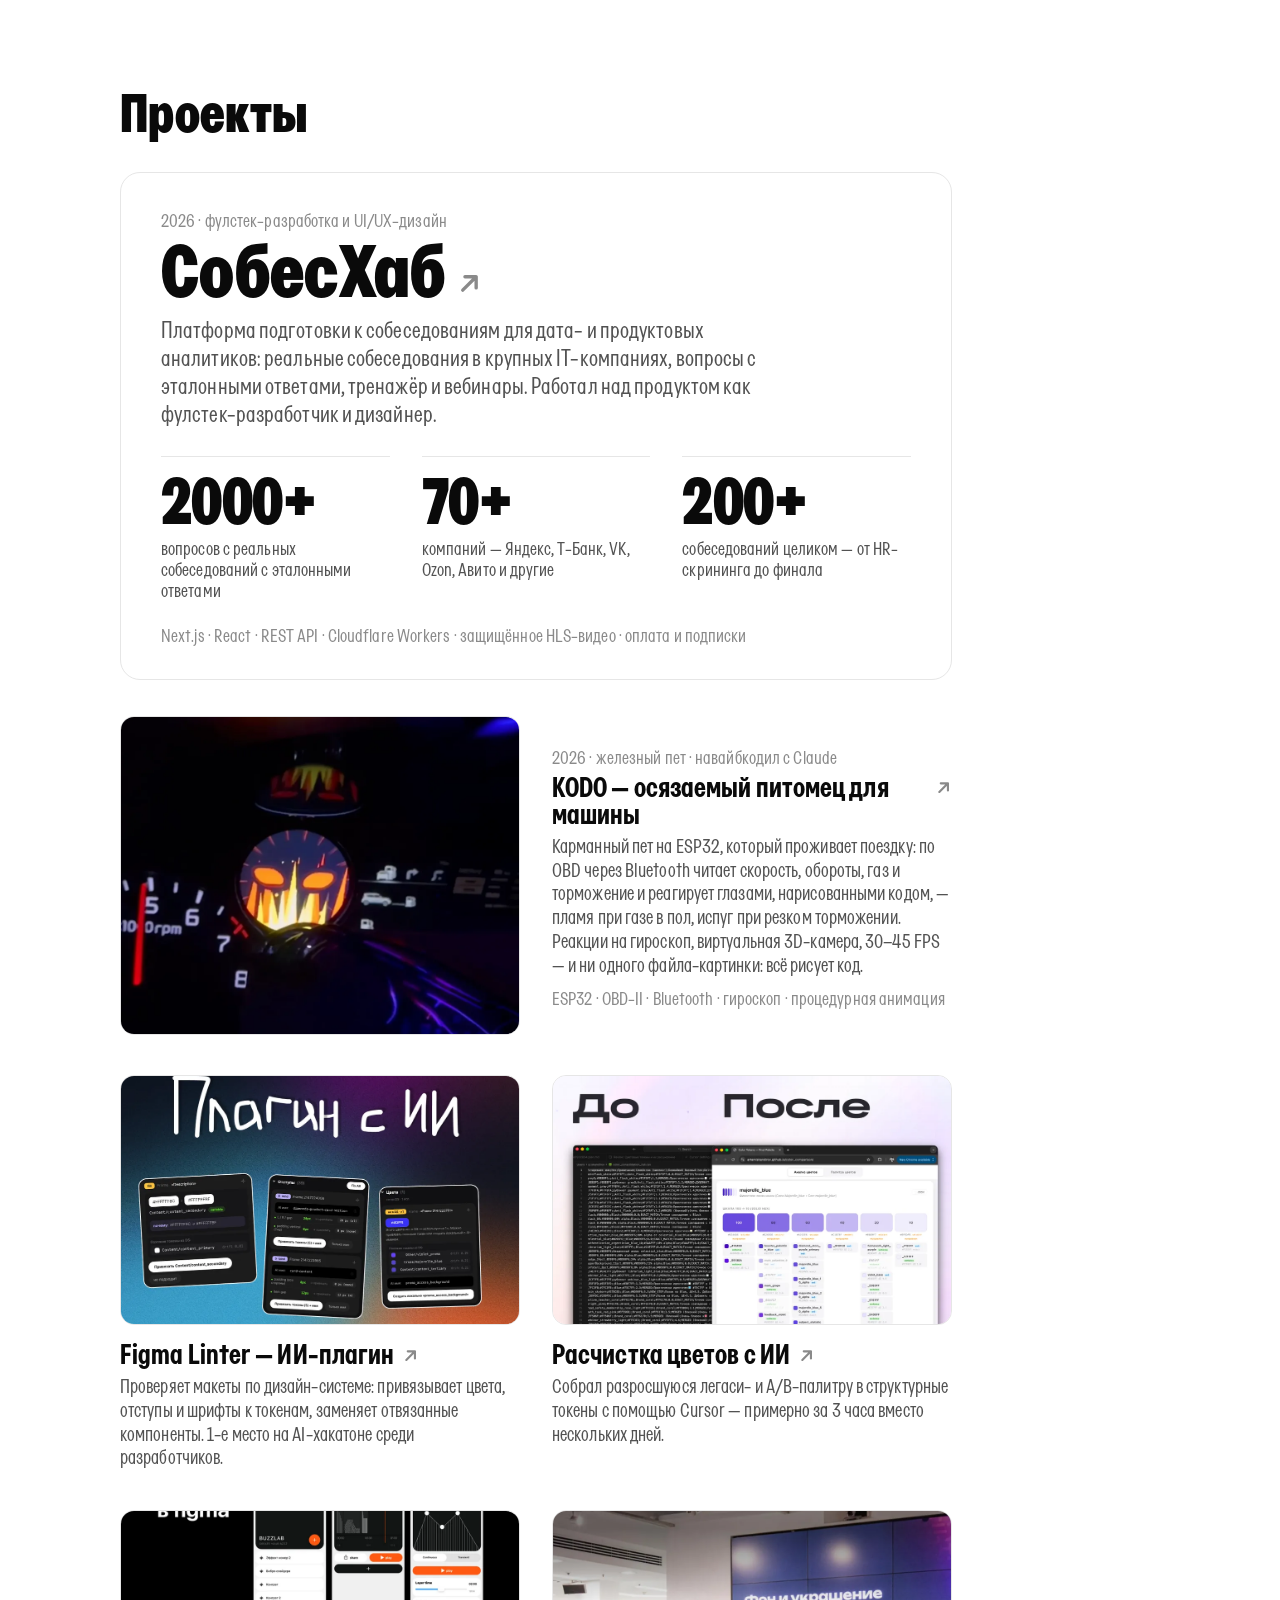
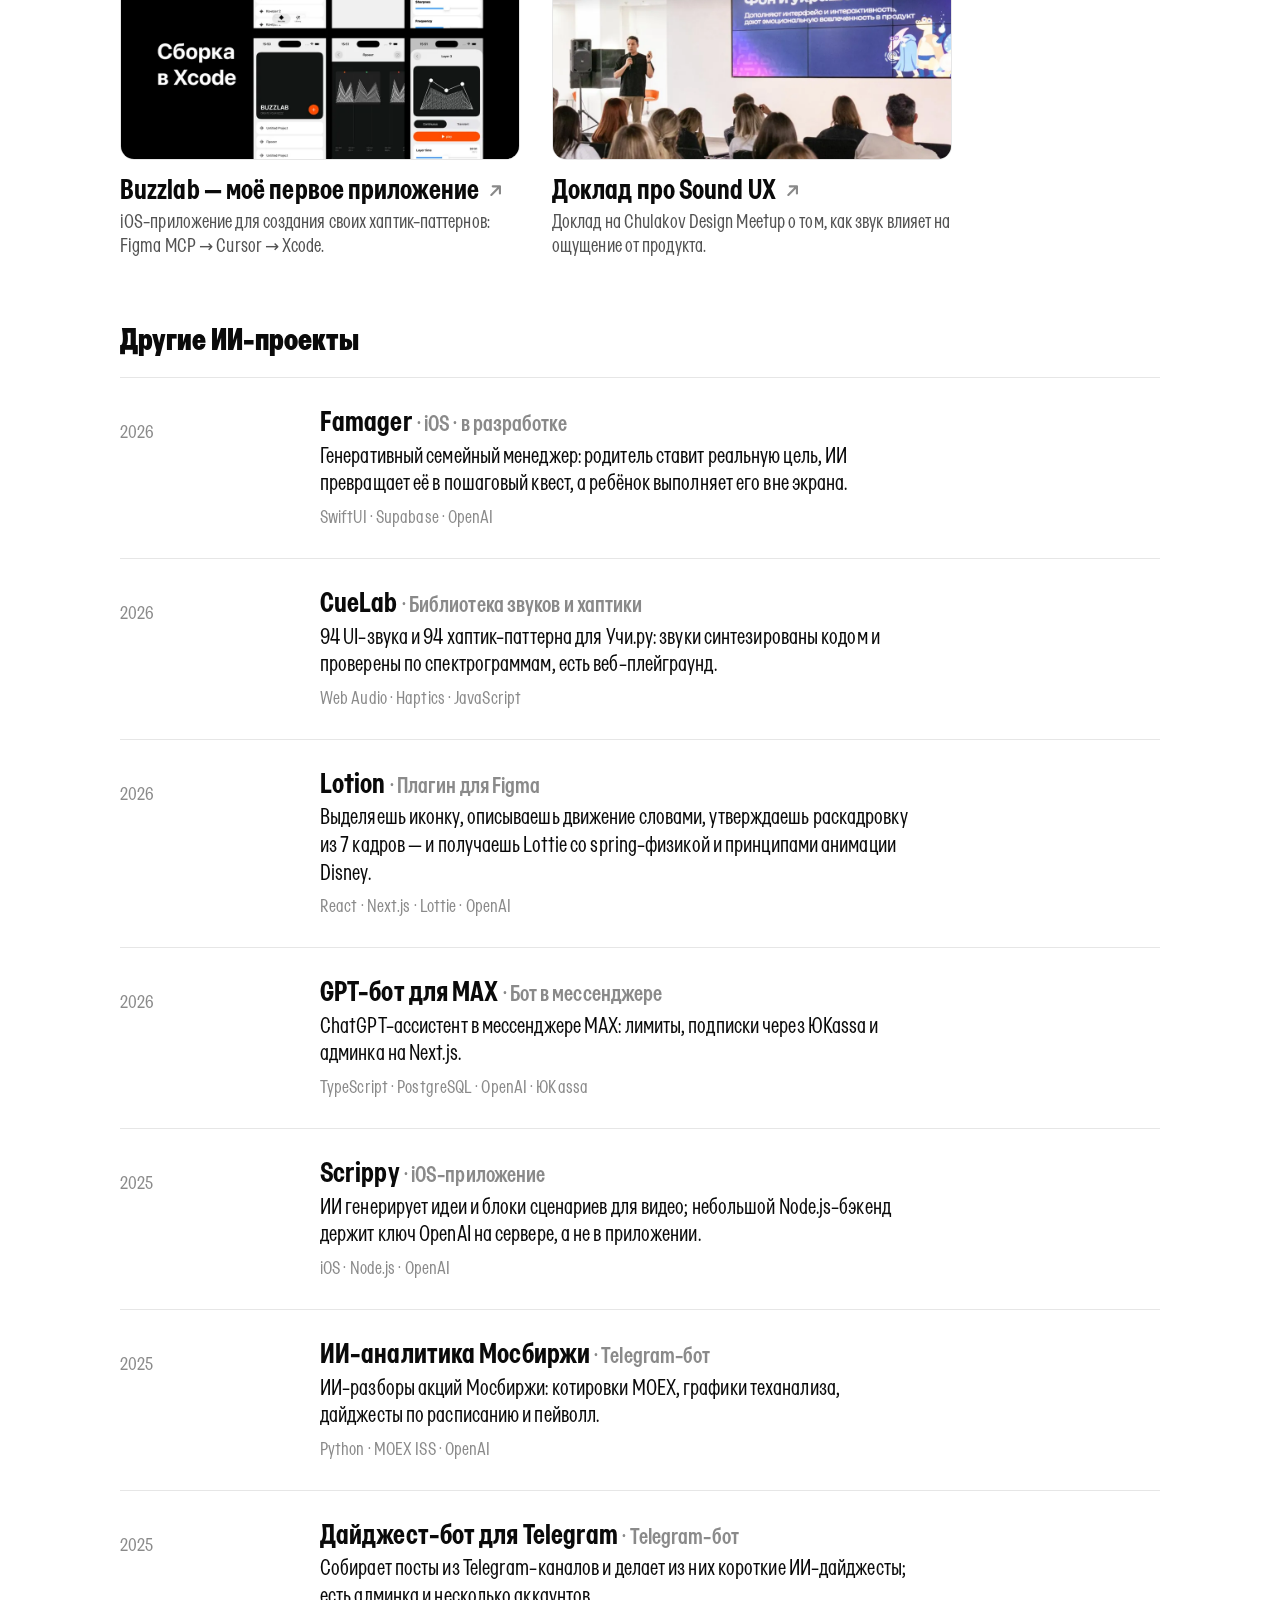
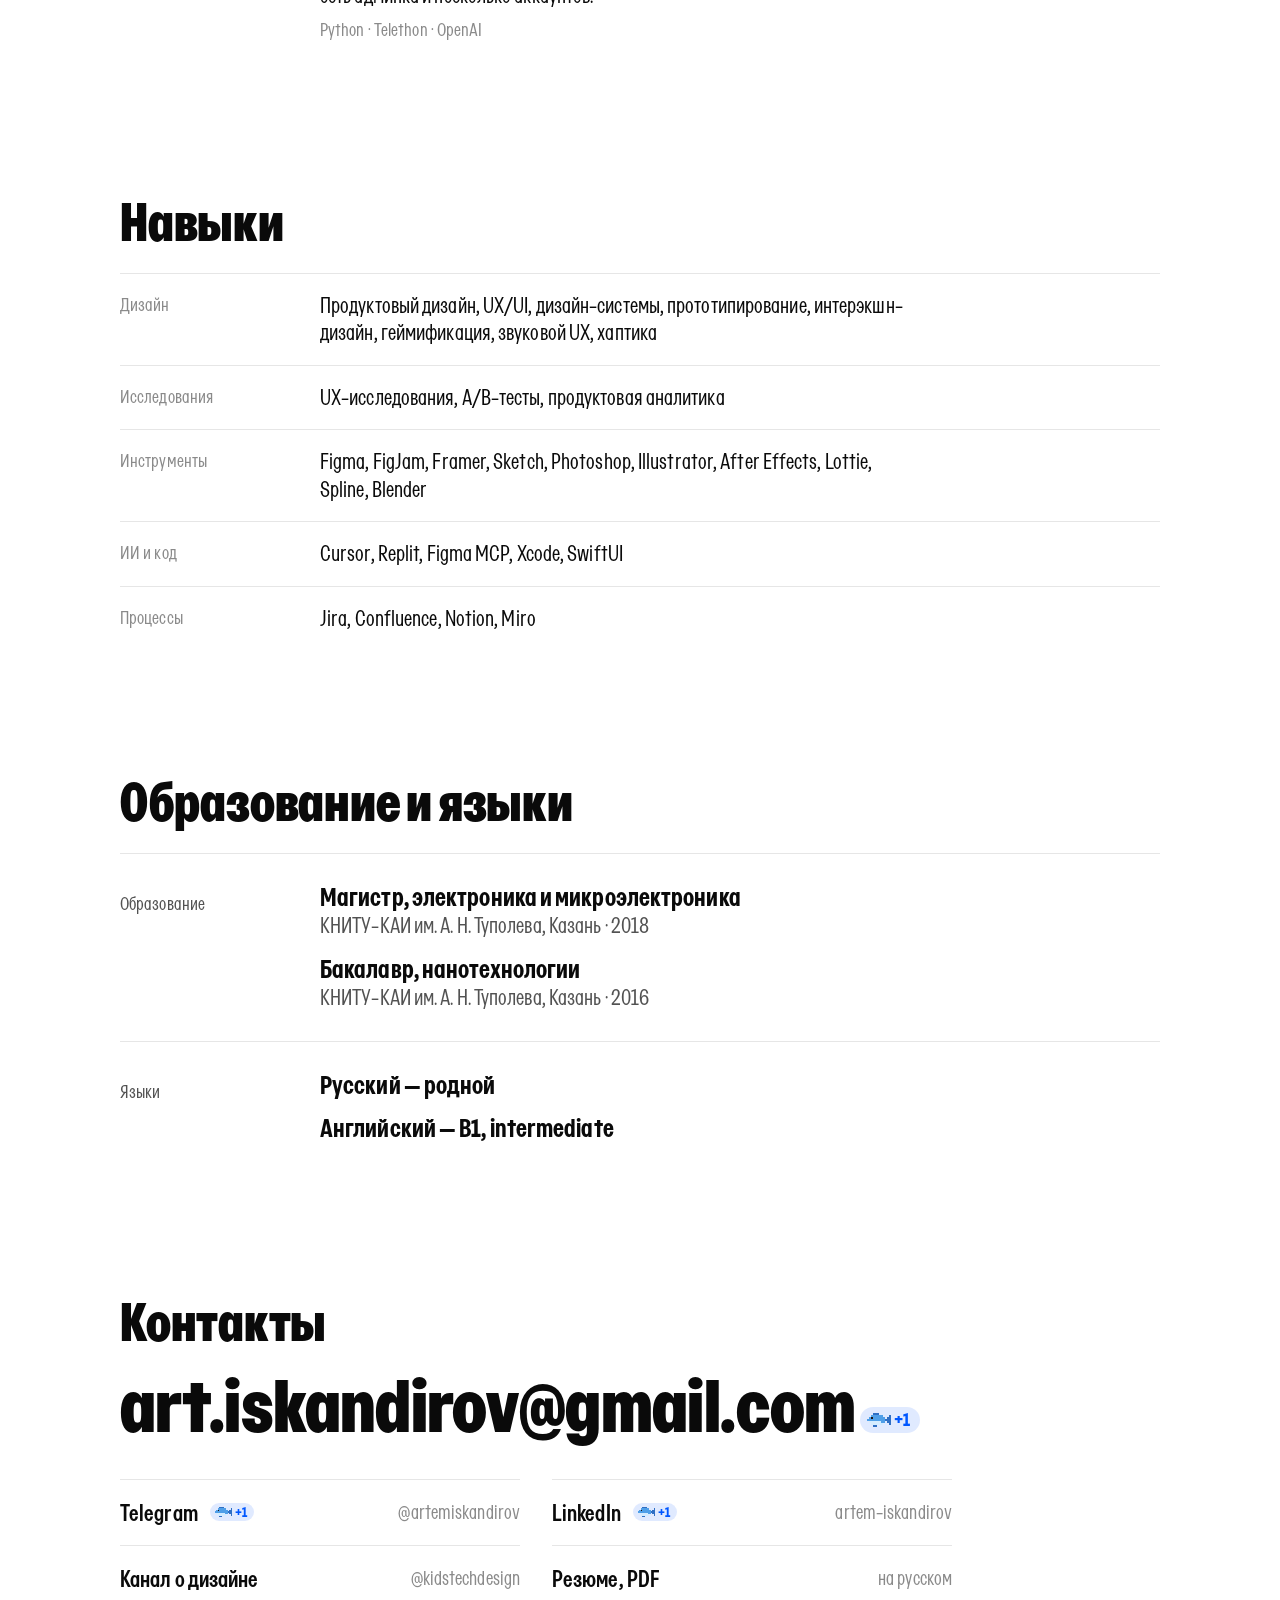
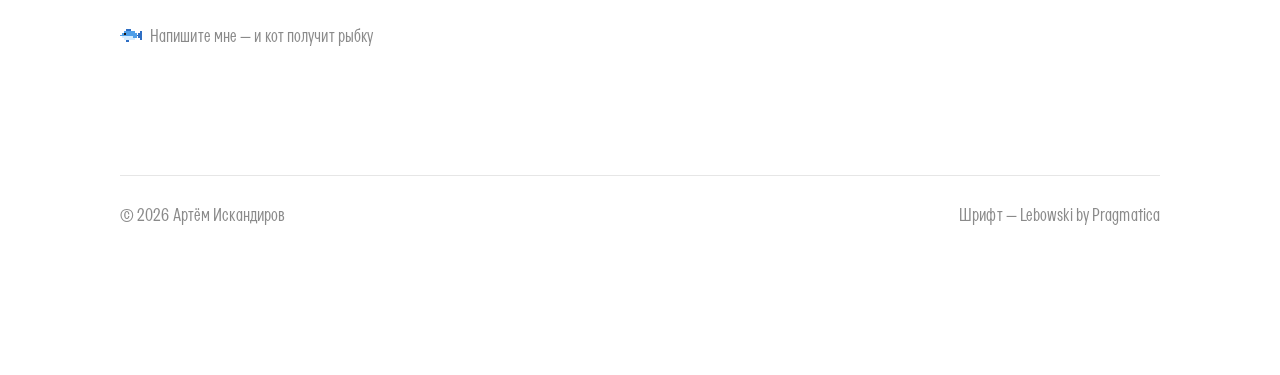
==== commit 4567789b: "KODO: keep one photo; make the cat more playful - KODO card shows only the car photo again, in the p" ====
--- a/ru/index.html
+++ b/ru/index.html
@@ -251,10 +251,7 @@
 
       <div class="cards">
         <a class="card card-wide kodo" href="https://www.linkedin.com/feed/update/urn:li:activity:7482740553244401665/" rel="noopener" target="_blank">
-          <div class="kodo-shots">
-            <div class="card-img"><img src="../assets/img/side/kodo-car.webp" width="960" height="767" loading="lazy" alt="KODO на приборной панели: глаза-пламя на высоких оборотах"></div>
-            <div class="card-img"><img src="../assets/img/side/kodo-proto.webp" width="640" height="763" loading="lazy" alt="Прототип KODO: ESP32, круглый дисплей и гироскоп на макетке, глаза-сердечки"></div>
-          </div>
+          <div class="card-img"><img src="../assets/img/side/kodo-car.webp" width="960" height="767" loading="lazy" alt="KODO на приборной панели: глаза-пламя на высоких оборотах"></div>
           <div>
             <p class="feature-kicker">2026 · железный пет · навайбкодил с Claude</p>
             <h3>KODO — осязаемый питомец для машины <svg class="ico" aria-hidden="true"><use href="#i-arrow"/></svg></h3>
--- a/assets/css/site.css
+++ b/assets/css/site.css
@@ -204,15 +204,12 @@
 .card:hover h3 .ico { transform: translate(2px, -2px); color: var(--accent); }
 .card p { margin-top: 6px; font-size: 17px; line-height: 1.4; color: var(--fg-2); }
 
-/* KODO: wide card with two real photos — in the car and on the breadboard */
-.card-wide { grid-column: 1 / -1; }
-.kodo-shots { display: grid; grid-template-columns: 1.252fr 0.839fr; gap: 12px; }
-.kodo-shots .card-img:first-child { aspect-ratio: 960 / 767; }
-.kodo-shots .card-img:last-child { aspect-ratio: 640 / 763; }
-.card-wide .feature-kicker { margin-top: 18px; font-size: 16px; color: var(--fg-3); }
+/* KODO: wide card, photo on the left and text on the right */
+.card-wide { grid-column: 1 / -1; display: grid; grid-template-columns: minmax(0, 1fr) minmax(0, 1fr); gap: 32px; align-items: center; }
+.card-wide .card-img { aspect-ratio: 960 / 767; }
+.card-wide h3 { margin-top: 4px; }
+.card-wide .feature-kicker { font-size: 16px; color: var(--fg-3); }
 .card-wide .tags { margin-top: 10px; font-size: 16px; color: var(--fg-3); }
-.card-wide h3 { margin-top: 4px; }
-.card-wide p:not(.feature-kicker):not(.tags) { max-width: 640px; }
 
 /* skills / education */
 .skills .row { padding: 18px 0; }
@@ -335,6 +332,7 @@
   .shots { gap: 6px; }
   .shot { flex: 1 1 0; }
   .cards { grid-template-columns: minmax(0, 1fr); gap: 32px; }
+  .card-wide { grid-template-columns: minmax(0, 1fr); gap: 16px; }
   .feature { padding: 24px 20px; border-radius: 16px; }
   .feature-lead { font-size: 17px; }
   .feature .feature-stats { grid-template-columns: minmax(0, 1fr); gap: 16px; }
